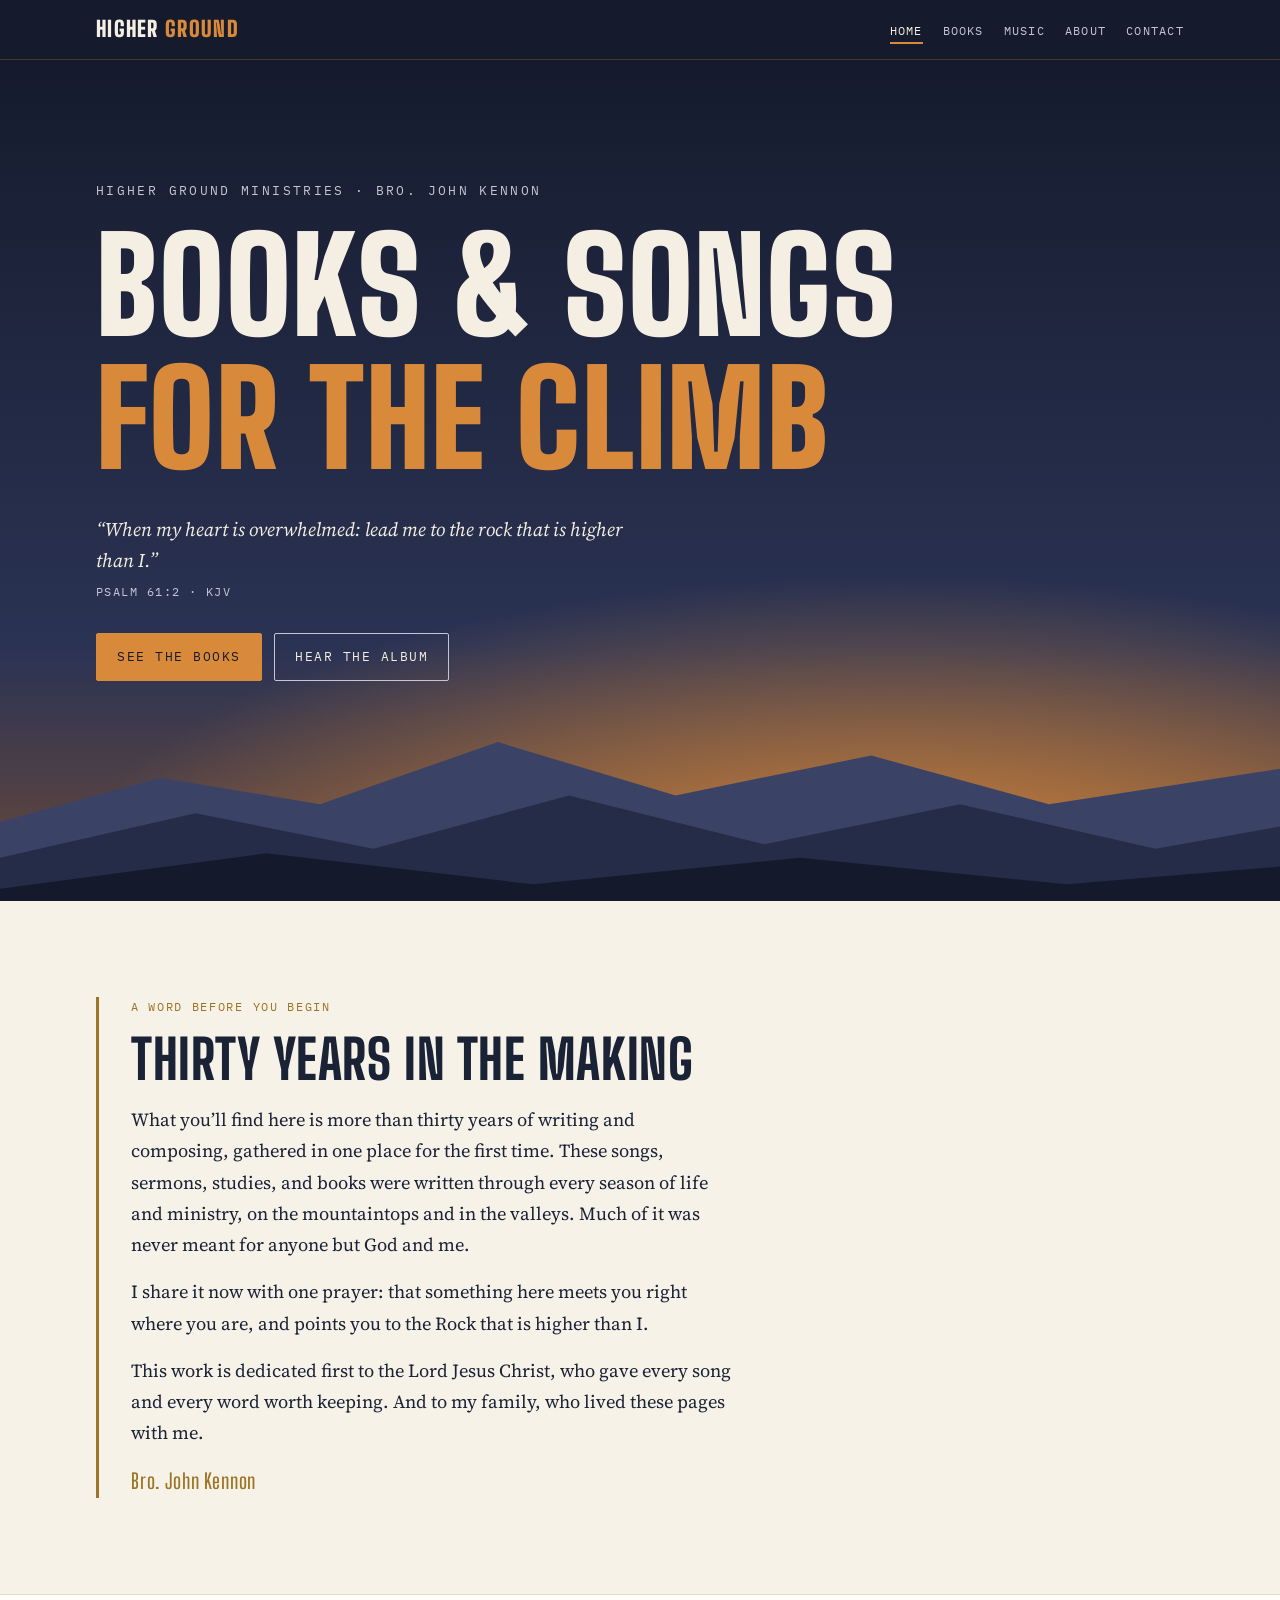
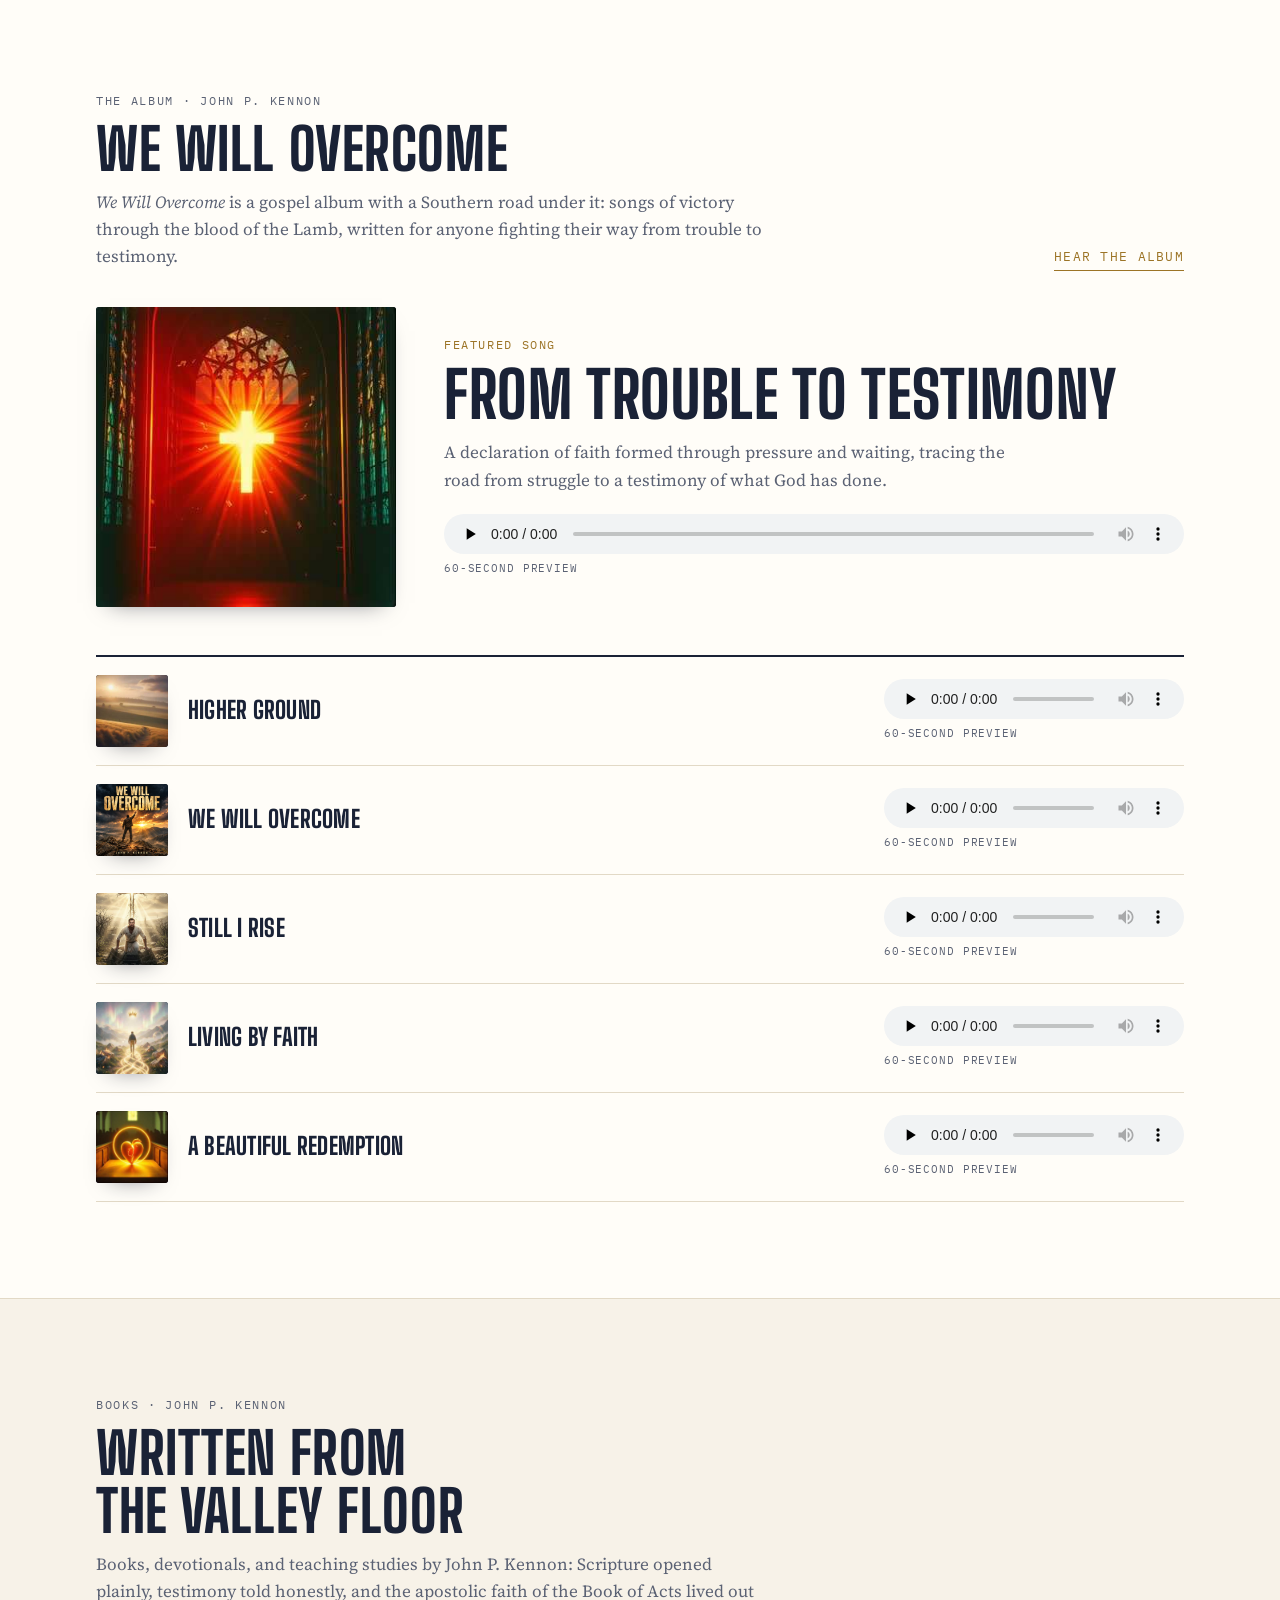
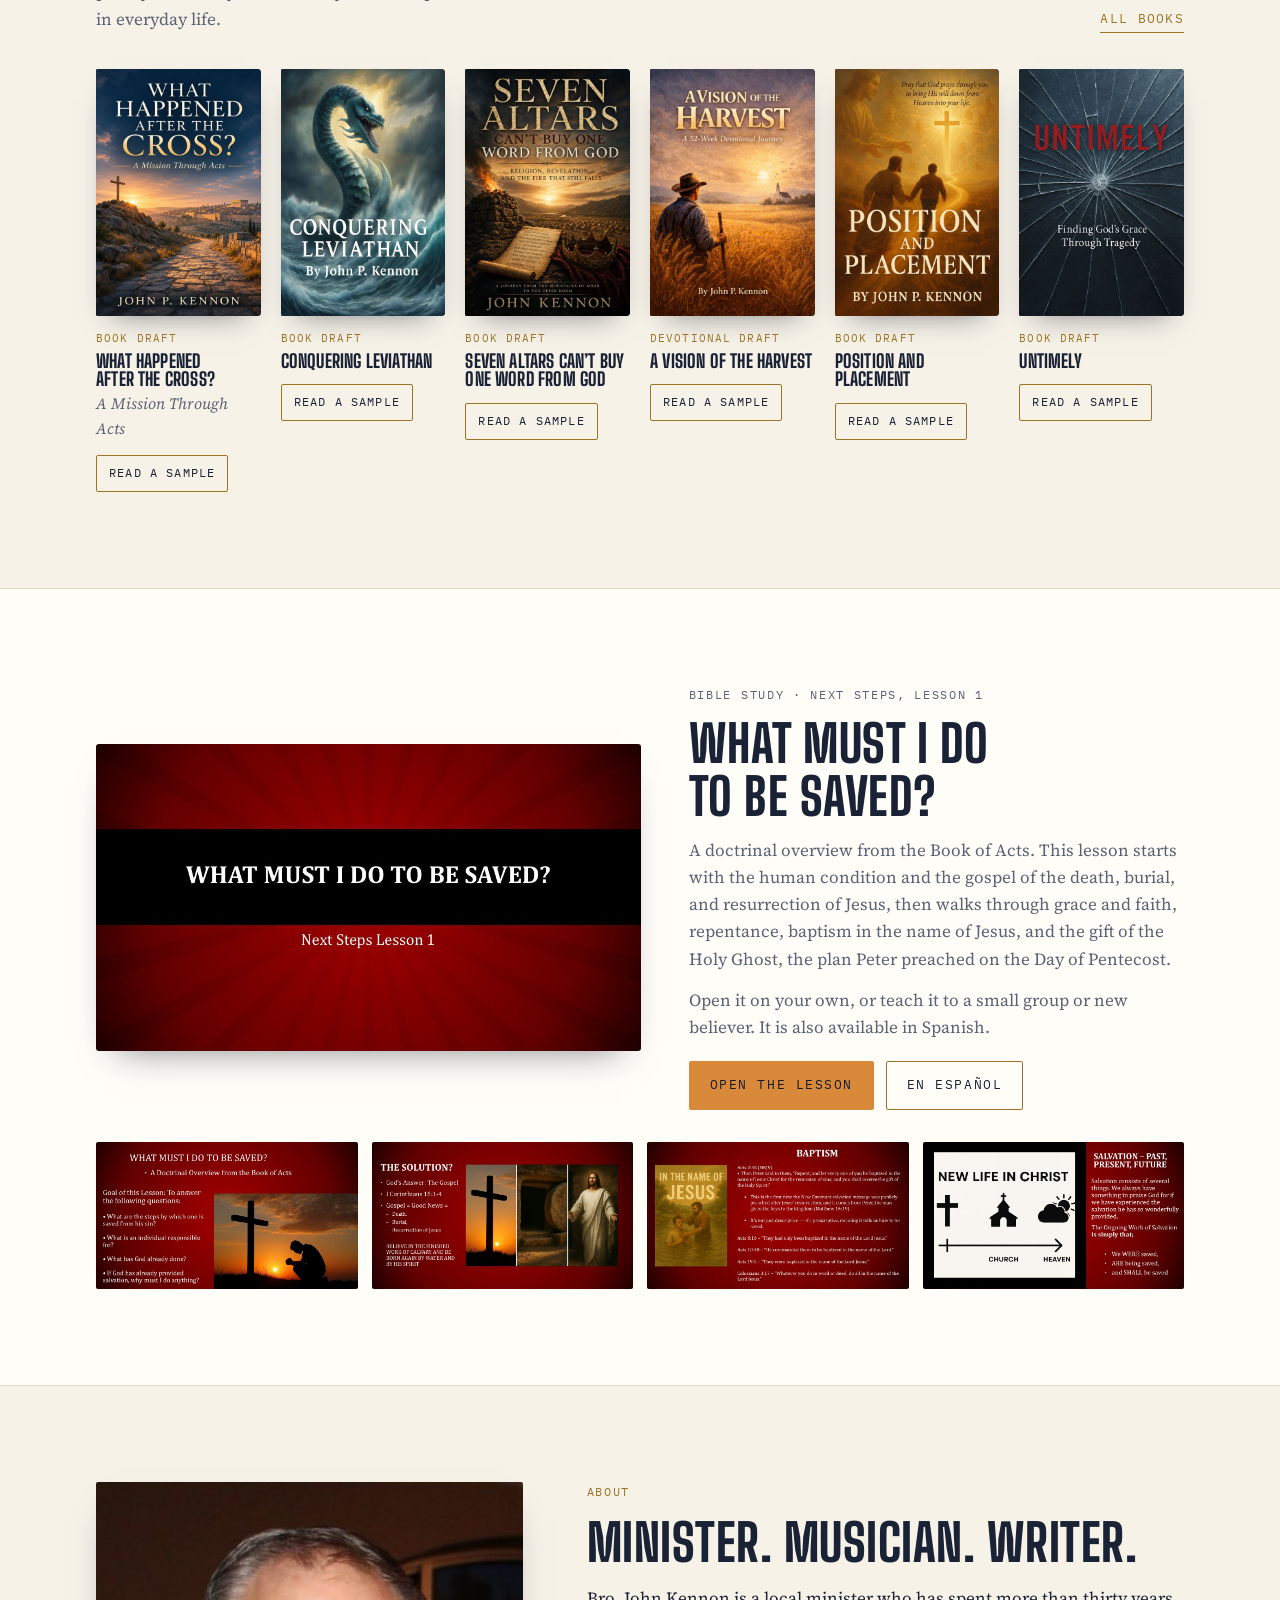
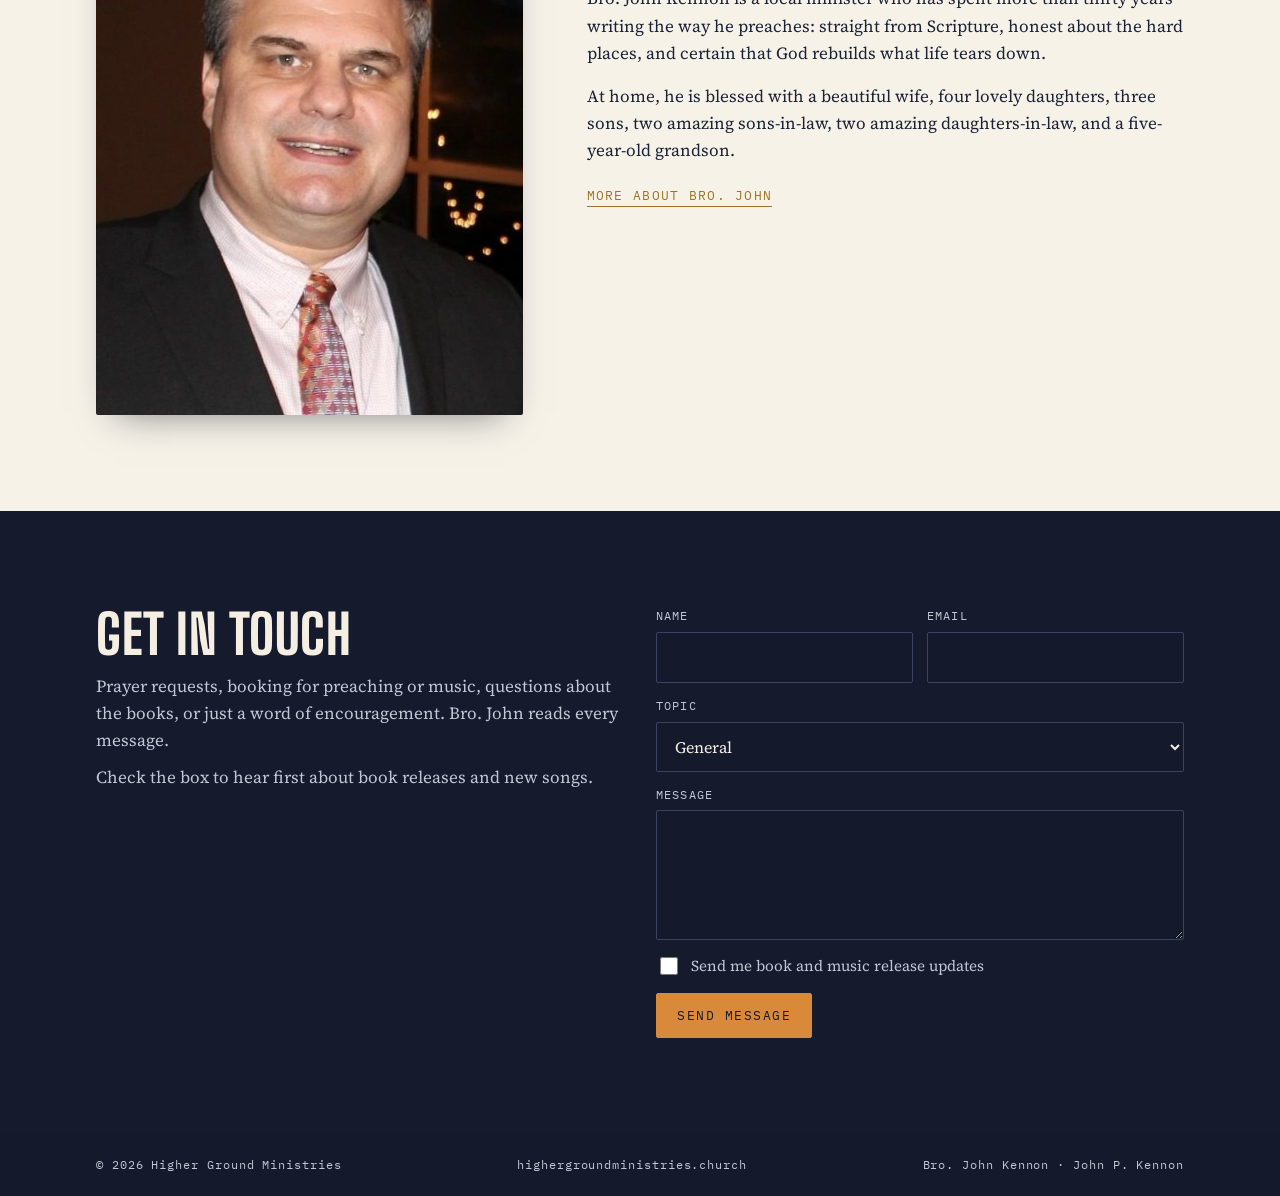
==== index.html @ 8af1c330 "Home page: Next Steps Bible study (English and Spanish) Co-Authored-By: Claude Opus 5.5 <noreply@ant" ====
<!doctype html>
<html lang="en">
<head>
<meta charset="utf-8">
<meta name="viewport" content="width=device-width, initial-scale=1">
<title>Higher Ground Ministries</title>
<meta name="description" content="Books and original gospel music from Bro. John Kennon and Higher Ground Ministries.">
<meta property="og:title" content="Higher Ground Ministries">
<meta property="og:description" content="Books and original gospel music from Bro. John Kennon and Higher Ground Ministries.">
<meta property="og:url" content="https://highergroundministries.church/">
<link rel="canonical" href="https://highergroundministries.church/">
<link rel="preconnect" href="https://fonts.googleapis.com">
<link rel="preconnect" href="https://fonts.gstatic.com" crossorigin>
<link rel="stylesheet" href="https://fonts.googleapis.com/css2?family=Big+Shoulders+Display:wght@600;800;900&family=Source+Serif+4:ital,opsz,wght@0,8..60,400;0,8..60,600;1,8..60,400&family=IBM+Plex+Mono:wght@400;500&display=swap">
<link rel="stylesheet" href="assets/site.css">
</head>
<body>
<a class="skip" href="#main">Skip to content</a>
<nav class="nav" aria-label="Main">
  <div class="wrap">
    <a class="mark" href="index.html">Higher <span>Ground</span></a>
    <ul>
      <li><a href="index.html" aria-current="page">Home</a></li>
      <li><a href="books.html">Books</a></li>
      <li><a href="music.html">Music</a></li>
      <li><a href="about.html">About</a></li>
      <li><a href="index.html#contact">Contact</a></li>
    </ul>
  </div>
</nav>

<header class="hero" id="top">
  <div class="wrap">
    <p class="sub">Higher Ground Ministries &middot; Bro. John Kennon</p>
    <h1>Books &amp; songs <em>for the climb</em></h1>
    <p class="verse">&ldquo;When my heart is overwhelmed: lead me to the rock that is higher than I.&rdquo;<cite>PSALM 61:2 &middot; KJV</cite></p>
    <div class="cta">
      <a class="btn" href="books.html">See the books</a>
      <a class="btn ghost" href="music.html">Hear the album</a>
    </div>
  </div>
  <svg class="ridges" viewBox="0 0 1440 260" preserveAspectRatio="none" aria-hidden="true">
    <circle cx="1040" cy="190" r="70"/>
    <path d="M0 170 L180 120 L360 150 L560 80 L760 140 L980 95 L1180 150 L1440 110 L1440 260 L0 260Z"/>
    <path d="M0 210 L220 160 L420 200 L640 140 L860 195 L1080 150 L1300 200 L1440 175 L1440 260 L0 260Z"/>
    <path d="M0 245 L300 205 L600 240 L900 210 L1200 240 L1440 220 L1440 260 L0 260Z"/>
  </svg>
</header>
<main id="main">
<section class="band dedication" aria-labelledby="dedication-h">
  <div class="wrap">
    <div class="dedication-body">
      <p class="eyebrow">A word before you begin</p>
      <h2 id="dedication-h">Thirty years in the making</h2>
      <p>What you&rsquo;ll find here is more than thirty years of writing and composing, gathered in one place for the first time. These songs, sermons, studies, and books were written through every season of life and ministry, on the mountaintops and in the valleys. Much of it was never meant for anyone but God and me.</p>
      <p>I share it now with one prayer: that something here meets you right where you are, and points you to the Rock that is higher than I.</p>
      <p>This work is dedicated first to the Lord Jesus Christ, who gave every song and every word worth keeping. And to my family, who lived these pages with me.</p>
      <p class="sig">Bro. John Kennon</p>
    </div>
  </div>
</section>
<section class="band alt" aria-labelledby="music-h">
  <div class="wrap">
    <div class="head-row">
      <div class="head">
        <p class="eyebrow">The album &middot; John P. Kennon</p>
        <h2 id="music-h">We Will Overcome</h2>
        <p><em>We Will Overcome</em> is a gospel album with a Southern road under it: songs of victory through the blood of the Lamb, written for anyone fighting their way from trouble to testimony.</p>
      </div>
      <a class="more" href="music.html">Hear the album</a>
    </div>
    <div data-songs="featured"></div>
    <ul class="songs compact" data-songs="teaser"></ul>
  </div>
</section>
<section class="band" aria-labelledby="books-h">
  <div class="wrap">
    <div class="head-row">
      <div class="head">
        <p class="eyebrow">Books &middot; John P. Kennon</p>
        <h2 id="books-h">Written from the valley floor</h2>
        <p>Books, devotionals, and teaching studies by John P. Kennon: Scripture opened plainly, testimony told honestly, and the apostolic faith of the Book of Acts lived out in everyday life.</p>
      </div>
      <a class="more" href="books.html">All books</a>
    </div>
    <div class="books compact" data-books="teaser"></div>
  </div>
</section>
<section class="band alt study" aria-labelledby="study-h">
  <div class="wrap">
    <div class="study-grid">
      <a class="study-cover" href="studies/next-steps-1-what-must-i-do-to-be-saved.pdf" target="_blank" rel="noopener"><img src="img/studies/ns1-1-01.jpg" alt="Title slide: What Must I Do to Be Saved? Next Steps Lesson 1" width="960" height="540" loading="lazy"></a>
      <div class="study-text">
        <p class="eyebrow">Bible study &middot; Next Steps, Lesson 1</p>
        <h2 id="study-h">What Must I Do to Be Saved?</h2>
        <p>A doctrinal overview from the Book of Acts. This lesson starts with the human condition and the gospel of the death, burial, and resurrection of Jesus, then walks through grace and faith, repentance, baptism in the name of Jesus, and the gift of the Holy Ghost, the plan Peter preached on the Day of Pentecost.</p>
        <p>Open it on your own, or teach it to a small group or new believer. It is also available in Spanish.</p>
        <div class="study-actions">
          <a class="btn" href="studies/next-steps-1-what-must-i-do-to-be-saved.pdf" target="_blank" rel="noopener">Open the lesson</a>
          <a class="btn line" href="studies/next-steps-1-que-debo-hacer-para-ser-salvo.pdf" target="_blank" rel="noopener" lang="es">En espa&ntilde;ol</a>
        </div>
      </div>
    </div>
    <ul class="study-slides" aria-label="Slides from the lesson">
      <li><img src="img/studies/ns1-2-02.jpg" alt="Slide: goal of the lesson" width="960" height="540" loading="lazy"></li>
      <li><img src="img/studies/ns1-4-04.jpg" alt="Slide: the solution, the gospel" width="960" height="540" loading="lazy"></li>
      <li><img src="img/studies/ns1-12-12.jpg" alt="Slide: baptism" width="960" height="540" loading="lazy"></li>
      <li><img src="img/studies/ns1-15-15.jpg" alt="Slide: salvation past, present, future" width="960" height="540" loading="lazy"></li>
    </ul>
  </div>
</section>
<section class="band" aria-labelledby="about-h">
  <div class="wrap about">
    <img class="portrait-img" src="img/john-kennon.jpg" alt="Bro. John Kennon" width="640" height="800">
    <div class="about-body">
      <p class="eyebrow">About</p>
      <h2 id="about-h">Minister. Musician. Writer.</h2>
      <p>Bro. John Kennon is a local minister who has spent more than thirty years writing the way he preaches: straight from Scripture, honest about the hard places, and certain that God rebuilds what life tears down.</p>
      <p>At home, he is blessed with a beautiful wife, four lovely daughters, three sons, two amazing sons-in-law, two amazing daughters-in-law, and a five-year-old grandson.</p>
      <p><a class="more" href="about.html">More about Bro. John</a></p>
    </div>
  </div>
</section>
<section class="band contact" id="contact" aria-labelledby="contact-h">
  <div class="wrap">
    <div>
      <h2 id="contact-h">Get in touch</h2>
      <p>Prayer requests, booking for preaching or music, questions about the books, or just a word of encouragement. Bro. John reads every message.</p>
      <p>Check the box to hear first about book releases and new songs.</p>
    </div>
    <div>
      <p class="thanks" id="thanks" hidden>Thank you. Your message is on its way, and Bro. John will get back to you.</p>
      <form id="contact-form" action="https://formsubmit.co/stackskennon@gmail.com" method="POST">
        <input type="hidden" name="_subject" value="New message from highergroundministries.church">
        <input type="hidden" name="_next" value="https://highergroundministries.church/?sent=1#contact">
        <input type="hidden" name="_template" value="table">
        <input type="text" name="_honey" class="hp" tabindex="-1" autocomplete="off" aria-hidden="true">
        <div class="row2">
          <div class="fld"><label for="cf-name">Name</label><input id="cf-name" name="name" type="text" autocomplete="name" required></div>
          <div class="fld"><label for="cf-email">Email</label><input id="cf-email" name="email" type="email" autocomplete="email" required></div>
        </div>
        <div class="fld"><label for="cf-topic">Topic</label>
          <select id="cf-topic" name="topic">
            <option>General</option><option>Prayer request</option><option>Booking: preaching or music</option><option>Books</option><option>Music</option>
          </select></div>
        <div class="fld"><label for="cf-msg">Message</label><textarea id="cf-msg" name="message" required></textarea></div>
        <label class="chk"><input id="cf-updates" type="checkbox" name="updates" value="Yes, send release updates"> Send me book and music release updates</label>
        <button class="btn" type="submit">Send message</button>
      </form>
    </div>
  </div>
</section>
</main>
<footer>
  <div class="wrap">
    <span>&copy; 2026 Higher Ground Ministries</span>
    <span>highergroundministries.church</span>
    <span>Bro. John Kennon &middot; John P. Kennon</span>
  </div>
</footer>
<script src="assets/site.js"></script>
</body>
</html>
---- assets/site.css ----
/* Higher Ground Ministries
   Layout: dusk ridgeline hero, then warm ivory reading bands; navy for nav, contact and footer.
   Covers carry the color; the page stays quiet around them. */
:root{
  --bg:#f7f2e8;           /* warm ivory */
  --surface:#fffdf8;
  --ink:#1a2236;          /* deep navy ink */
  --muted:#5b6274;
  --line:#e2d9c6;
  --gold:#9c7426;         /* muted gold, readable on ivory */
  --gold-soft:#efe3c6;
  --navy:#151b2d; --navy-2:#2b3354; --glow:#d9893a;
  --ridge1:#3a4366; --ridge2:#252c47; --ridge3:#141a2b;
  --on-navy:#f5efe3; --on-navy-muted:#c3c6d4;
  --f-display:"Big Shoulders Display","Oswald","Arial Narrow",Impact,sans-serif;
  --f-body:"Source Serif 4",Georgia,"Times New Roman",serif;
  --f-mono:"IBM Plex Mono",ui-monospace,Menlo,Consolas,monospace;
}
@media (prefers-color-scheme:dark){:root:not([data-theme="light"]){
  --bg:#12161f;--surface:#1a1f2c;--ink:#ece6da;--muted:#a3a9b8;--line:#2d3343;--gold:#d9ad5c;--gold-soft:#3a3020;color-scheme:dark}}
:root[data-theme="dark"]{--bg:#12161f;--surface:#1a1f2c;--ink:#ece6da;--muted:#a3a9b8;--line:#2d3343;--gold:#d9ad5c;--gold-soft:#3a3020;color-scheme:dark}

*{box-sizing:border-box}
html{scroll-padding-top:72px}
body{margin:0;background:var(--bg);color:var(--ink);font-family:var(--f-body);font-size:1.0625rem;line-height:1.6;-webkit-font-smoothing:antialiased}
img{max-width:100%;display:block}
[hidden]{display:none!important}
.wrap{max-width:1120px;margin:0 auto;padding-left:max(16px,env(safe-area-inset-left,0px));padding-right:max(16px,env(safe-area-inset-right,0px))}
h1,h2,h3{font-family:var(--f-display);font-weight:800;line-height:1.02;letter-spacing:.01em;text-wrap:balance;margin:0}
p{margin:0}
a{color:inherit}
:focus-visible{outline:3px solid var(--glow);outline-offset:3px;border-radius:2px}
.eyebrow{font-family:var(--f-mono);font-size:.75rem;letter-spacing:.14em;text-transform:uppercase;color:var(--gold)}
.skip{position:absolute;left:-9999px;top:8px;z-index:20;background:var(--surface);color:var(--ink);padding:8px 12px}
.skip:focus{left:16px}

/* nav */
.nav{position:sticky;top:0;z-index:9;background:var(--navy);border-bottom:1px solid rgba(217,137,58,.25)}
.nav .wrap{display:flex;align-items:center;justify-content:space-between;gap:12px 20px;padding-block:12px;flex-wrap:wrap}
.mark{font-family:var(--f-display);font-weight:900;font-size:1.35rem;letter-spacing:.06em;text-transform:uppercase;color:var(--on-navy);text-decoration:none}
.mark span{color:var(--glow)}
.nav ul{display:flex;gap:6px 20px;list-style:none;margin:0;padding:0;flex-wrap:wrap}
.nav ul a{color:var(--on-navy-muted);text-decoration:none;font-family:var(--f-mono);font-size:.78rem;letter-spacing:.1em;text-transform:uppercase;padding:4px 0}
.nav ul a:hover,.nav ul a[aria-current="page"]{color:var(--on-navy)}
.nav ul a[aria-current="page"]{box-shadow:0 2px 0 var(--glow)}

/* hero */
.hero{position:relative;overflow:hidden;color:var(--on-navy);
  background:radial-gradient(120% 70% at 70% 100%,var(--glow) 0%,transparent 55%),linear-gradient(180deg,var(--navy) 0%,var(--navy-2) 70%,#6b4a3a 100%)}
.hero .wrap{position:relative;z-index:2;padding-block:clamp(56px,10vw,120px) clamp(140px,19vw,220px)}
.hero h1{font-size:clamp(3.2rem,10.5vw,8.2rem);font-weight:900;text-transform:uppercase}
.hero h1 em{font-style:normal;color:var(--glow);display:block}
.hero .sub{font-family:var(--f-mono);font-size:.82rem;letter-spacing:.18em;text-transform:uppercase;color:var(--on-navy-muted);margin-bottom:18px}
.hero .verse{max-width:34rem;margin-top:28px;font-size:1.2rem;font-style:italic}
.hero .verse cite{display:block;font-style:normal;font-family:var(--f-mono);font-size:.75rem;letter-spacing:.12em;color:var(--on-navy-muted);margin-top:6px}
.page-hero .wrap{padding-block:clamp(44px,7vw,80px) clamp(110px,14vw,170px)}
.page-hero h1{font-size:clamp(2.8rem,8vw,5.6rem)}
.page-hero p.lead{max-width:38rem;margin-top:16px;font-size:1.15rem;color:var(--on-navy-muted)}
.ridges{position:absolute;inset:auto 0 -1px 0;width:100%;height:auto;z-index:1;display:block}
.ridges path:nth-of-type(1){fill:var(--ridge1)} .ridges path:nth-of-type(2){fill:var(--ridge2)} .ridges path:nth-of-type(3){fill:var(--ridge3)}
.ridges circle{fill:var(--glow);opacity:.9}

.cta{display:flex;gap:12px;flex-wrap:wrap;margin-top:32px}
.btn{display:inline-block;font-family:var(--f-mono);font-size:.8rem;letter-spacing:.12em;text-transform:uppercase;text-decoration:none;padding:13px 20px;border-radius:2px;border:1.5px solid var(--glow);color:var(--navy);background:var(--glow);cursor:pointer}
.btn.ghost{background:transparent;color:var(--on-navy);border-color:var(--on-navy-muted)}
.btn.line{background:transparent;color:var(--ink);border-color:var(--gold)}
.btn:hover{filter:brightness(1.08)}

/* bands */
.band{padding-block:clamp(56px,8vw,96px)}
.band.alt{background:var(--surface);border-block:1px solid var(--line)}
.head{display:grid;gap:10px;margin-bottom:36px;max-width:42rem}
.head h2{font-size:clamp(2.3rem,5.5vw,3.6rem);text-transform:uppercase}
.head p{color:var(--muted)}
.head-row{display:flex;justify-content:space-between;align-items:end;gap:16px 32px;flex-wrap:wrap;margin-bottom:36px}
.head-row .head{margin-bottom:0}
.more{font-family:var(--f-mono);font-size:.8rem;letter-spacing:.1em;text-transform:uppercase;color:var(--gold);text-decoration:none;border-bottom:1px solid currentColor;padding-bottom:2px;white-space:nowrap}
.group-title{font-family:var(--f-mono);font-size:.78rem;letter-spacing:.14em;text-transform:uppercase;color:var(--muted);margin:48px 0 20px;padding-top:16px;border-top:1px solid var(--line)}
.group-title:first-child{margin-top:0}

/* covers */
.cover{aspect-ratio:2/3;width:100%;max-width:100%;border-radius:2px 4px 4px 2px;overflow:hidden;background:var(--navy);
  box-shadow:inset 5px 0 0 rgba(0,0,0,.16),0 14px 28px -16px rgba(20,26,43,.55)}
.cover img{width:100%;height:100%;object-fit:cover}
.cover.square{aspect-ratio:1/1;border-radius:3px;box-shadow:0 10px 22px -14px rgba(20,26,43,.55)}
.titlecard{width:100%;height:100%;display:flex;flex-direction:column;justify-content:space-between;padding:14% 12%;color:var(--on-navy);
  background:radial-gradient(100% 60% at 70% 100%,rgba(217,137,58,.45),transparent 60%),linear-gradient(170deg,var(--navy-2),var(--navy))}
.titlecard b{font-family:var(--f-display);font-weight:800;text-transform:uppercase;font-size:clamp(1rem,2.4vw,1.4rem);line-height:1;text-wrap:balance}
.titlecard small{font-family:var(--f-mono);font-size:.6rem;letter-spacing:.14em;text-transform:uppercase;color:var(--on-navy-muted)}
.square .titlecard{padding:12%}
.square .titlecard b{font-size:1rem}
.titlecard.mono{justify-content:center;align-items:center;padding:0}
.titlecard.mono b{font-size:2rem;color:var(--glow)}

/* book grid */
.books{display:grid;grid-template-columns:repeat(auto-fill,minmax(min(100%,210px),1fr));gap:40px 28px}
.book{display:grid;gap:14px;align-content:start;min-width:0}
.book .kind{font-family:var(--f-mono);font-size:.7rem;letter-spacing:.1em;text-transform:uppercase;color:var(--gold)}
.book h3{font-size:1.45rem;text-transform:uppercase;margin-top:4px}
.book .subtitle{font-style:italic;color:var(--muted);font-size:.98rem;margin-top:2px}
.book .byline{font-family:var(--f-mono);font-size:.74rem;letter-spacing:.1em;text-transform:uppercase;color:var(--gold);margin-top:6px}
.family{display:grid;grid-template-columns:minmax(0,260px) minmax(0,1fr);gap:clamp(24px,4vw,48px);align-items:start}
.family-intro{display:grid;gap:12px;max-width:42rem;color:var(--muted);margin-bottom:32px}
.family-intro h2{font-size:clamp(2rem,4.5vw,3rem);text-transform:uppercase;color:var(--ink)}
@media (max-width:760px){.family{grid-template-columns:1fr}}
.book .desc{display:grid;gap:10px;font-size:.98rem;color:var(--muted);line-height:1.65}
.book .desc p:first-child{color:var(--ink);font-style:italic}
/* Books page: cover beside text so longer copy reads well */
.books.shelf{grid-template-columns:repeat(auto-fill,minmax(min(100%,520px),1fr));gap:48px 40px}
.books.shelf .book{grid-template-columns:minmax(0,150px) minmax(0,1fr);gap:8px 24px;align-items:start}
.books.shelf .book>.cover{grid-row:span 3}
@media (max-width:560px){.books.shelf .book{grid-template-columns:minmax(0,110px) minmax(0,1fr)}.books.shelf .book .desc,.books.shelf .book .actions{grid-column:1/-1}}
.book .actions{display:flex;gap:10px;flex-wrap:wrap}
.book .actions a{font-family:var(--f-mono);font-size:.74rem;letter-spacing:.1em;text-transform:uppercase;color:var(--ink);text-decoration:none;border:1.5px solid var(--gold);padding:8px 12px;border-radius:2px}
.book .actions a:hover{background:var(--gold-soft)}
.books.compact{grid-template-columns:repeat(auto-fill,minmax(min(100%,150px),1fr));gap:28px 20px}
.books.compact .desc{display:none}
.books.compact h3{font-size:1.15rem}

/* songs */
.featured{display:grid;grid-template-columns:minmax(0,300px) minmax(0,1fr);gap:clamp(24px,4vw,48px);align-items:center;margin-bottom:48px}
.featured .label{font-family:var(--f-mono);font-size:.72rem;letter-spacing:.14em;text-transform:uppercase;color:var(--gold)}
.featured h3{font-size:clamp(2.4rem,6vw,4rem);text-transform:uppercase;margin:8px 0 12px}
.featured p.desc{color:var(--muted);max-width:36rem}
.featured audio{margin-top:20px}
.songs{list-style:none;margin:0;padding:0;border-top:2px solid var(--ink)}
.song{display:grid;grid-template-columns:72px minmax(0,1fr) minmax(0,300px);gap:8px 20px;align-items:center;padding:18px 0;border-bottom:1px solid var(--line)}
.song .cover{width:72px}
.song h3{font-size:1.5rem;text-transform:uppercase}
.song .credit{font-family:var(--f-mono);font-size:.7rem;letter-spacing:.08em;text-transform:uppercase;color:var(--gold);margin-top:2px}
.song p.desc{color:var(--muted);font-size:.95rem;margin-top:4px}
audio{width:100%;max-width:100%;height:40px;display:block}
.preview-note{font-family:var(--f-mono);font-size:.68rem;letter-spacing:.08em;text-transform:uppercase;color:var(--muted);margin-top:6px}
.songs.compact .desc{display:none}

/* album / books intro */
.intro-block{display:grid;grid-template-columns:minmax(0,180px) minmax(0,1fr);gap:12px 32px;margin-bottom:56px;padding-bottom:40px;border-bottom:1px solid var(--line)}
.intro-text{display:grid;gap:14px;max-width:42rem;font-size:1.08rem;line-height:1.7}
.intro-text .note{font-family:var(--f-mono);font-size:.74rem;letter-spacing:.08em;text-transform:uppercase;color:var(--muted)}
@media (max-width:760px){.intro-block{grid-template-columns:1fr}}

.intro-block.album{grid-template-columns:minmax(0,380px) minmax(0,1fr);gap:24px 48px;align-items:start}
.album-art img{width:100%;height:auto;aspect-ratio:1/1;border-radius:3px;box-shadow:0 22px 44px -22px rgba(20,26,43,.65)}
@media (max-width:760px){.intro-block.album{grid-template-columns:1fr}.album-art{max-width:340px}}

/* the shattered vase (Books page) */
.vase{display:grid;gap:32px;margin-bottom:64px;padding-bottom:56px;border-bottom:1px solid var(--line)}
.vase-text{display:grid;gap:14px;max-width:42rem}
.vase-text h2{font-size:clamp(2.2rem,5vw,3.4rem);text-transform:uppercase}
.vase blockquote{margin:0;padding-left:clamp(16px,3vw,28px);border-left:3px solid var(--gold);display:grid;gap:12px;font-size:1.12rem;line-height:1.7}
.vase blockquote p:last-child{font-style:italic}
.vase-panels{list-style:none;margin:0;padding:0;display:grid;grid-template-columns:repeat(4,minmax(0,1fr));gap:18px}
.vase-panels li{display:grid;gap:10px;align-content:start}
.vase-panels img{width:100%;height:auto;aspect-ratio:4/5;object-fit:cover;border-radius:2px;box-shadow:0 14px 28px -18px rgba(20,26,43,.6)}
.vase-panels span{font-size:.95rem;font-style:italic;color:var(--muted)}
@media (max-width:760px){.vase-panels{grid-template-columns:repeat(2,minmax(0,1fr))}}

/* dedication */
.dedication-body{display:grid;gap:16px;max-width:40rem;padding-left:clamp(16px,3vw,32px);border-left:3px solid var(--gold)}
.dedication-body h2{font-size:clamp(2.2rem,5vw,3.4rem);text-transform:uppercase}
.dedication-body p:not(.eyebrow):not(.sig){font-size:1.15rem;line-height:1.7}

/* about */
.portrait-img{width:100%;height:auto;max-width:100%;aspect-ratio:4/5;object-fit:cover;border-radius:2px;box-shadow:0 18px 36px -20px rgba(20,26,43,.55)}
@media (max-width:760px){.portrait-img{max-width:320px}}
.about{display:grid;grid-template-columns:minmax(0,1fr) minmax(0,1.4fr);gap:clamp(28px,5vw,64px);align-items:start}
.portrait{aspect-ratio:4/5;max-width:100%;border:1.5px dashed var(--line);border-radius:2px;display:grid;place-items:center;text-align:center;padding:20px;color:var(--muted);font-family:var(--f-mono);font-size:.75rem;letter-spacing:.08em;text-transform:uppercase;background:var(--surface)}
.about-body{display:grid;gap:16px;max-width:38rem}
.about-body h2{font-size:clamp(2.2rem,5vw,3.2rem);text-transform:uppercase}
.sig{font-family:var(--f-display);font-weight:600;font-size:1.3rem;letter-spacing:.04em;color:var(--gold)}

/* about gallery */
.gallery{display:grid;grid-template-columns:repeat(2,minmax(0,1fr));gap:24px;margin-top:56px;max-width:760px}
.gallery .wide{grid-column:1/-1}
.gallery .wide img{aspect-ratio:3/2}

.gallery figure{margin:0;display:grid;gap:10px}
.gallery img{width:100%;height:auto;aspect-ratio:4/5;object-fit:cover;border-radius:2px;box-shadow:0 14px 28px -18px rgba(20,26,43,.55)}
.gallery figcaption{font-family:var(--f-mono);font-size:.72rem;letter-spacing:.1em;text-transform:uppercase;color:var(--muted)}

/* about scrapbook */
.scrapbook{margin-top:72px;display:grid;gap:12px}
.scrapbook .group-title{margin:0}
.scrap-lead{max-width:38rem;color:var(--muted)}
.scrap-pages{display:grid;grid-template-columns:repeat(3,minmax(0,1fr));gap:24px;align-items:start;margin-top:12px}
.scrap-pages figure{margin:0;display:grid;gap:10px}
.scrap-pages a{display:block;background:#fff;padding:8px;border-radius:2px;box-shadow:0 14px 28px -18px rgba(20,26,43,.55);transition:transform .2s}
.scrap-pages a:hover{transform:translateY(-3px) rotate(-.4deg)}
.scrap-pages img{display:block;width:100%;height:auto}
.scrap-pages figcaption{font-family:var(--f-mono);font-size:.72rem;letter-spacing:.1em;text-transform:uppercase;color:var(--muted)}
@media (max-width:760px){.scrap-pages{grid-template-columns:minmax(0,1fr)}}

/* bible study */
.study-grid{display:grid;grid-template-columns:minmax(0,1.1fr) minmax(0,1fr);gap:32px 48px;align-items:center}
.study-cover{display:block;border-radius:3px;overflow:hidden;box-shadow:0 18px 36px -22px rgba(20,26,43,.6)}
.study-cover img,.study-slides img{display:block;width:100%;height:auto}
.study-text{display:grid;gap:14px;min-width:0}
.study-text h2{font-size:clamp(2.1rem,4.6vw,3.2rem);text-transform:uppercase}
.study-text p{color:var(--muted);max-width:36rem}
.study-actions{display:flex;flex-wrap:wrap;gap:12px;margin-top:6px}
.study-slides{list-style:none;margin:32px 0 0;padding:0;display:grid;grid-template-columns:repeat(4,minmax(0,1fr));gap:14px}
.study-slides img{border-radius:2px}
@media (max-width:860px){.study-grid{grid-template-columns:minmax(0,1fr)}.study-slides{grid-template-columns:repeat(2,minmax(0,1fr))}}

/* contact */
.contact{background:var(--navy);color:var(--on-navy)}
.contact .wrap{display:grid;grid-template-columns:minmax(0,1fr) minmax(0,1fr);gap:32px}
.contact h2{font-size:clamp(2.2rem,5vw,3.4rem);text-transform:uppercase}
.contact p{color:var(--on-navy-muted);margin-top:10px}
form{display:grid;gap:14px;min-width:0}
.row2{display:grid;grid-template-columns:1fr 1fr;gap:14px}
.fld{display:grid;gap:6px;min-width:0}
.fld label{font-family:var(--f-mono);font-size:.72rem;letter-spacing:.1em;text-transform:uppercase;color:var(--on-navy-muted)}
.fld input,.fld select,.fld textarea{width:100%;min-width:0;font:inherit;font-size:1rem;padding:12px 14px;border-radius:2px;border:1.5px solid var(--ridge1);background:var(--ridge3);color:var(--on-navy);color-scheme:dark}
.fld textarea{min-height:130px;resize:vertical}
.chk{display:flex;gap:10px;align-items:center;color:var(--on-navy-muted);font-size:.95rem}
.chk input{width:18px;height:18px;accent-color:var(--glow)}
.hp{position:absolute;left:-9999px}
.thanks{padding:14px 16px;border-left:3px solid var(--glow);background:var(--ridge3);color:var(--on-navy)}
form .btn{justify-self:start}

footer{background:var(--ridge3);color:var(--on-navy-muted);font-family:var(--f-mono);font-size:.72rem;letter-spacing:.08em}
footer .wrap{display:flex;justify-content:space-between;gap:12px;flex-wrap:wrap;padding-block:22px}

@media (max-width:760px){
  .about,.contact .wrap,.featured{grid-template-columns:1fr}
  .featured .cover{max-width:260px}
  .portrait{max-width:280px}
  .song{grid-template-columns:56px minmax(0,1fr)}
  .song .cover{width:56px}
  .song .player{grid-column:1/-1}
}
@media (max-width:520px){.row2{grid-template-columns:1fr}}
@media (prefers-reduced-motion:no-preference){
  .ridges circle{animation:rise 2.4s ease-out both}
  @keyframes rise{from{transform:translateY(40px)}to{transform:none}}
}
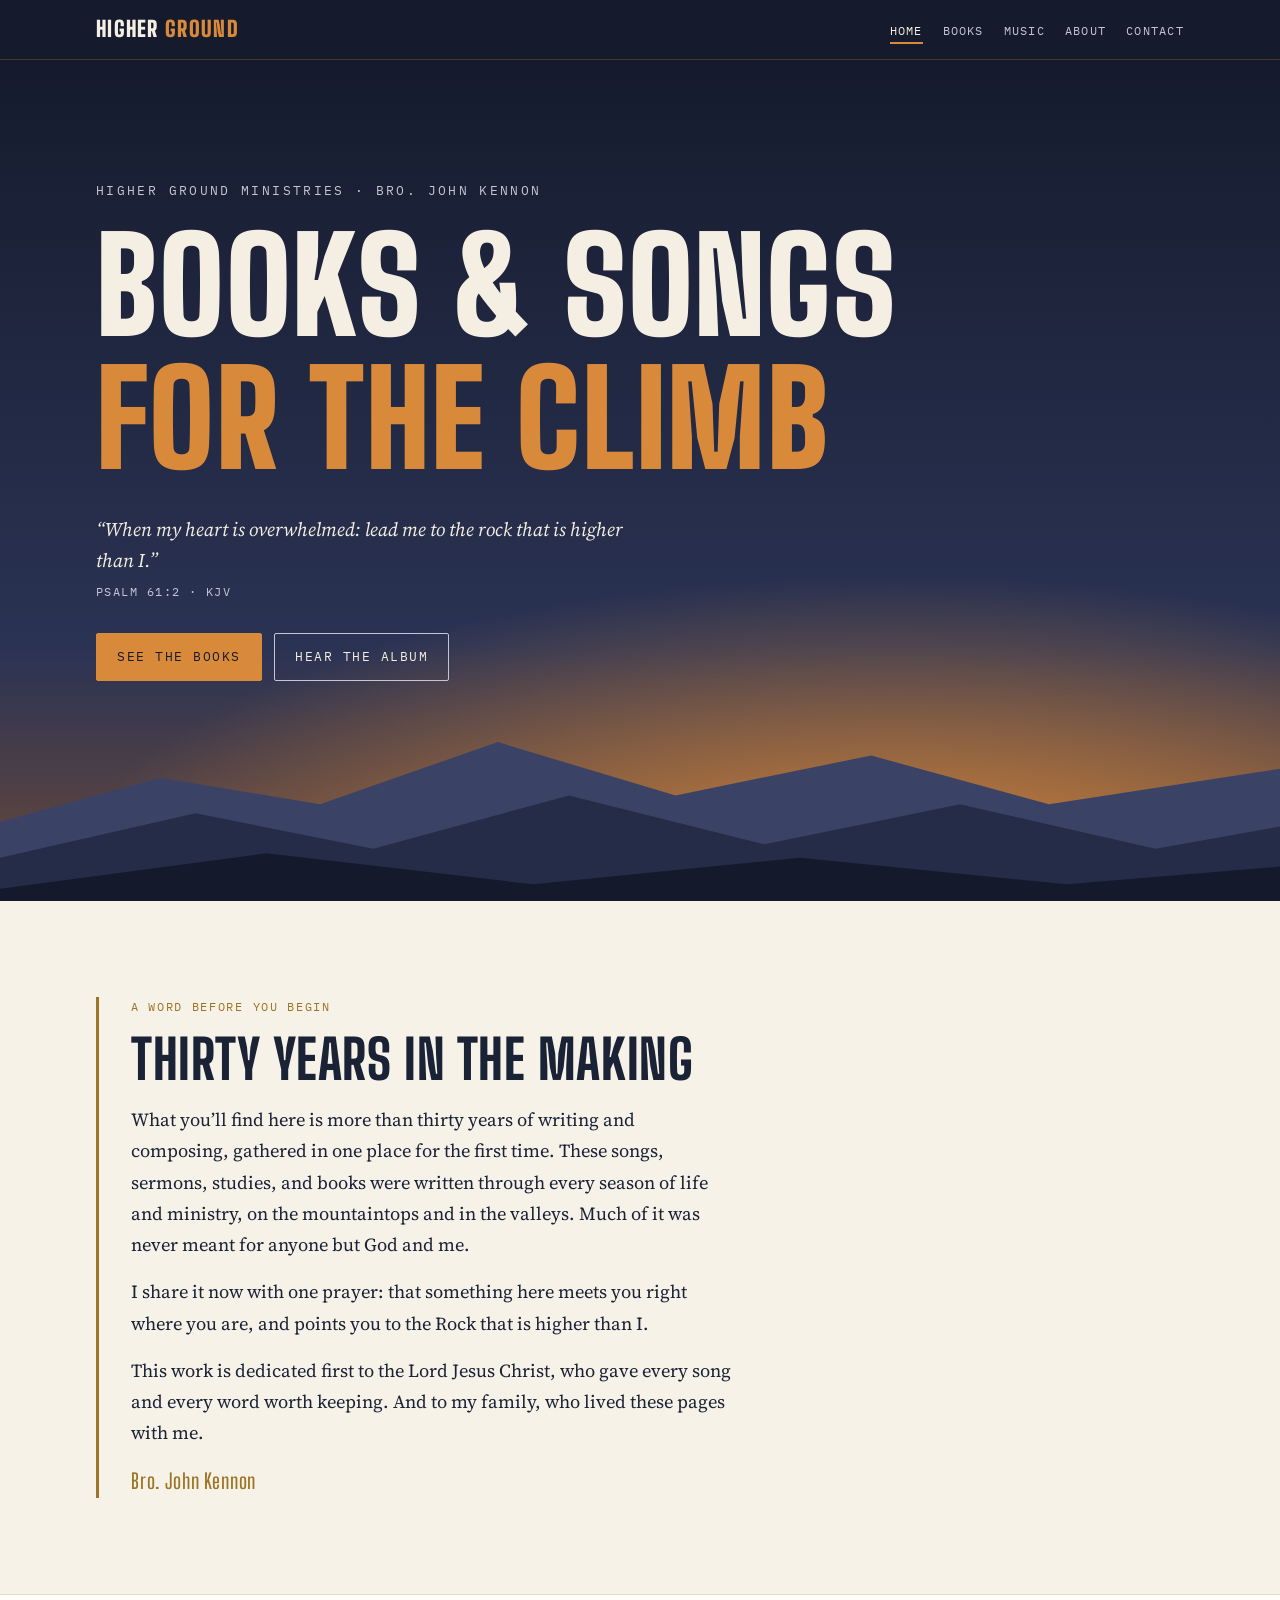
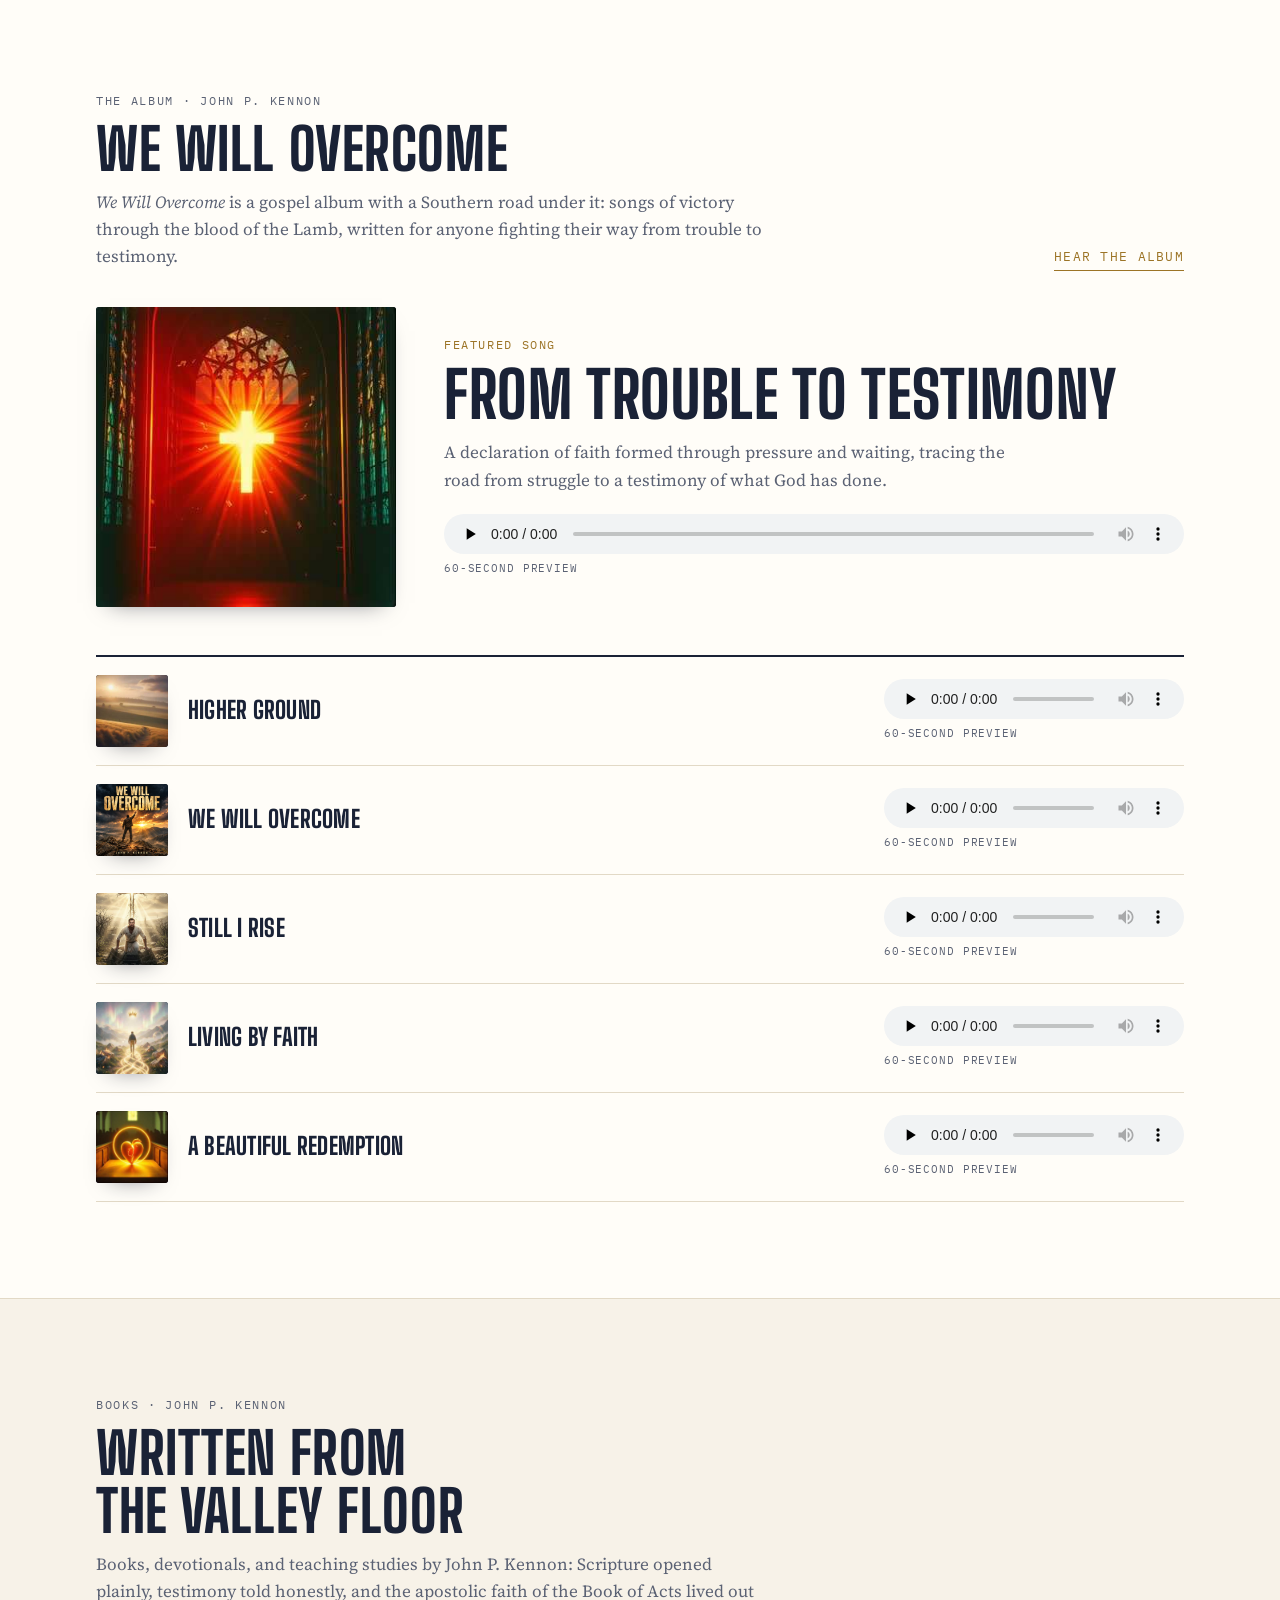
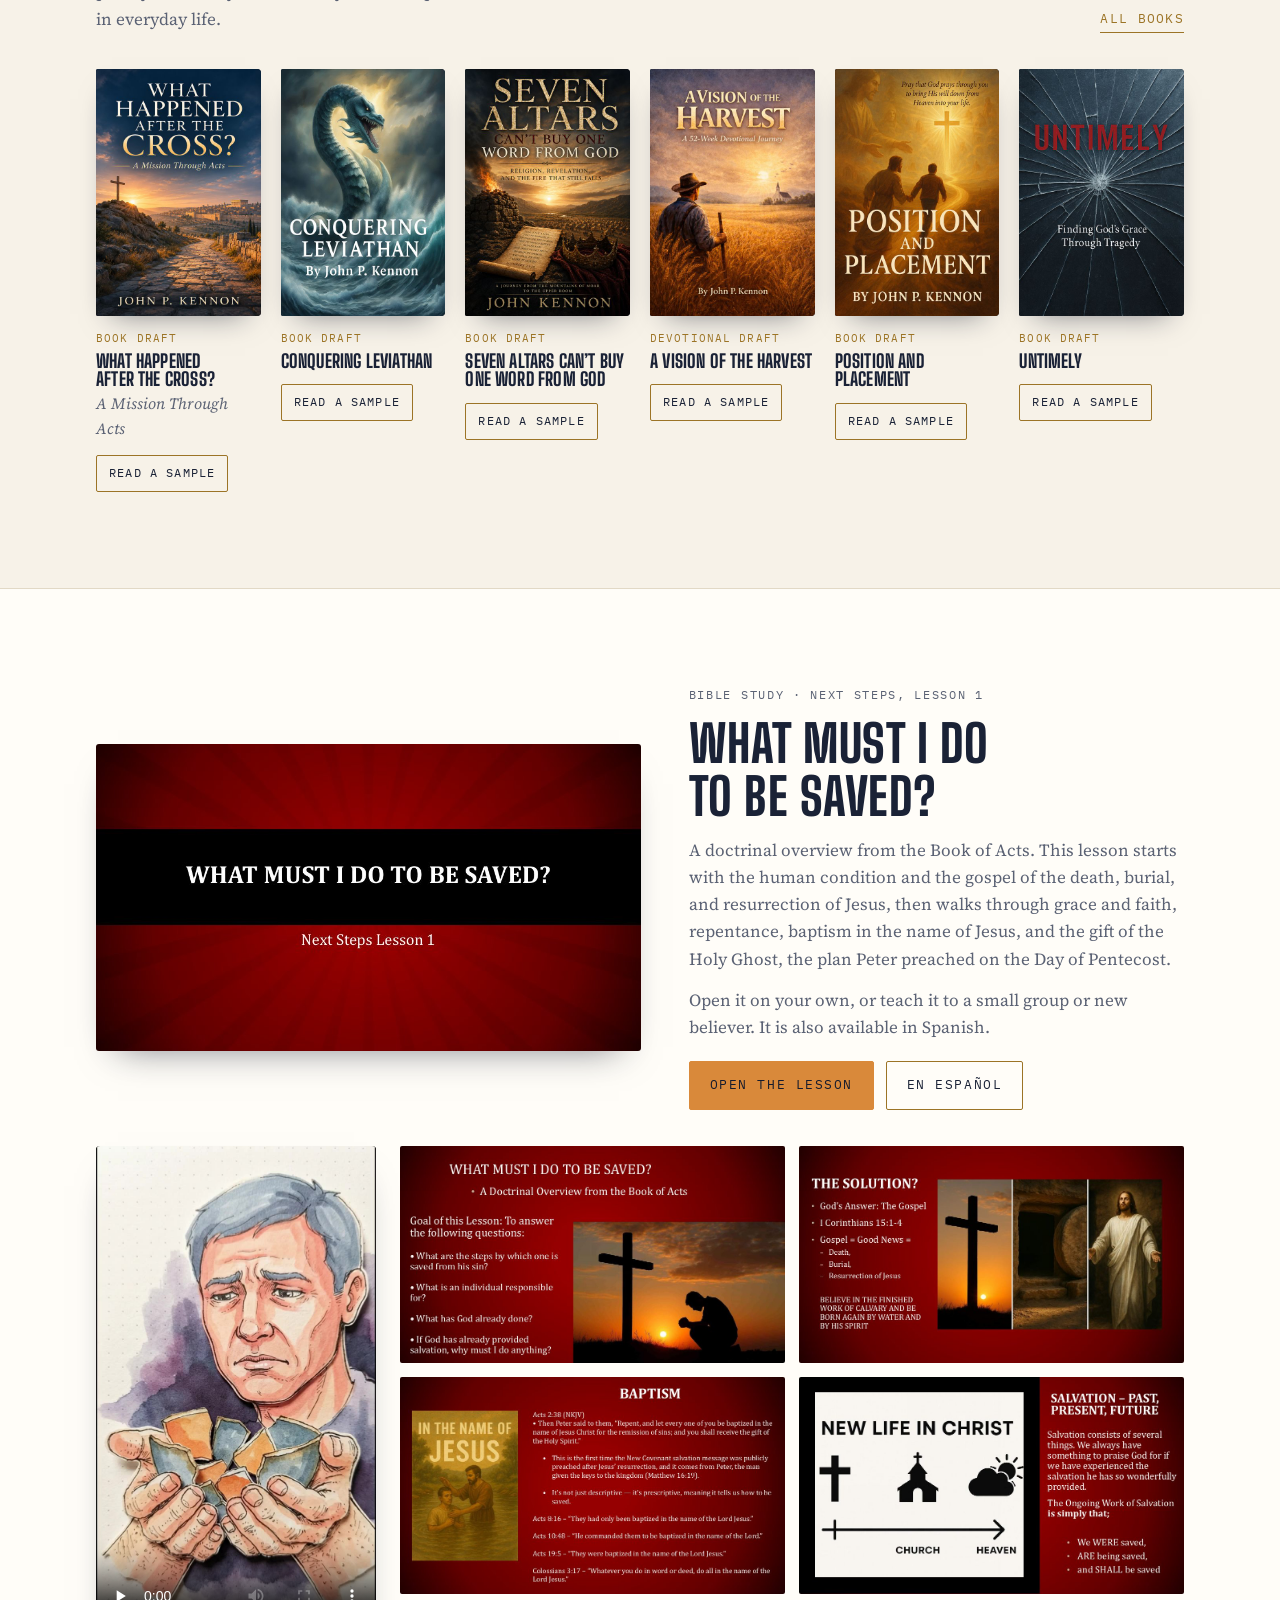
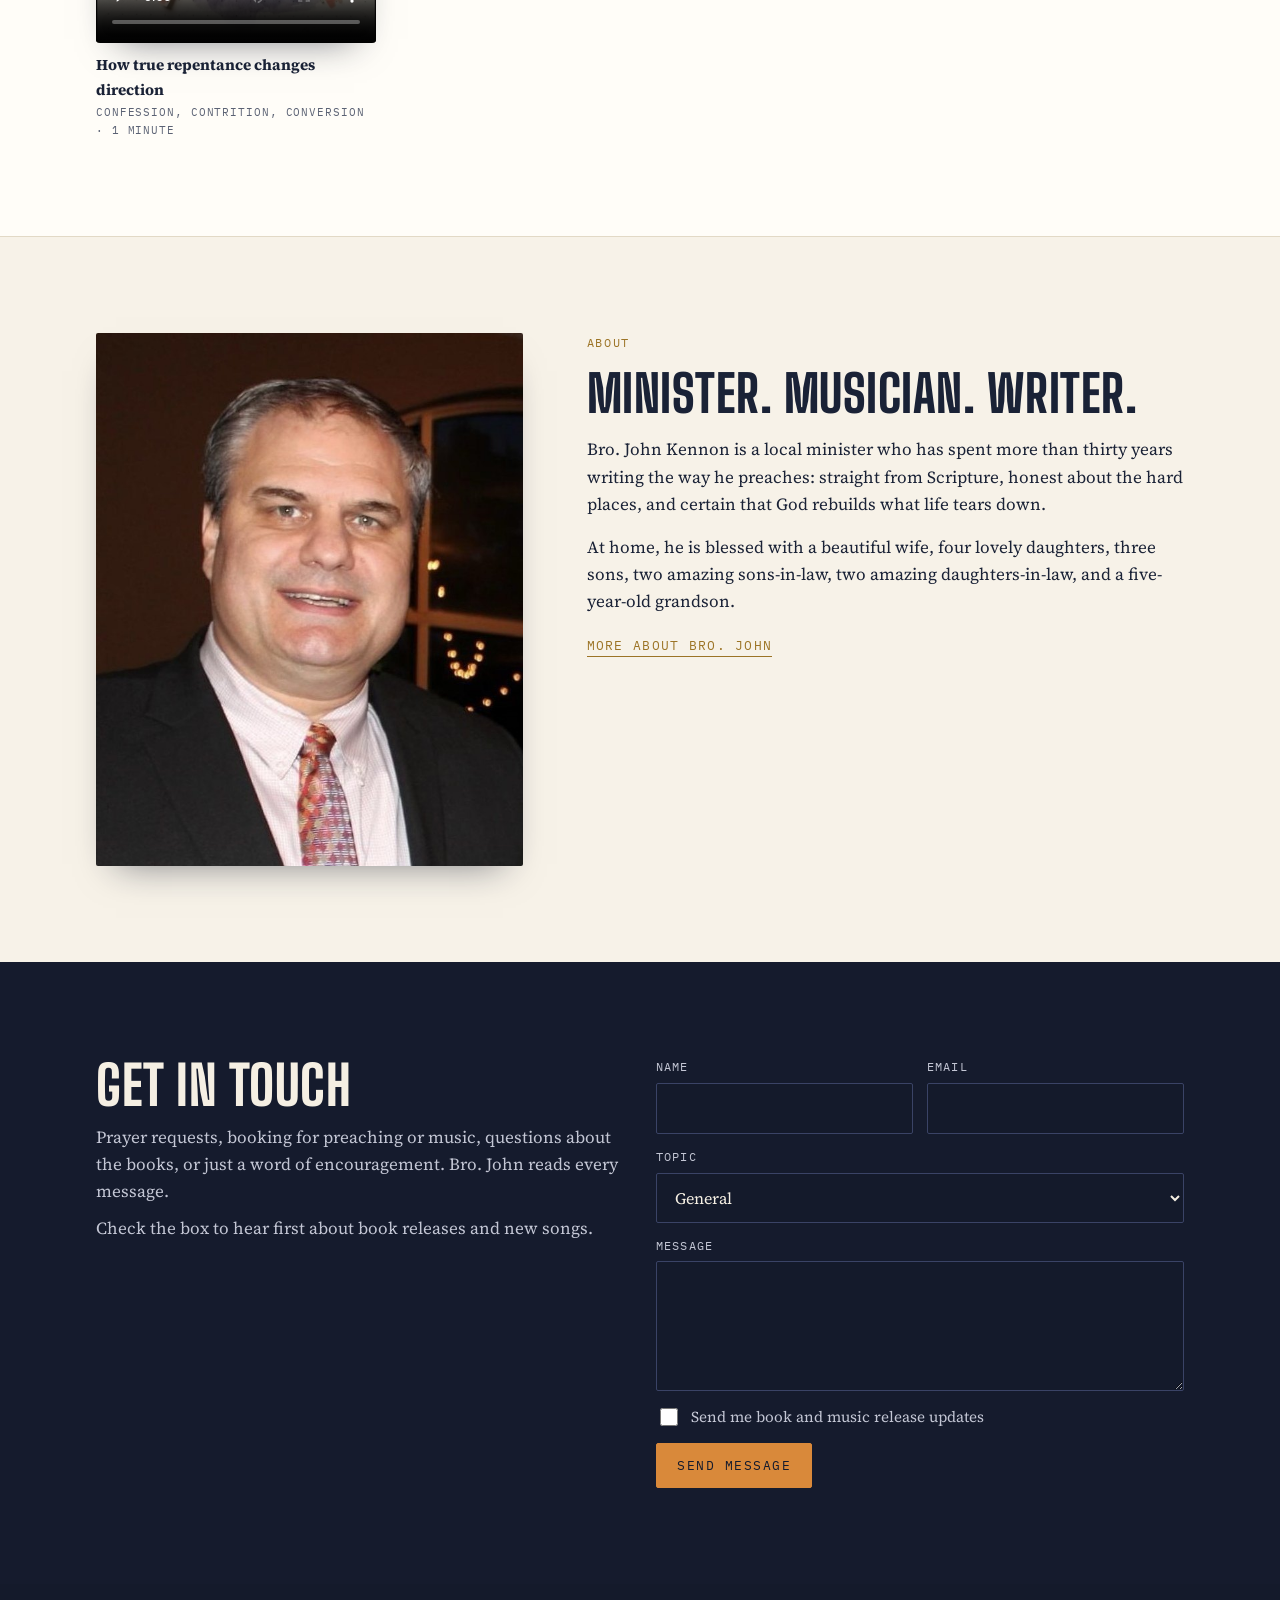
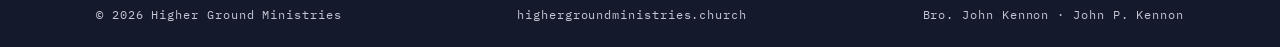
==== commit 781f446f: "Bible study: add the true repentance video Co-Authored-By: Claude Opus 5.5 <noreply@anthropic.com> C" ====
--- a/index.html
+++ b/index.html
@@ -101,12 +101,20 @@
         </div>
       </div>
     </div>
-    <ul class="study-slides" aria-label="Slides from the lesson">
+    <div class="study-more">
+      <figure class="study-video">
+        <video controls playsinline preload="none" poster="img/studies/true-repentance-poster.jpg" width="720" height="1280">
+          <source src="video/true-repentance.mp4" type="video/mp4">
+        </video>
+        <figcaption><b>How true repentance changes direction</b><span>Confession, contrition, conversion &middot; 1 minute</span></figcaption>
+      </figure>
+      <ul class="study-slides" aria-label="Slides from the lesson">
       <li><img src="img/studies/ns1-2-02.jpg" alt="Slide: goal of the lesson" width="960" height="540" loading="lazy"></li>
       <li><img src="img/studies/ns1-4-04.jpg" alt="Slide: the solution, the gospel" width="960" height="540" loading="lazy"></li>
       <li><img src="img/studies/ns1-12-12.jpg" alt="Slide: baptism" width="960" height="540" loading="lazy"></li>
       <li><img src="img/studies/ns1-15-15.jpg" alt="Slide: salvation past, present, future" width="960" height="540" loading="lazy"></li>
-    </ul>
+      </ul>
+    </div>
   </div>
 </section>
 <section class="band" aria-labelledby="about-h">
--- a/assets/site.css
+++ b/assets/site.css
@@ -198,9 +198,14 @@
 .study-text h2{font-size:clamp(2.1rem,4.6vw,3.2rem);text-transform:uppercase}
 .study-text p{color:var(--muted);max-width:36rem}
 .study-actions{display:flex;flex-wrap:wrap;gap:12px;margin-top:6px}
-.study-slides{list-style:none;margin:32px 0 0;padding:0;display:grid;grid-template-columns:repeat(4,minmax(0,1fr));gap:14px}
+.study-more{display:grid;grid-template-columns:minmax(0,280px) minmax(0,1fr);gap:24px;align-items:start;margin-top:36px}
+.study-video{margin:0;display:grid;gap:10px}
+.study-video video{display:block;width:100%;height:auto;aspect-ratio:9/16;max-width:100%;background:#000;border-radius:4px;box-shadow:0 18px 36px -22px rgba(20,26,43,.6)}
+.study-video figcaption{display:grid;gap:2px;font-size:.95rem}
+.study-video figcaption span{font-family:var(--f-mono);font-size:.7rem;letter-spacing:.08em;text-transform:uppercase;color:var(--muted)}
+.study-slides{list-style:none;margin:0;padding:0;display:grid;grid-template-columns:repeat(2,minmax(0,1fr));gap:14px}
 .study-slides img{border-radius:2px}
-@media (max-width:860px){.study-grid{grid-template-columns:minmax(0,1fr)}.study-slides{grid-template-columns:repeat(2,minmax(0,1fr))}}
+@media (max-width:860px){.study-grid,.study-more{grid-template-columns:minmax(0,1fr)}.study-video{max-width:320px;justify-self:center}}
 
 /* contact */
 .contact{background:var(--navy);color:var(--on-navy)}
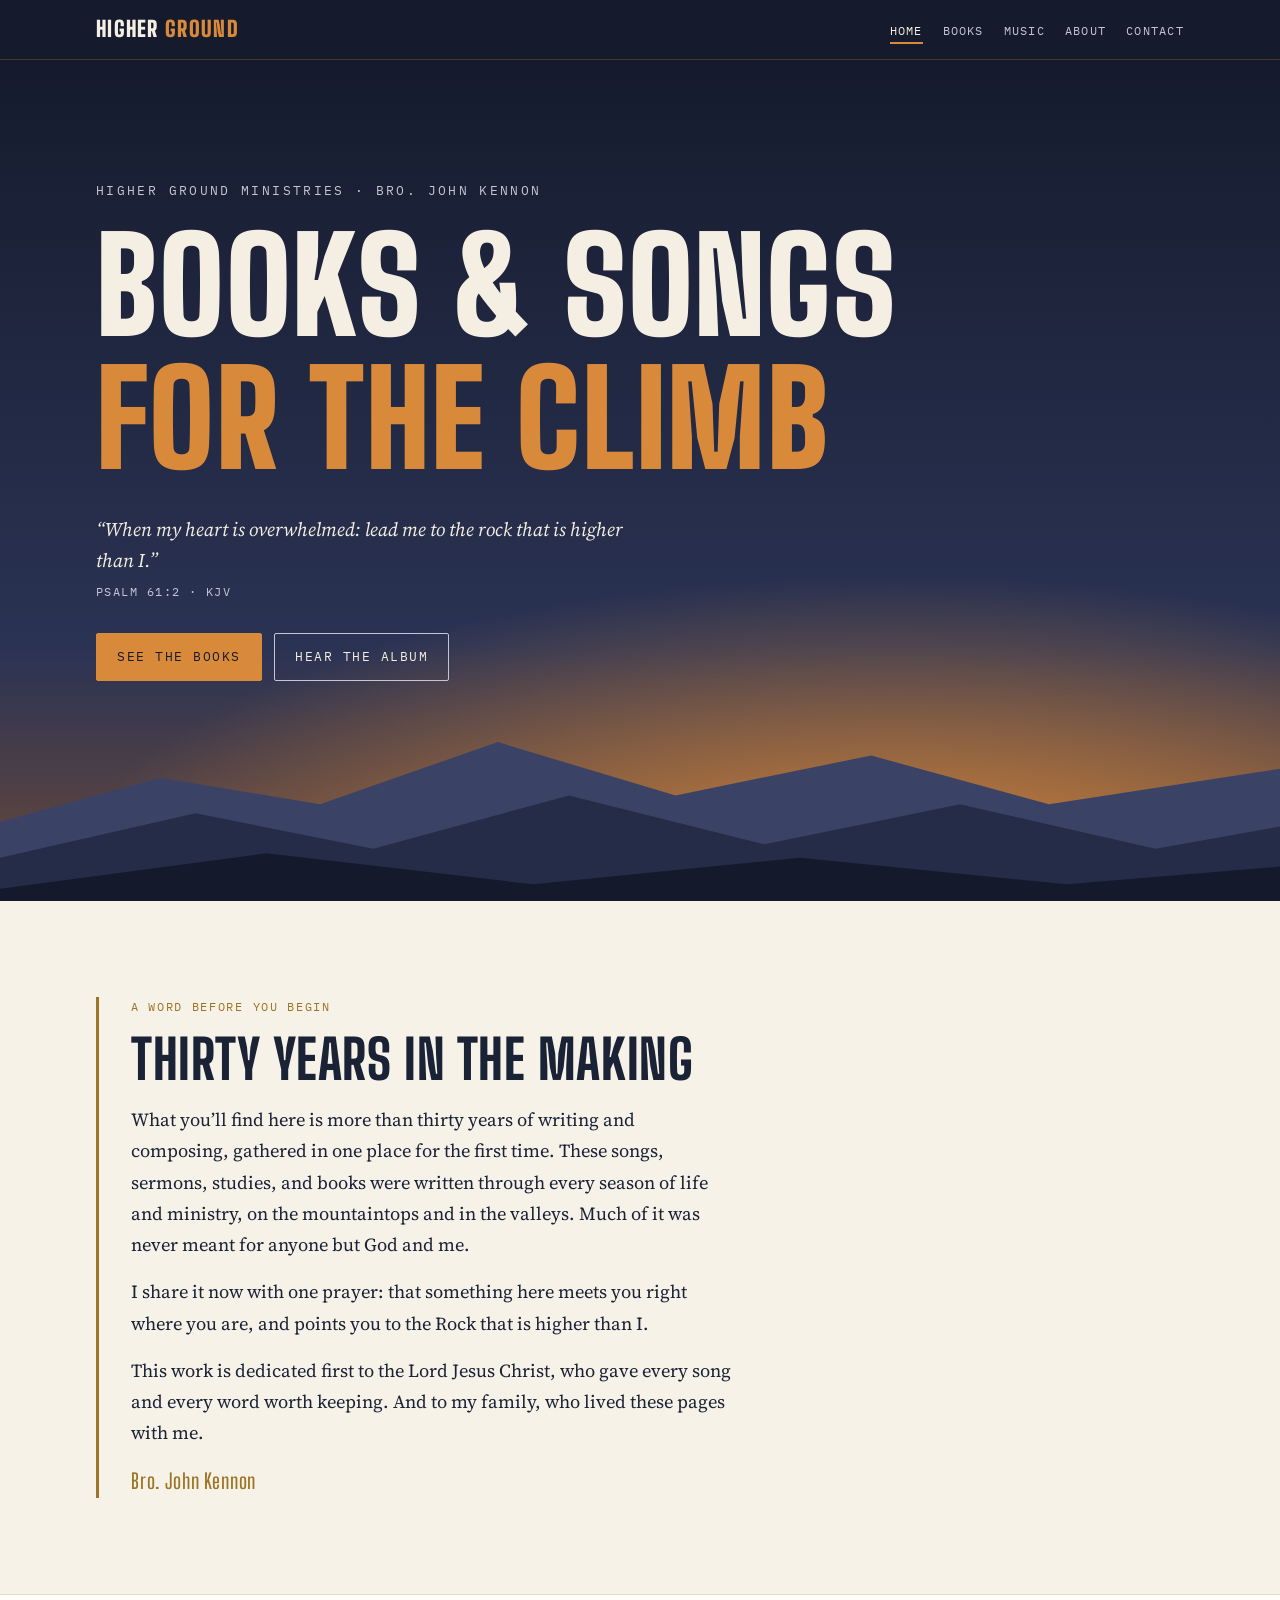
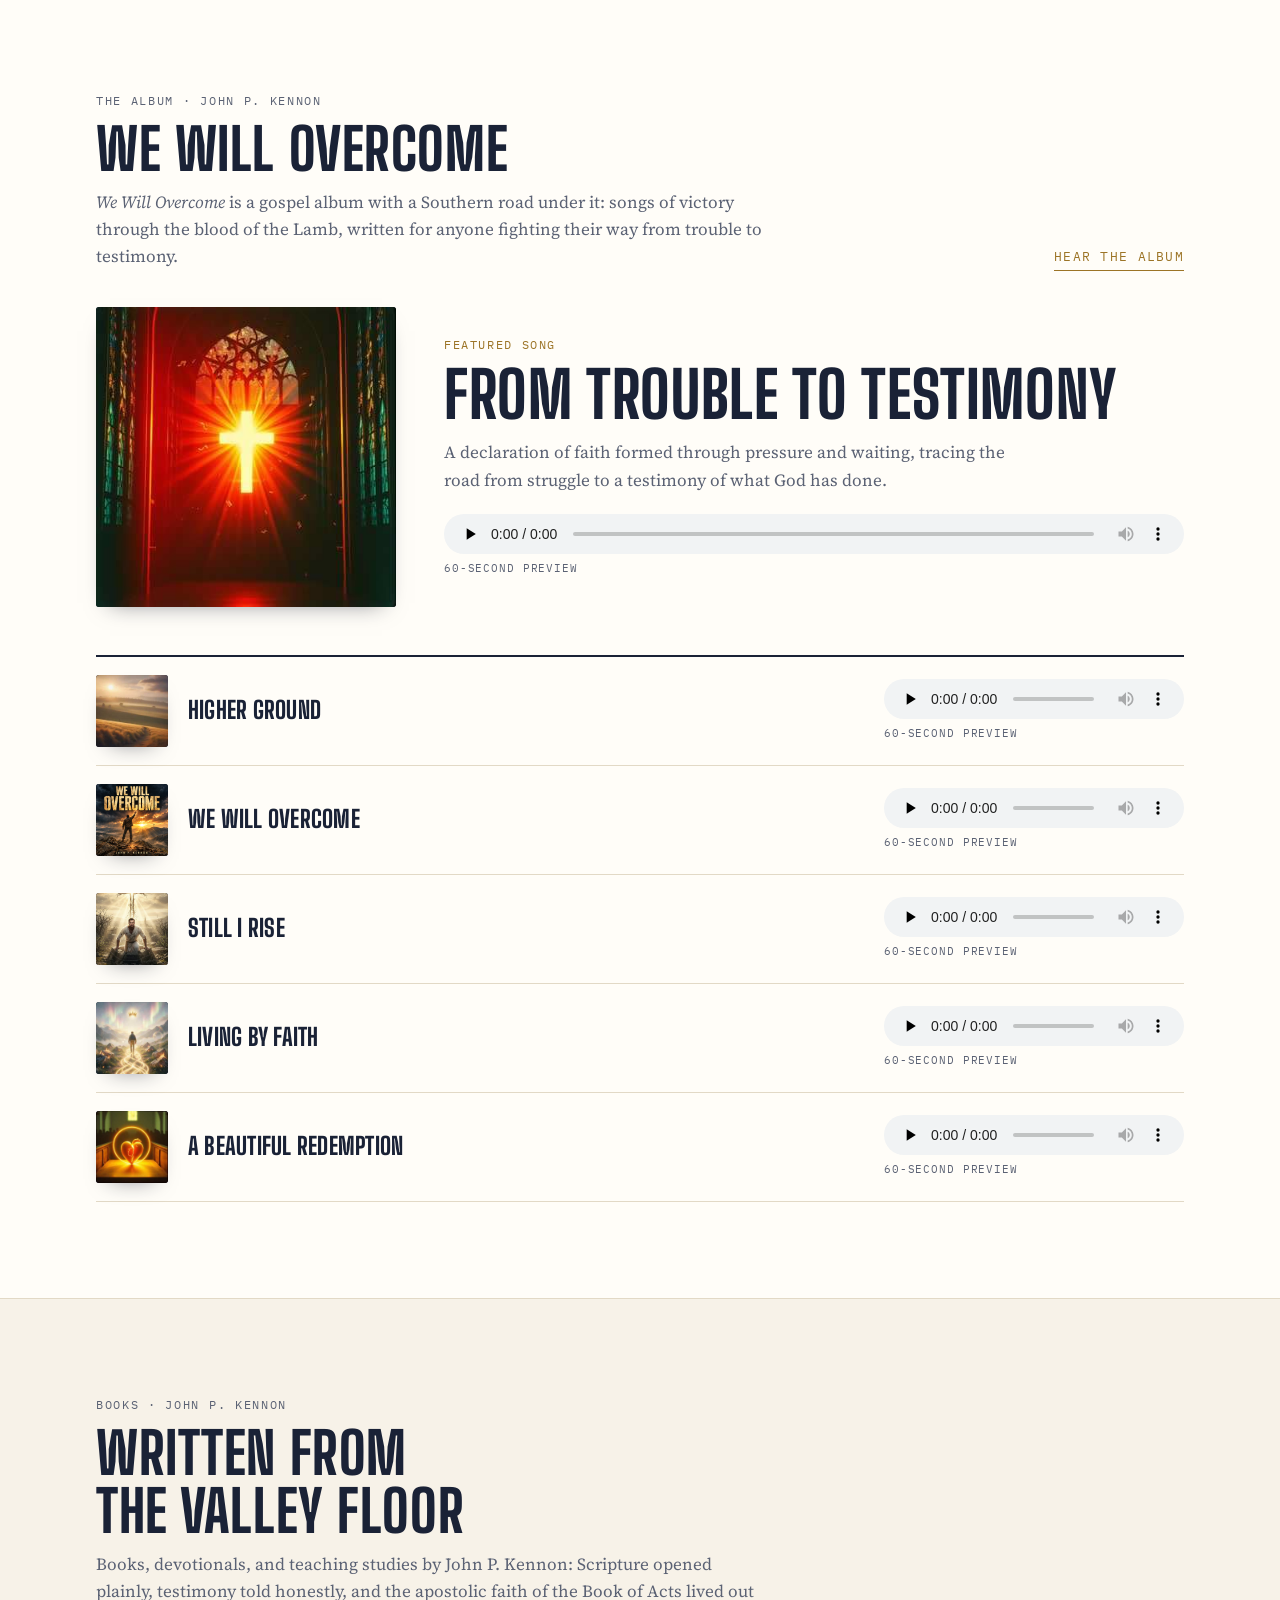
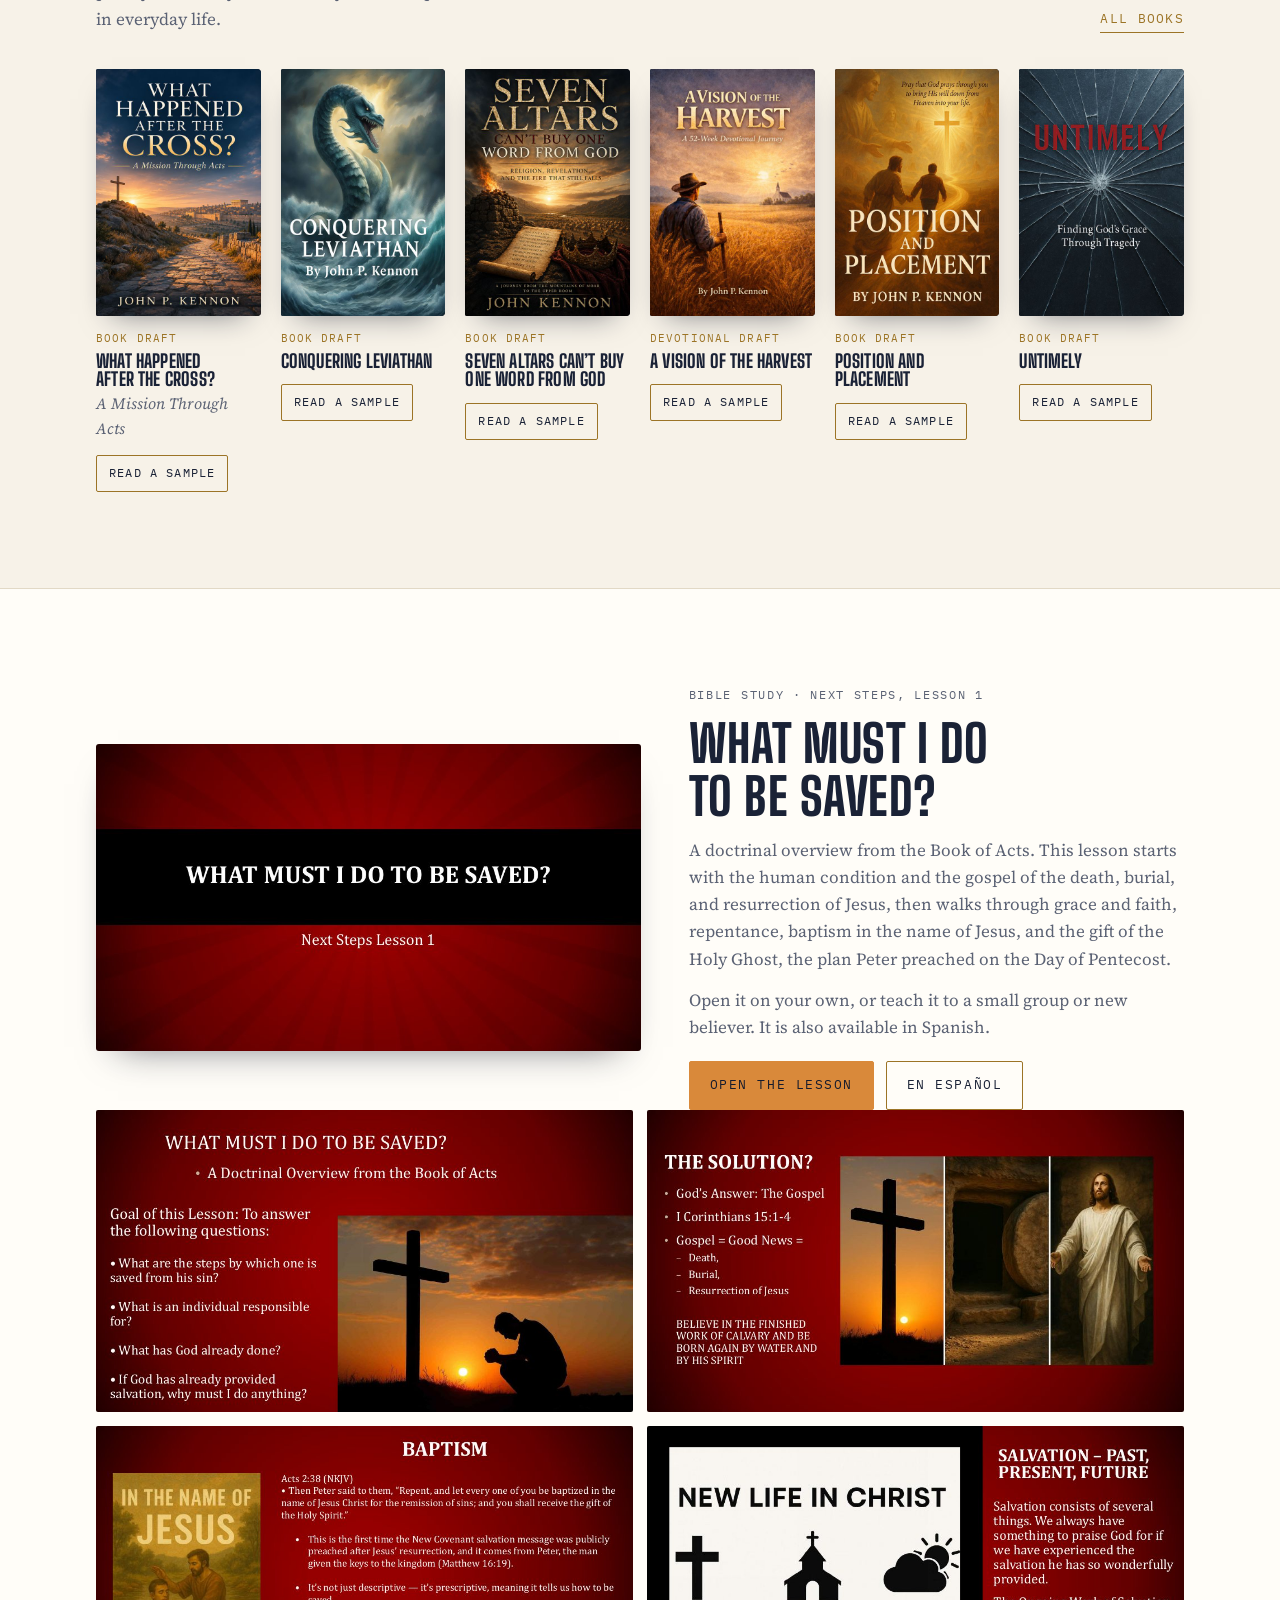
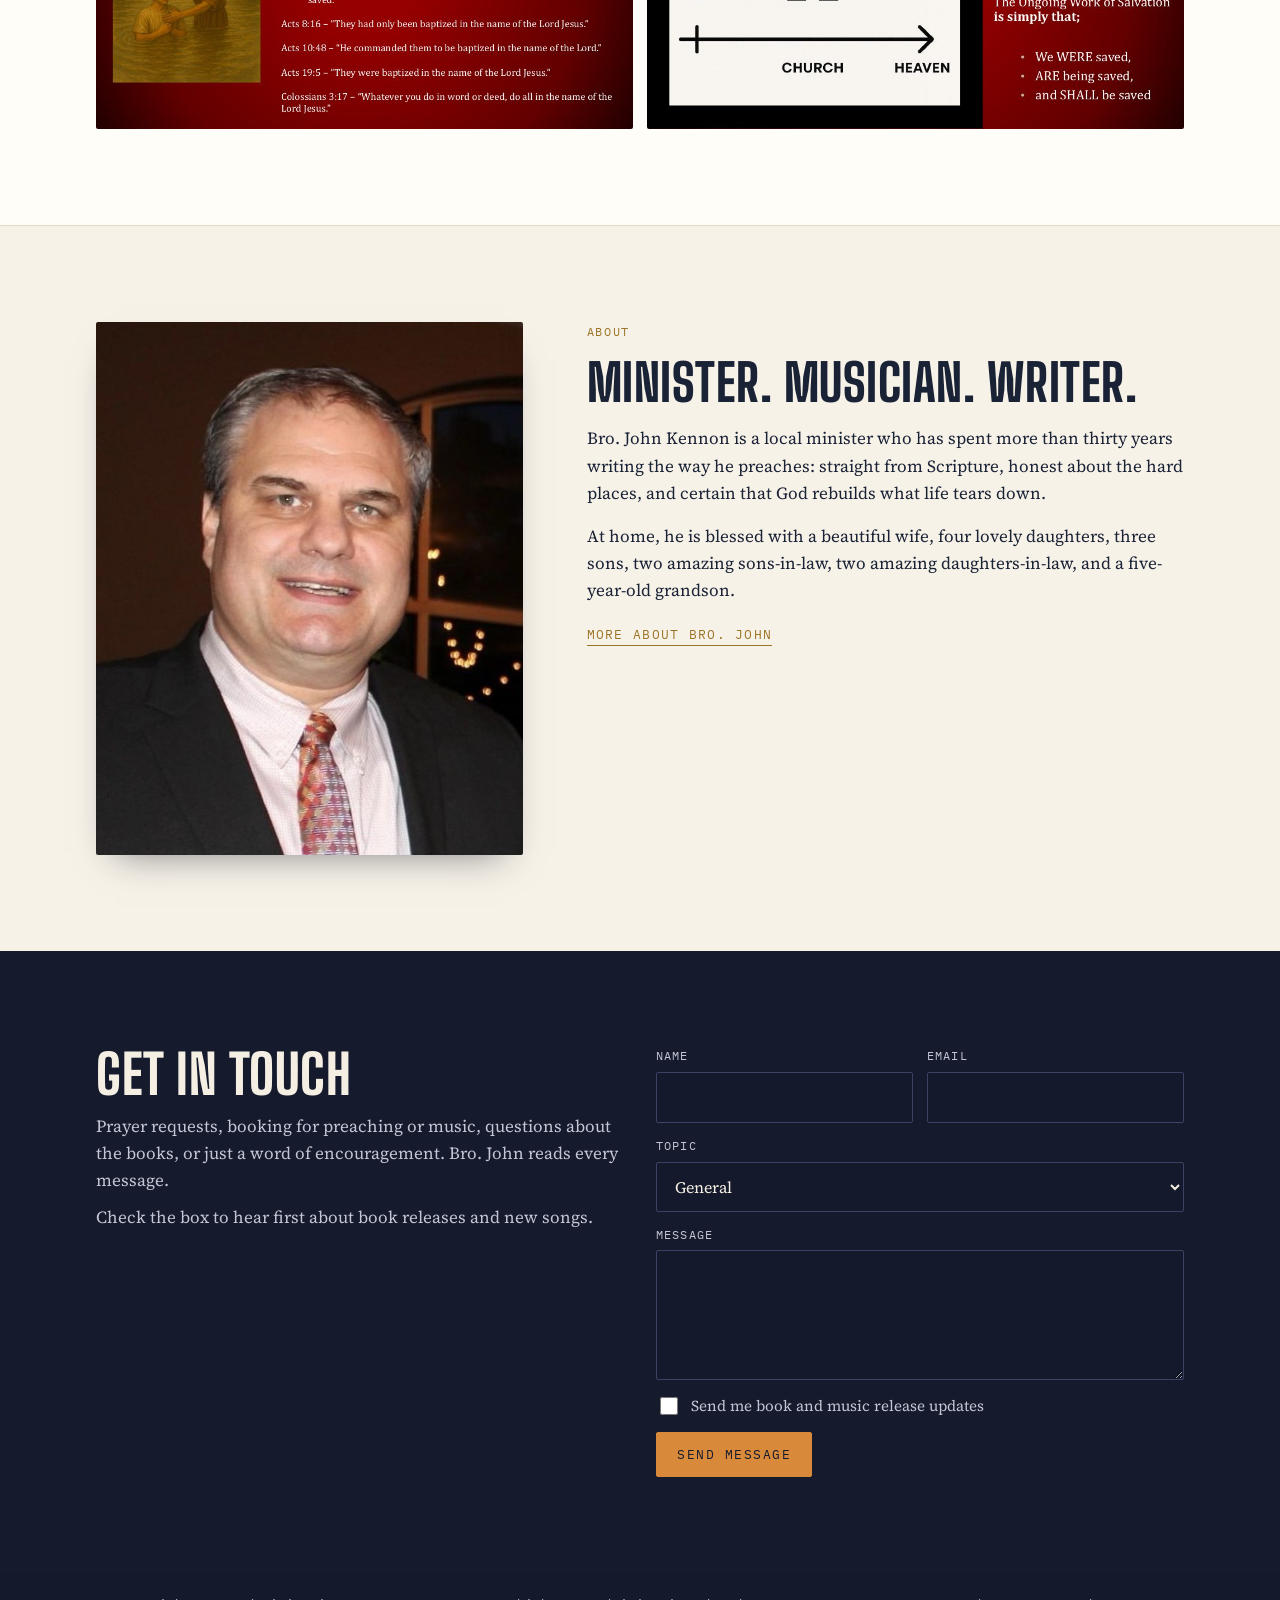
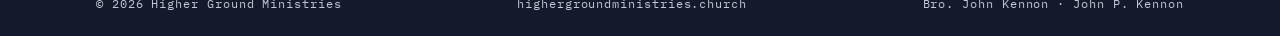
==== commit 389385d0: "Send myhgm.church visitors to highergroundministries.church Co-Authored-By: Claude Opus 5.5 <noreply" ====
--- a/index.html
+++ b/index.html
@@ -2,6 +2,8 @@
 <html lang="en">
 <head>
 <meta charset="utf-8">
+<script>/* myhgm.church is the short name: send visitors to the main address */
+if (/(^|\.)myhgm\.church$/i.test(location.hostname)) location.replace("https://highergroundministries.church" + location.pathname + location.search + location.hash);</script>
 <meta name="viewport" content="width=device-width, initial-scale=1">
 <title>Higher Ground Ministries</title>
 <meta name="description" content="Books and original gospel music from Bro. John Kennon and Higher Ground Ministries.">
@@ -101,20 +103,12 @@
         </div>
       </div>
     </div>
-    <div class="study-more">
-      <figure class="study-video">
-        <video controls playsinline preload="none" poster="img/studies/true-repentance-poster.jpg" width="720" height="1280">
-          <source src="video/true-repentance.mp4" type="video/mp4">
-        </video>
-        <figcaption><b>How true repentance changes direction</b><span>Confession, contrition, conversion &middot; 1 minute</span></figcaption>
-      </figure>
-      <ul class="study-slides" aria-label="Slides from the lesson">
+    <ul class="study-slides" aria-label="Slides from the lesson">
       <li><img src="img/studies/ns1-2-02.jpg" alt="Slide: goal of the lesson" width="960" height="540" loading="lazy"></li>
       <li><img src="img/studies/ns1-4-04.jpg" alt="Slide: the solution, the gospel" width="960" height="540" loading="lazy"></li>
       <li><img src="img/studies/ns1-12-12.jpg" alt="Slide: baptism" width="960" height="540" loading="lazy"></li>
       <li><img src="img/studies/ns1-15-15.jpg" alt="Slide: salvation past, present, future" width="960" height="540" loading="lazy"></li>
-      </ul>
-    </div>
+    </ul>
   </div>
 </section>
 <section class="band" aria-labelledby="about-h">
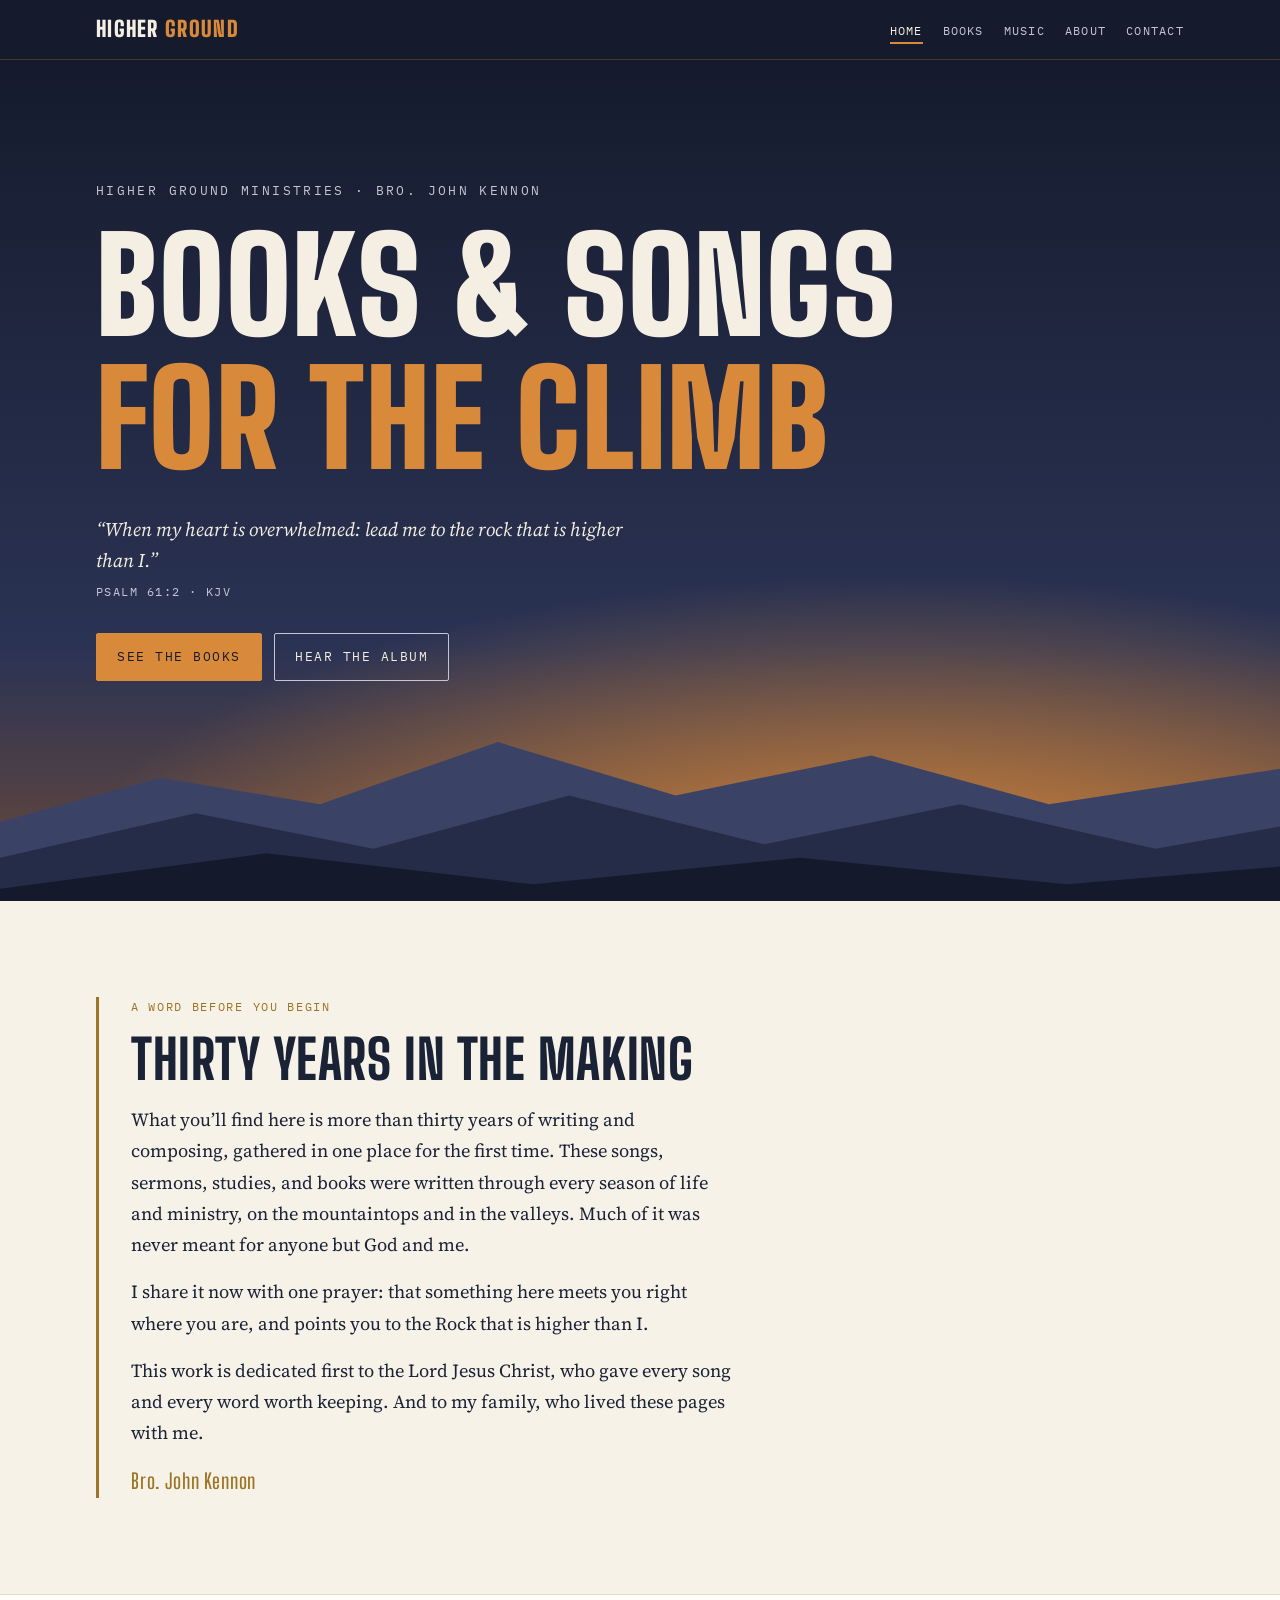
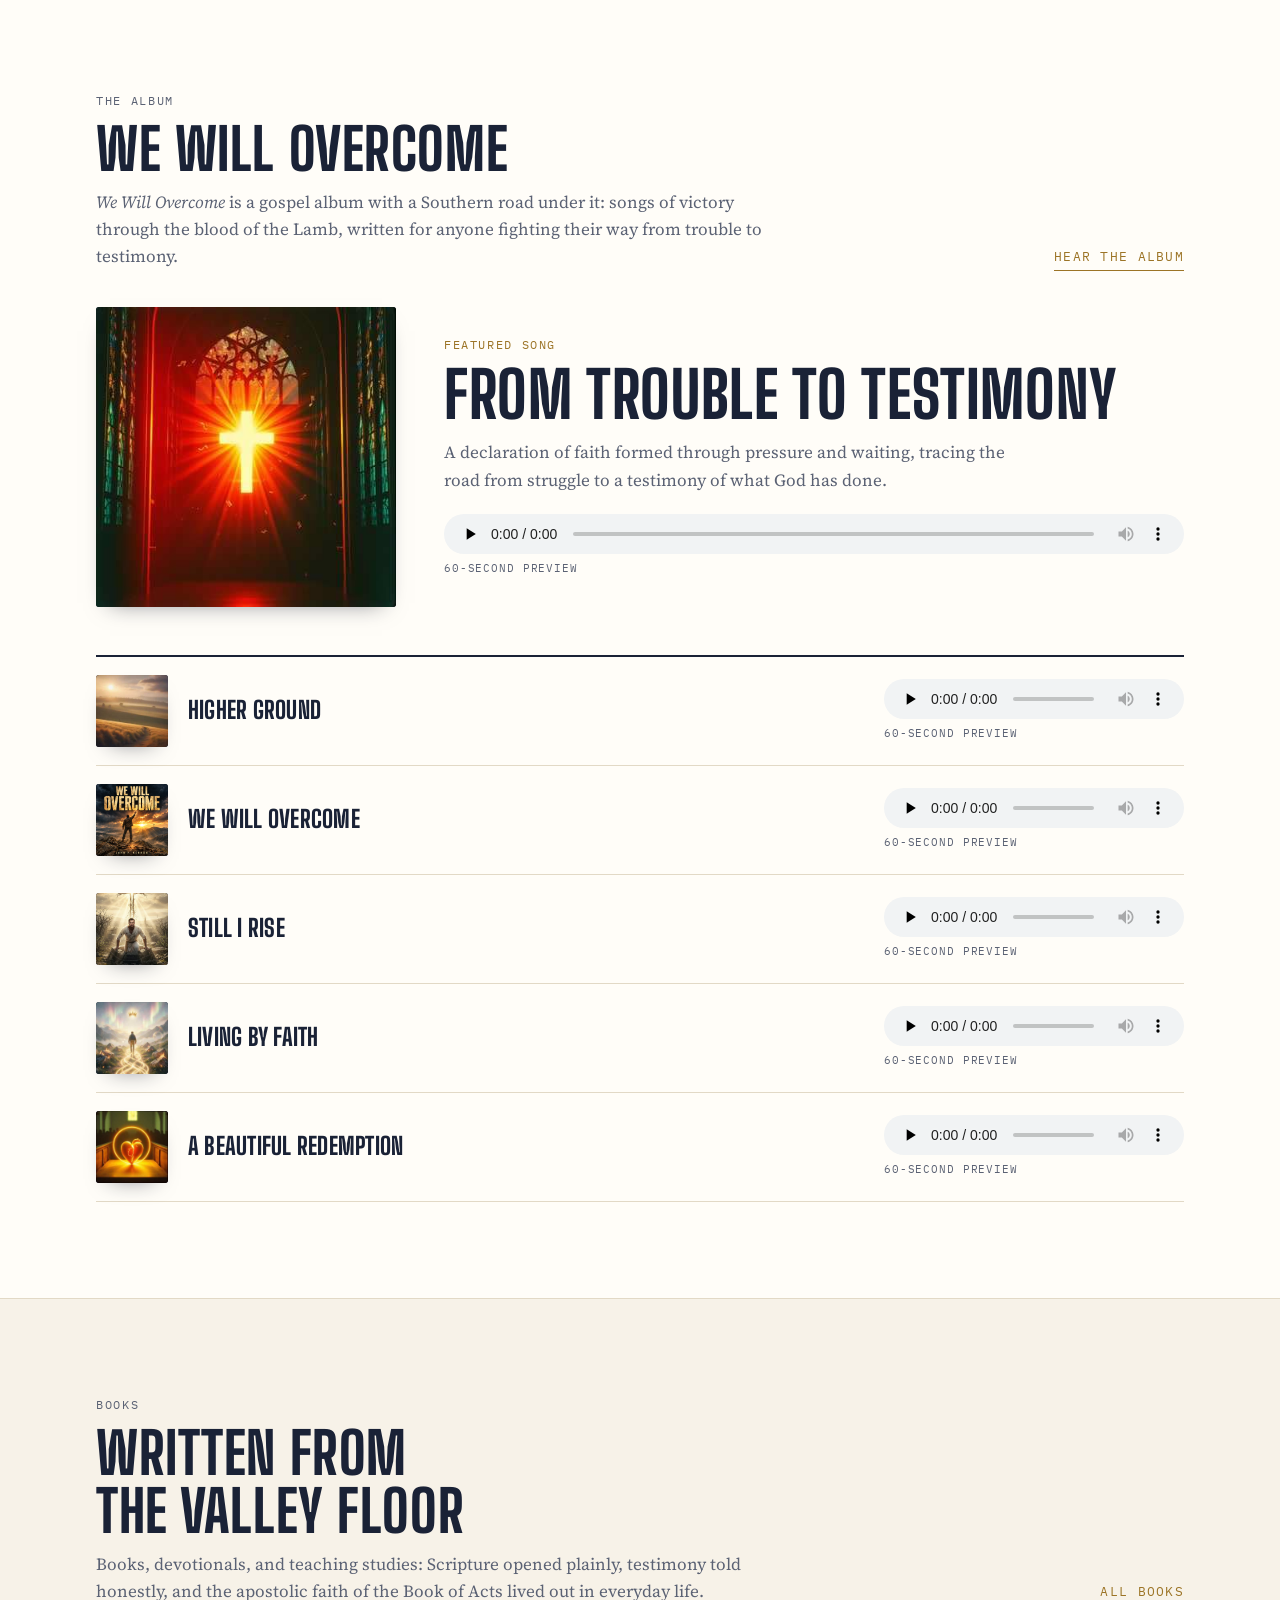
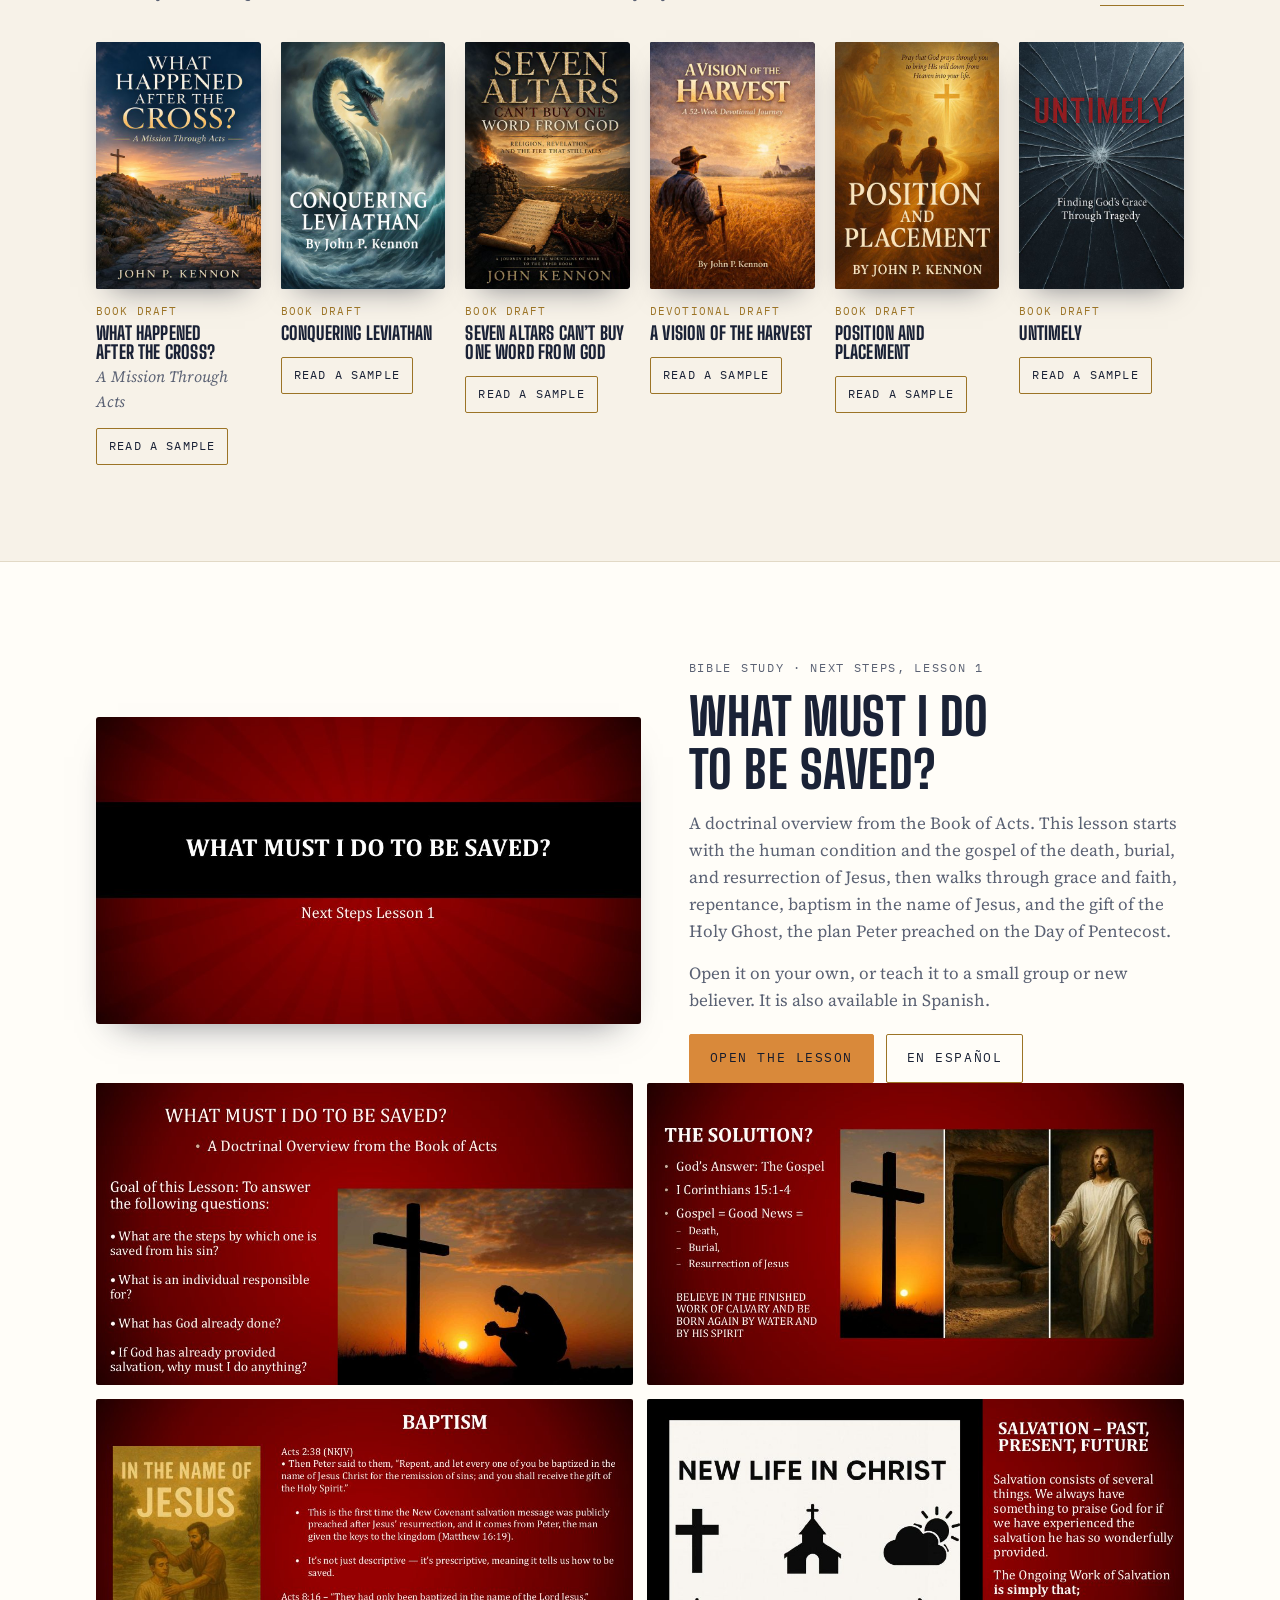
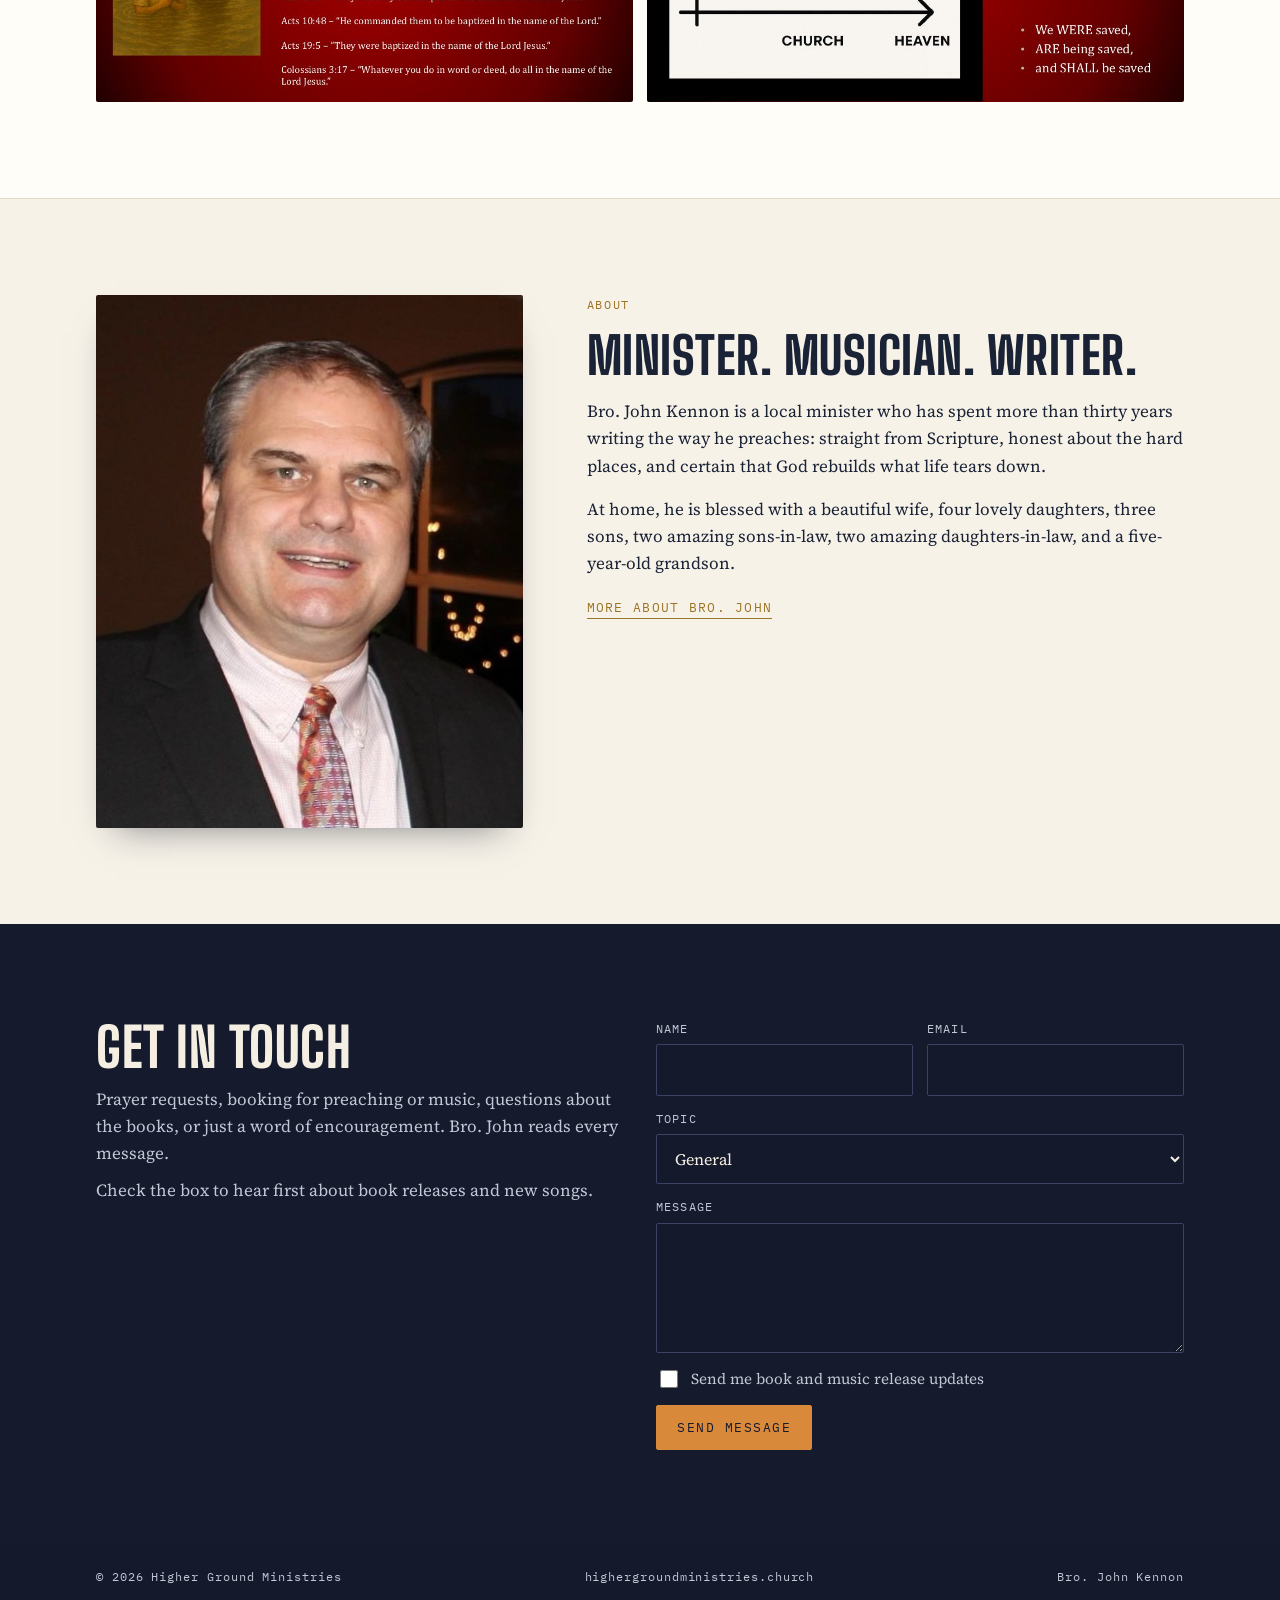
==== commit 2000cccd: "Trim repeated name credits; add blurbs for Lean on the Lord and Just Being Dad to You Co-Authored-By" ====
--- a/index.html
+++ b/index.html
@@ -65,7 +65,7 @@
   <div class="wrap">
     <div class="head-row">
       <div class="head">
-        <p class="eyebrow">The album &middot; John P. Kennon</p>
+        <p class="eyebrow">The album</p>
         <h2 id="music-h">We Will Overcome</h2>
         <p><em>We Will Overcome</em> is a gospel album with a Southern road under it: songs of victory through the blood of the Lamb, written for anyone fighting their way from trouble to testimony.</p>
       </div>
@@ -79,9 +79,9 @@
   <div class="wrap">
     <div class="head-row">
       <div class="head">
-        <p class="eyebrow">Books &middot; John P. Kennon</p>
+        <p class="eyebrow">Books</p>
         <h2 id="books-h">Written from the valley floor</h2>
-        <p>Books, devotionals, and teaching studies by John P. Kennon: Scripture opened plainly, testimony told honestly, and the apostolic faith of the Book of Acts lived out in everyday life.</p>
+        <p>Books, devotionals, and teaching studies: Scripture opened plainly, testimony told honestly, and the apostolic faith of the Book of Acts lived out in everyday life.</p>
       </div>
       <a class="more" href="books.html">All books</a>
     </div>
@@ -157,7 +157,7 @@
   <div class="wrap">
     <span>&copy; 2026 Higher Ground Ministries</span>
     <span>highergroundministries.church</span>
-    <span>Bro. John Kennon &middot; John P. Kennon</span>
+    <span>Bro. John Kennon</span>
   </div>
 </footer>
 <script src="assets/site.js"></script>
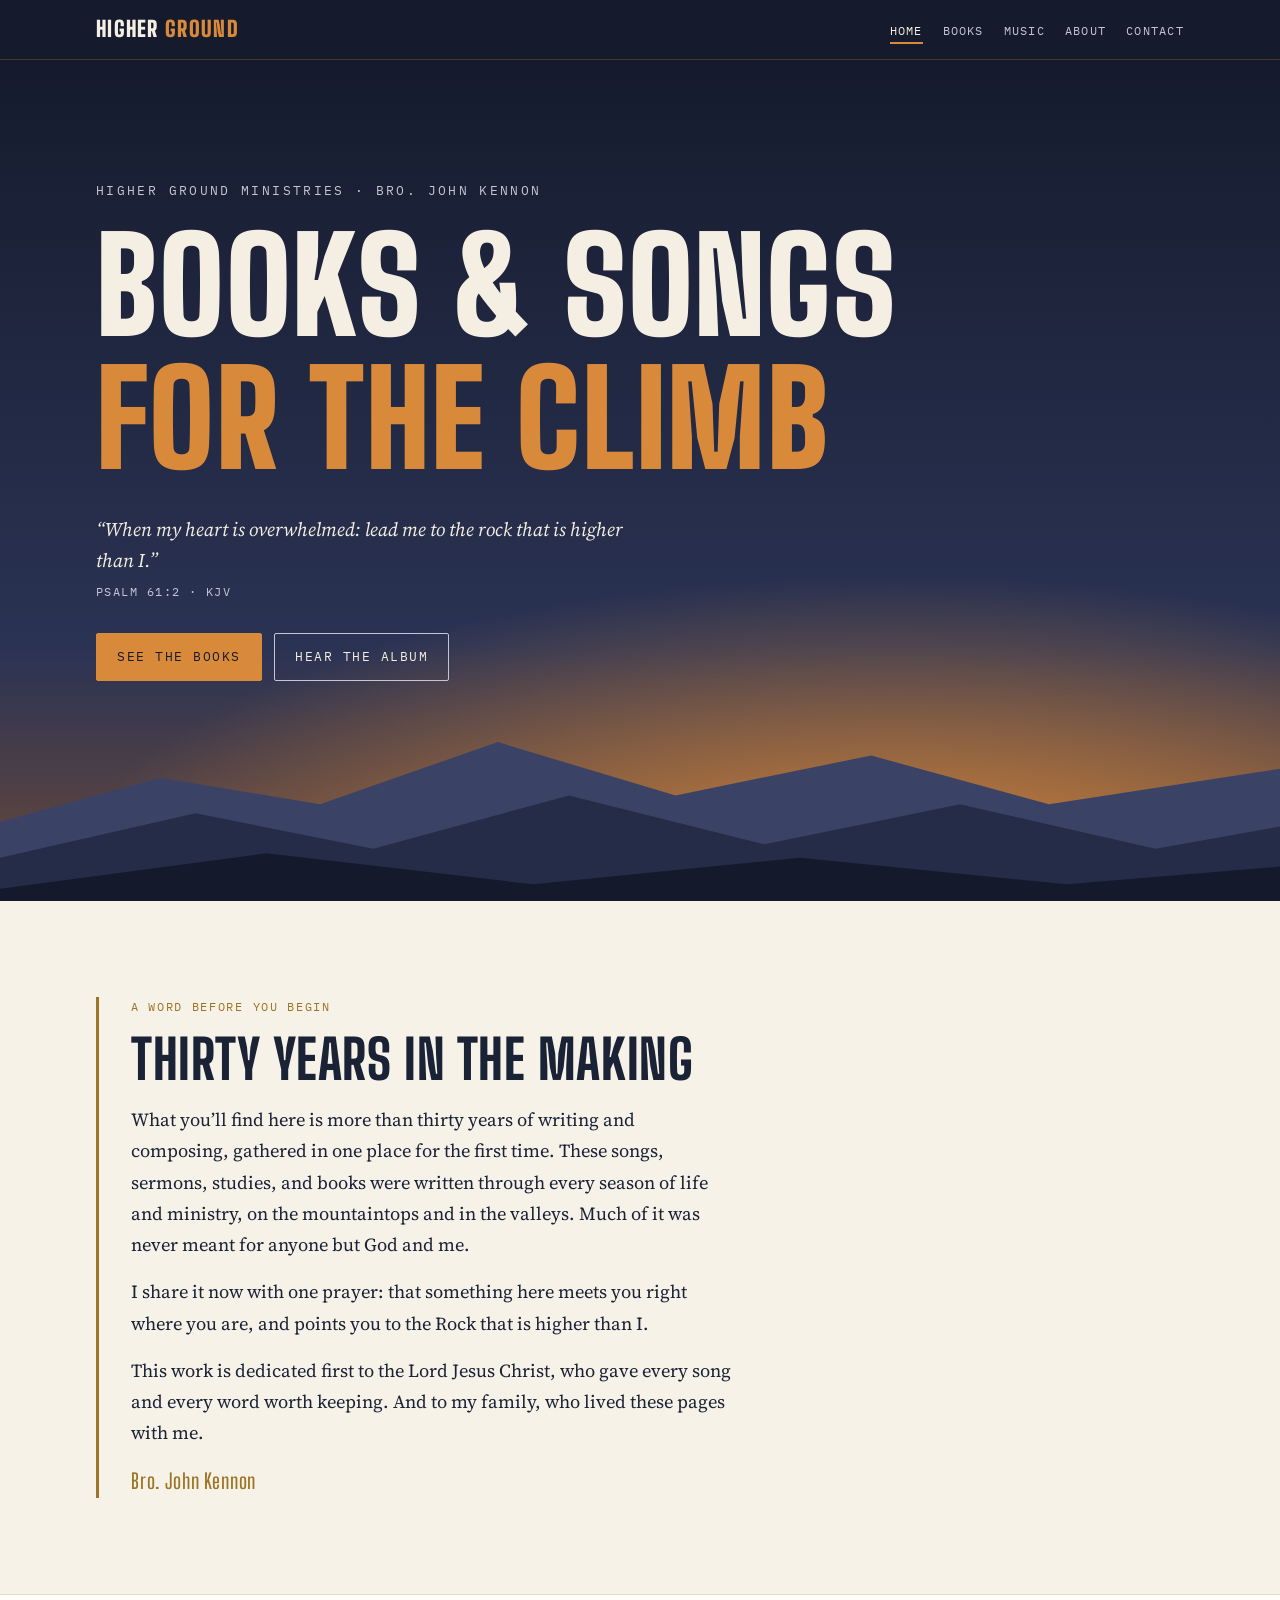
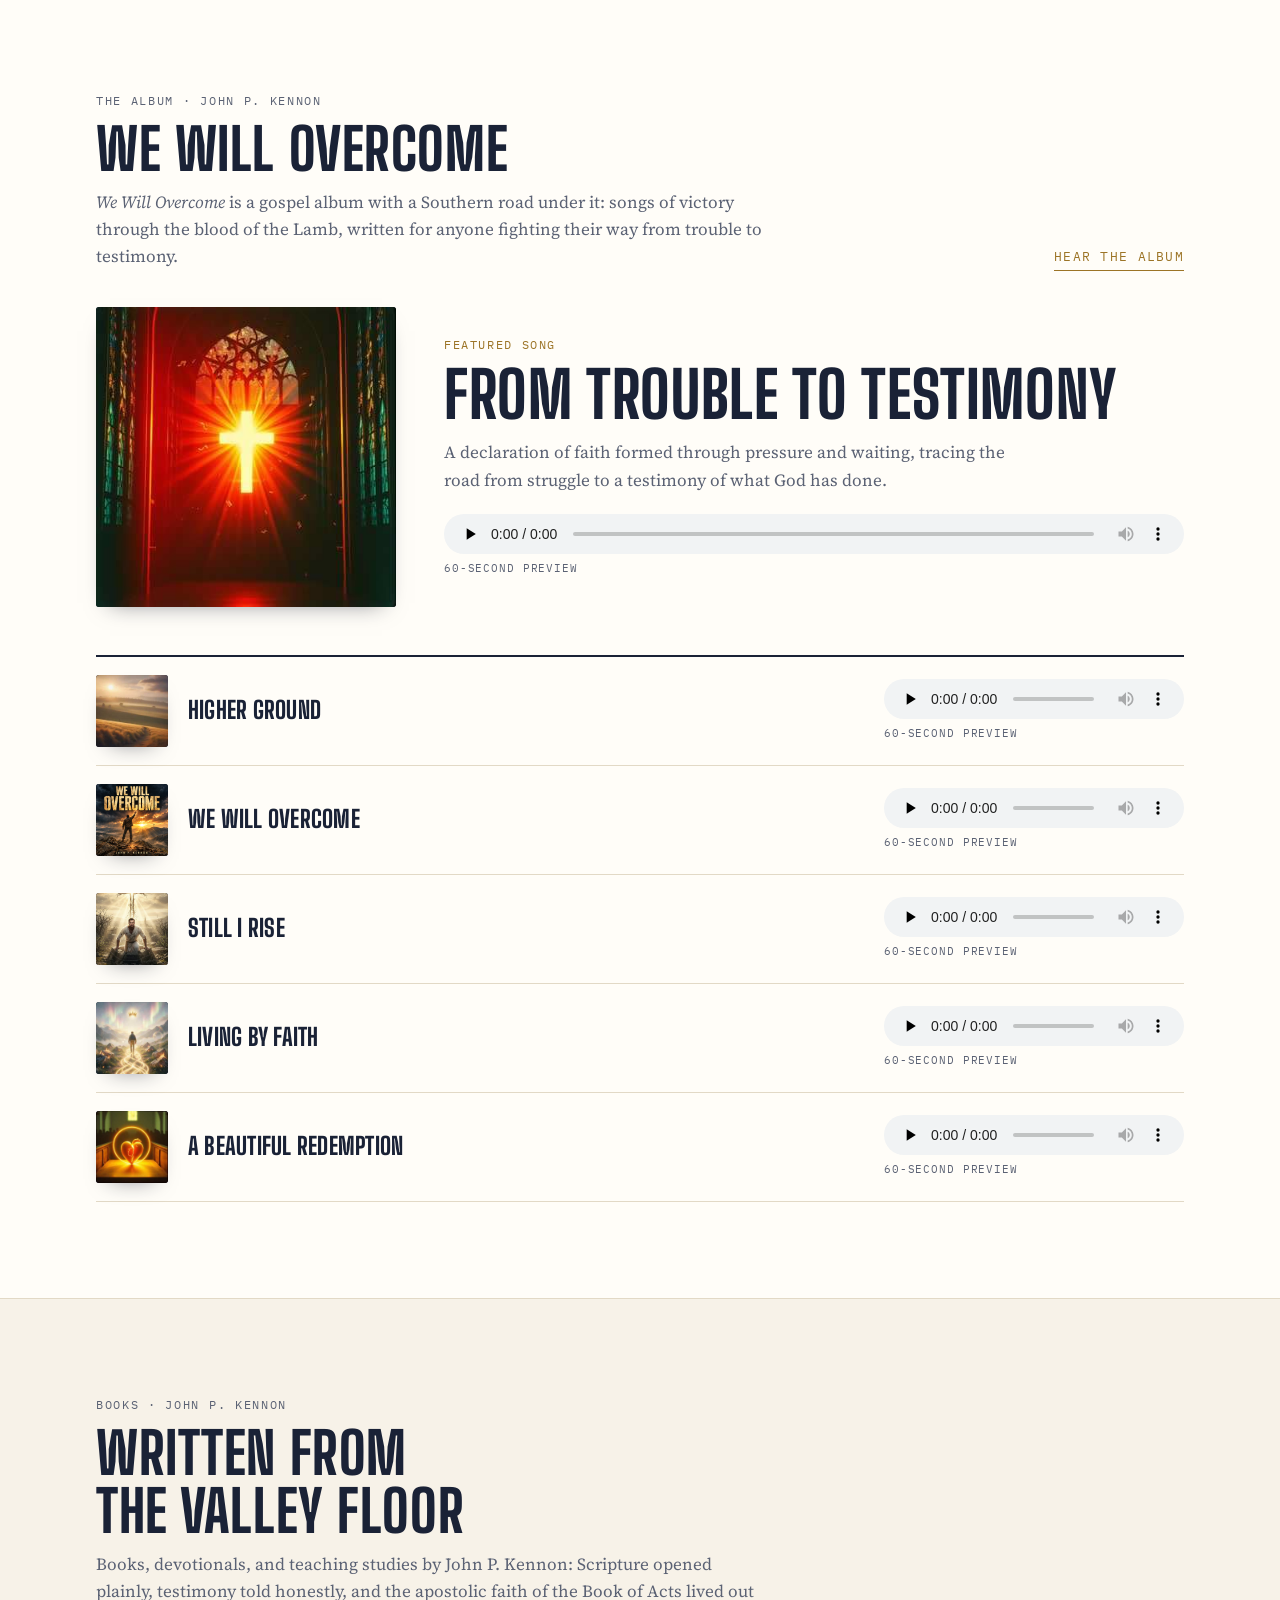
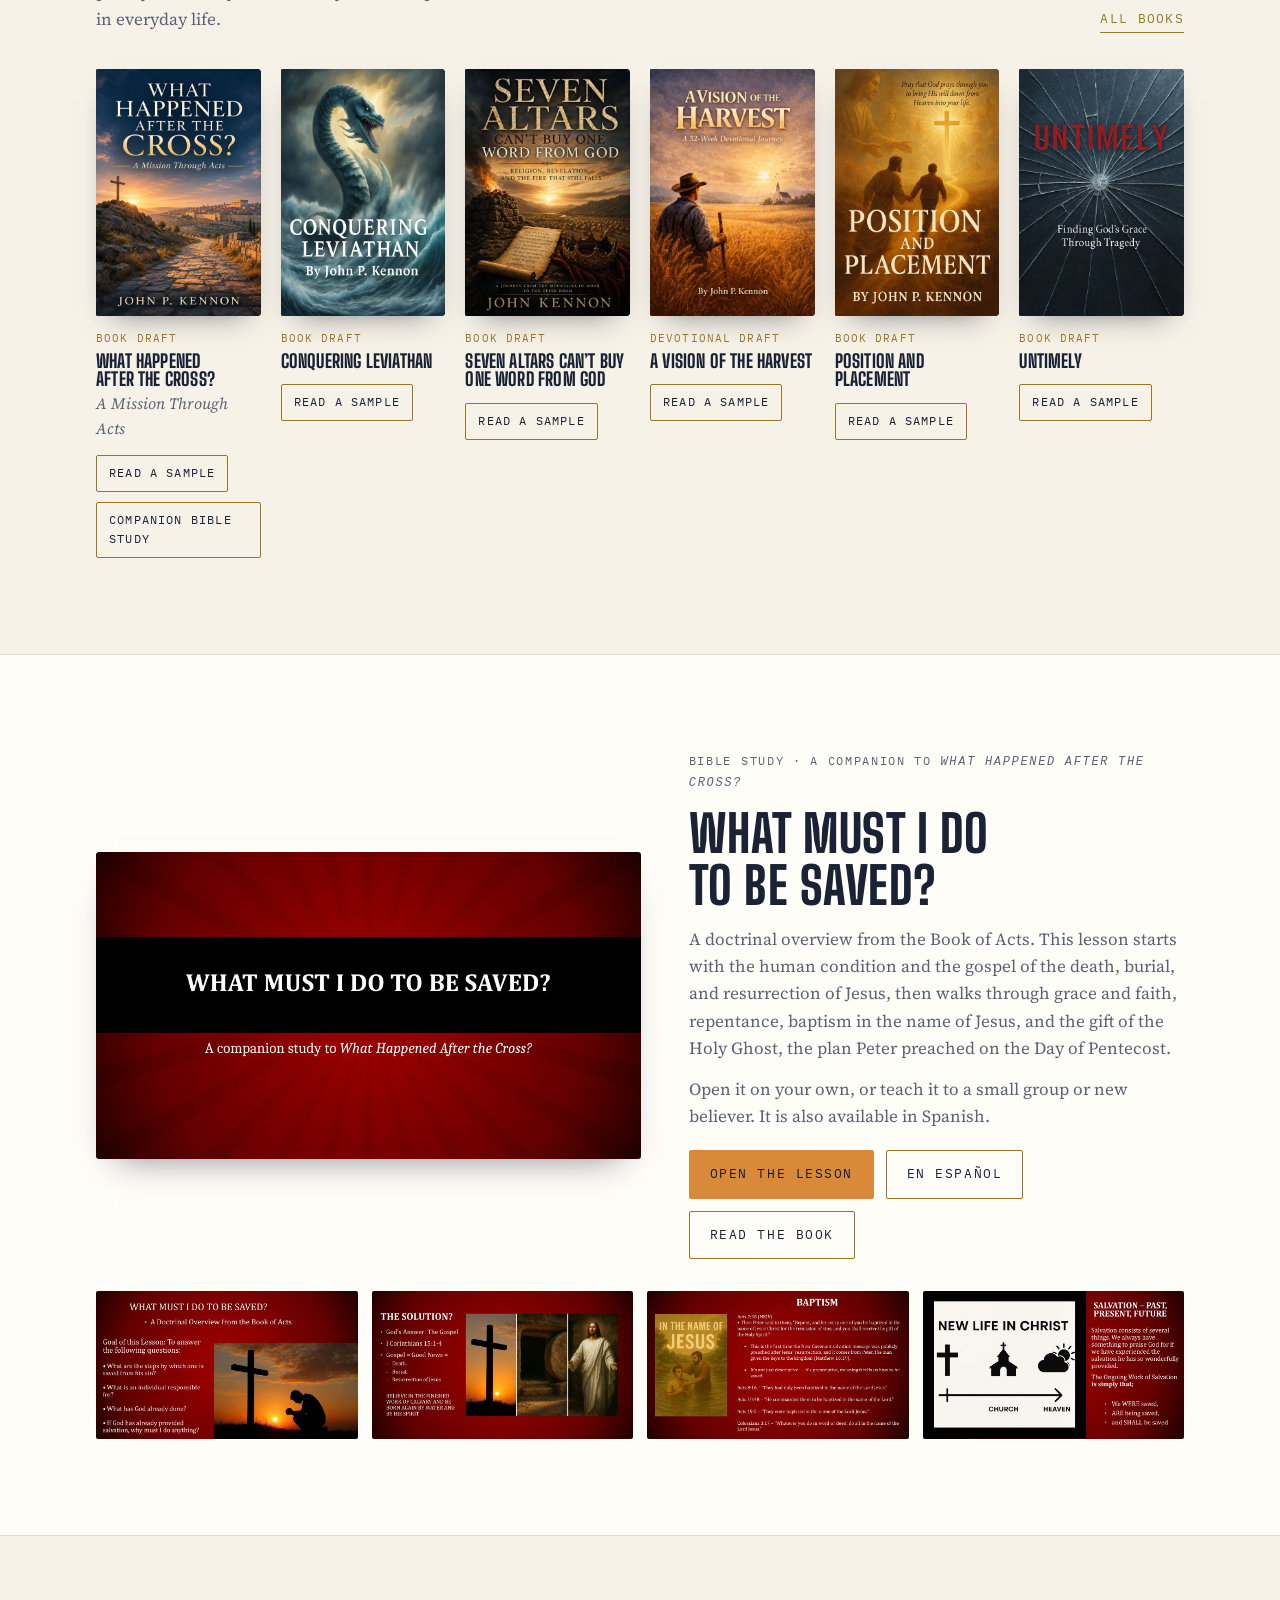
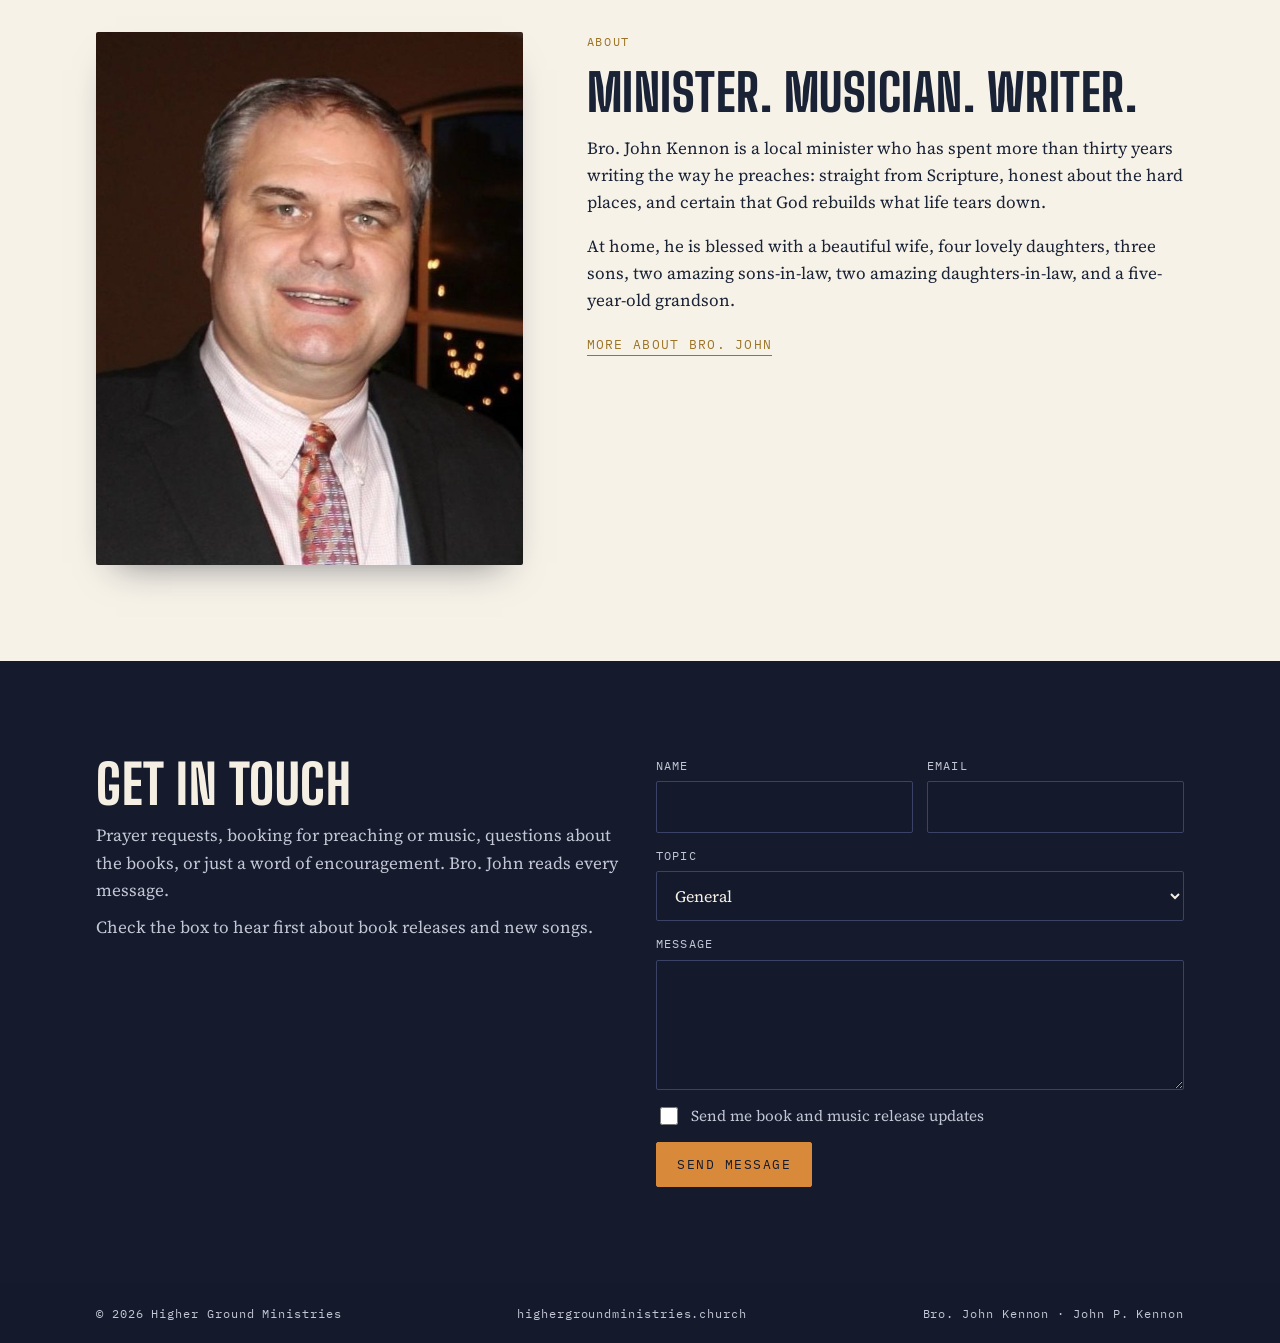
==== commit 7de4dc7e: "Bible study: companion to What Happened After the Cross? Co-Authored-By: Claude Opus 5.5 <noreply@an" ====
--- a/index.html
+++ b/index.html
@@ -65,7 +65,7 @@
   <div class="wrap">
     <div class="head-row">
       <div class="head">
-        <p class="eyebrow">The album</p>
+        <p class="eyebrow">The album &middot; John P. Kennon</p>
         <h2 id="music-h">We Will Overcome</h2>
         <p><em>We Will Overcome</em> is a gospel album with a Southern road under it: songs of victory through the blood of the Lamb, written for anyone fighting their way from trouble to testimony.</p>
       </div>
@@ -79,27 +79,28 @@
   <div class="wrap">
     <div class="head-row">
       <div class="head">
-        <p class="eyebrow">Books</p>
+        <p class="eyebrow">Books &middot; John P. Kennon</p>
         <h2 id="books-h">Written from the valley floor</h2>
-        <p>Books, devotionals, and teaching studies: Scripture opened plainly, testimony told honestly, and the apostolic faith of the Book of Acts lived out in everyday life.</p>
+        <p>Books, devotionals, and teaching studies by John P. Kennon: Scripture opened plainly, testimony told honestly, and the apostolic faith of the Book of Acts lived out in everyday life.</p>
       </div>
       <a class="more" href="books.html">All books</a>
     </div>
     <div class="books compact" data-books="teaser"></div>
   </div>
 </section>
-<section class="band alt study" aria-labelledby="study-h">
+<section class="band alt study" id="study" aria-labelledby="study-h">
   <div class="wrap">
     <div class="study-grid">
-      <a class="study-cover" href="studies/next-steps-1-what-must-i-do-to-be-saved.pdf" target="_blank" rel="noopener"><img src="img/studies/ns1-1-01.jpg" alt="Title slide: What Must I Do to Be Saved? Next Steps Lesson 1" width="960" height="540" loading="lazy"></a>
+      <a class="study-cover" href="studies/next-steps-1-what-must-i-do-to-be-saved.pdf" target="_blank" rel="noopener"><img src="img/studies/ns1-1-01.jpg" alt="Title slide: What Must I Do to Be Saved? A companion study to What Happened After the Cross?" width="960" height="540" loading="lazy"></a>
       <div class="study-text">
-        <p class="eyebrow">Bible study &middot; Next Steps, Lesson 1</p>
+        <p class="eyebrow">Bible study &middot; A companion to <i>What Happened After the Cross?</i></p>
         <h2 id="study-h">What Must I Do to Be Saved?</h2>
         <p>A doctrinal overview from the Book of Acts. This lesson starts with the human condition and the gospel of the death, burial, and resurrection of Jesus, then walks through grace and faith, repentance, baptism in the name of Jesus, and the gift of the Holy Ghost, the plan Peter preached on the Day of Pentecost.</p>
         <p>Open it on your own, or teach it to a small group or new believer. It is also available in Spanish.</p>
         <div class="study-actions">
           <a class="btn" href="studies/next-steps-1-what-must-i-do-to-be-saved.pdf" target="_blank" rel="noopener">Open the lesson</a>
           <a class="btn line" href="studies/next-steps-1-que-debo-hacer-para-ser-salvo.pdf" target="_blank" rel="noopener" lang="es">En espa&ntilde;ol</a>
+          <a class="btn line" href="books.html#book-after-the-cross">Read the book</a>
         </div>
       </div>
     </div>
@@ -157,7 +158,7 @@
   <div class="wrap">
     <span>&copy; 2026 Higher Ground Ministries</span>
     <span>highergroundministries.church</span>
-    <span>Bro. John Kennon</span>
+    <span>Bro. John Kennon &middot; John P. Kennon</span>
   </div>
 </footer>
 <script src="assets/site.js"></script>
--- a/assets/site.css
+++ b/assets/site.css
@@ -94,7 +94,8 @@
 
 /* book grid */
 .books{display:grid;grid-template-columns:repeat(auto-fill,minmax(min(100%,210px),1fr));gap:40px 28px}
-.book{display:grid;gap:14px;align-content:start;min-width:0}
+.book{display:grid;gap:14px;align-content:start;min-width:0;scroll-margin-top:84px}
+#study{scroll-margin-top:64px}
 .book .kind{font-family:var(--f-mono);font-size:.7rem;letter-spacing:.1em;text-transform:uppercase;color:var(--gold)}
 .book h3{font-size:1.45rem;text-transform:uppercase;margin-top:4px}
 .book .subtitle{font-style:italic;color:var(--muted);font-size:.98rem;margin-top:2px}
@@ -198,14 +199,9 @@
 .study-text h2{font-size:clamp(2.1rem,4.6vw,3.2rem);text-transform:uppercase}
 .study-text p{color:var(--muted);max-width:36rem}
 .study-actions{display:flex;flex-wrap:wrap;gap:12px;margin-top:6px}
-.study-more{display:grid;grid-template-columns:minmax(0,280px) minmax(0,1fr);gap:24px;align-items:start;margin-top:36px}
-.study-video{margin:0;display:grid;gap:10px}
-.study-video video{display:block;width:100%;height:auto;aspect-ratio:9/16;max-width:100%;background:#000;border-radius:4px;box-shadow:0 18px 36px -22px rgba(20,26,43,.6)}
-.study-video figcaption{display:grid;gap:2px;font-size:.95rem}
-.study-video figcaption span{font-family:var(--f-mono);font-size:.7rem;letter-spacing:.08em;text-transform:uppercase;color:var(--muted)}
-.study-slides{list-style:none;margin:0;padding:0;display:grid;grid-template-columns:repeat(2,minmax(0,1fr));gap:14px}
+.study-slides{list-style:none;margin:32px 0 0;padding:0;display:grid;grid-template-columns:repeat(4,minmax(0,1fr));gap:14px}
 .study-slides img{border-radius:2px}
-@media (max-width:860px){.study-grid,.study-more{grid-template-columns:minmax(0,1fr)}.study-video{max-width:320px;justify-self:center}}
+@media (max-width:860px){.study-grid{grid-template-columns:minmax(0,1fr)}.study-slides{grid-template-columns:repeat(2,minmax(0,1fr))}}
 
 /* contact */
 .contact{background:var(--navy);color:var(--on-navy)}
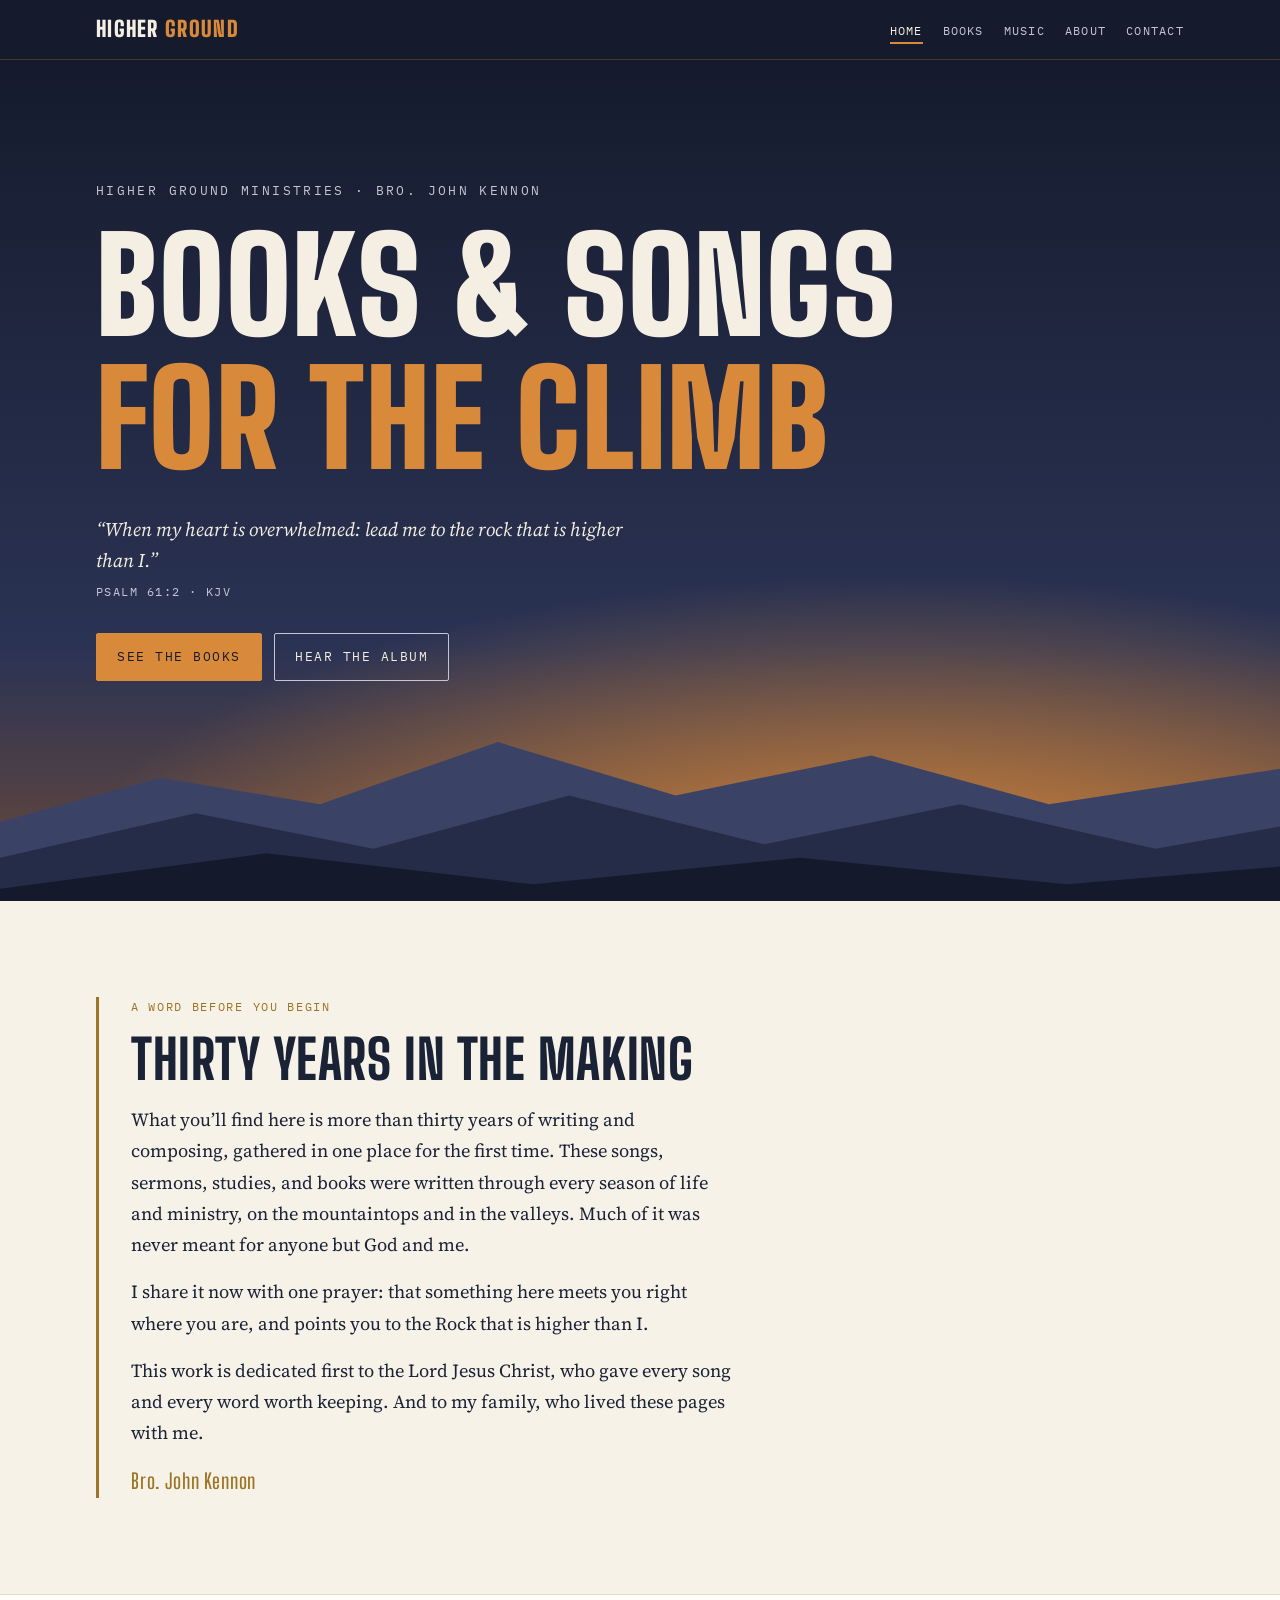
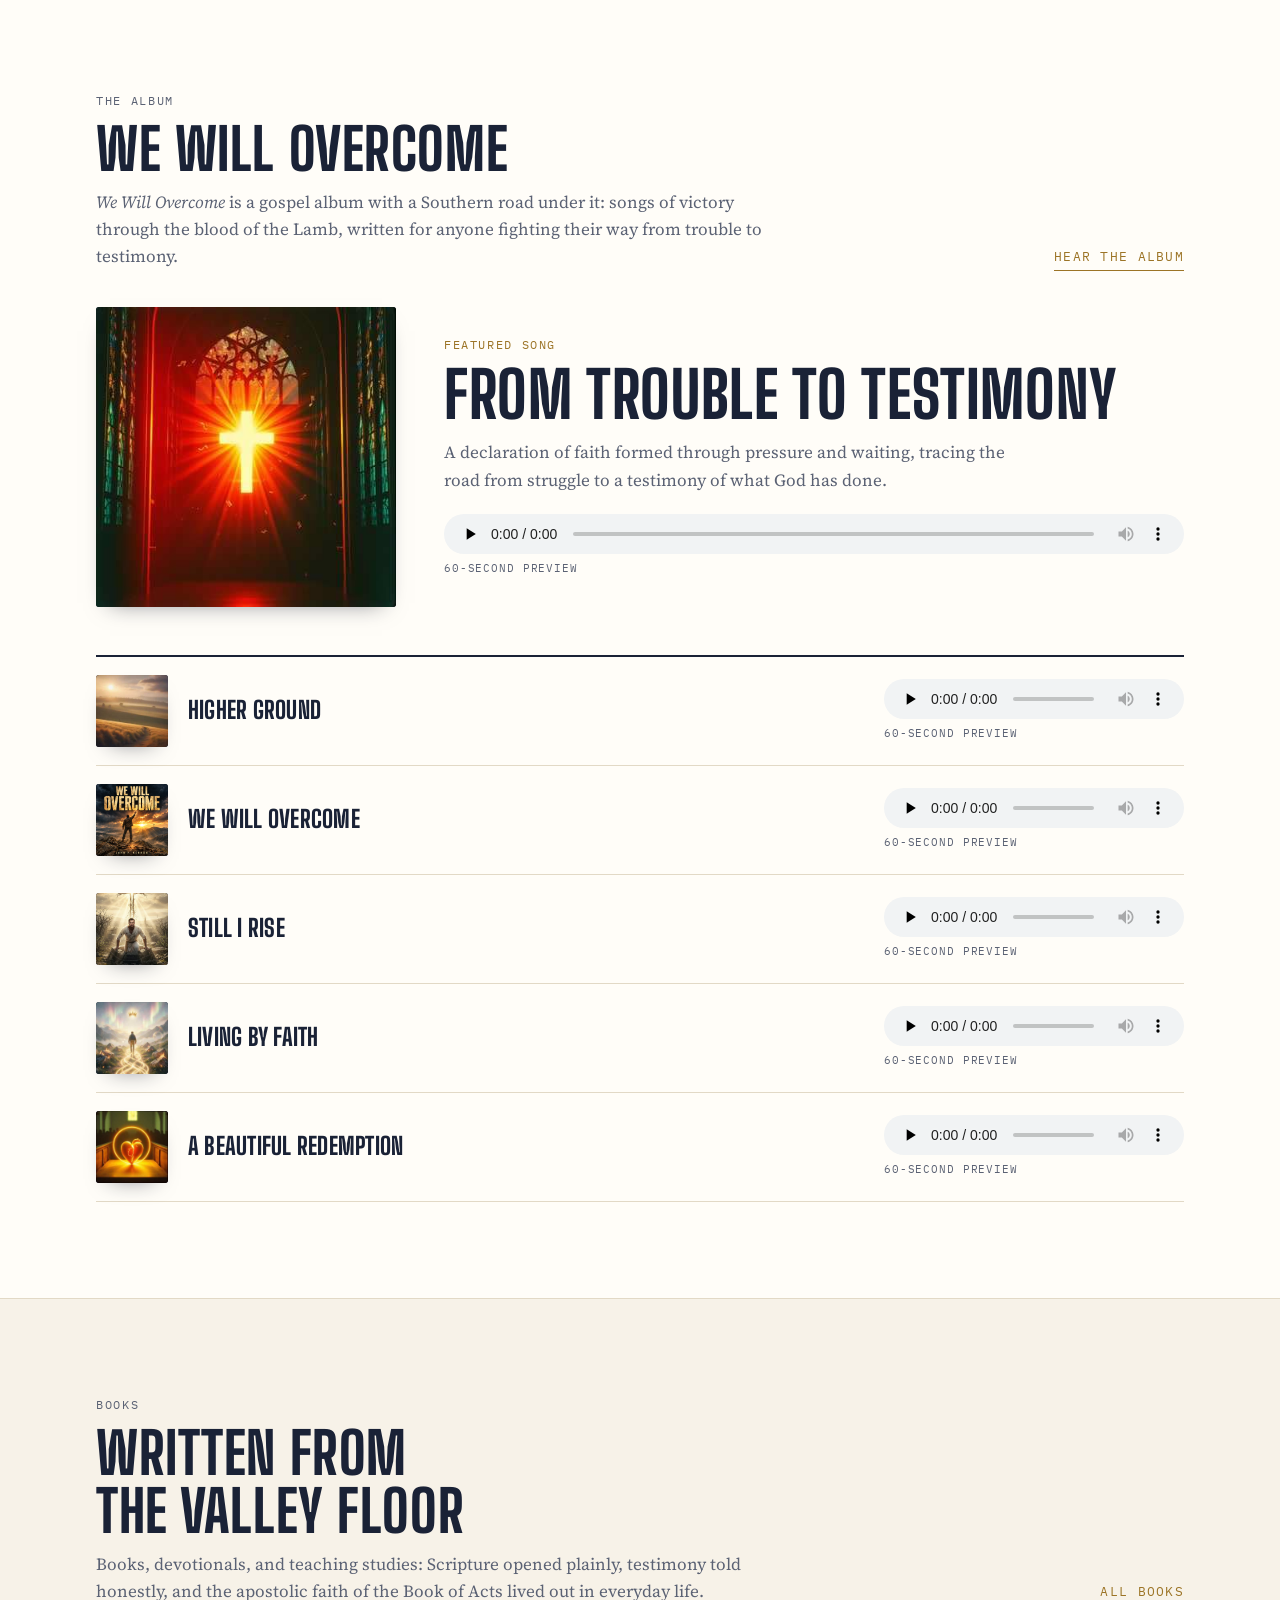
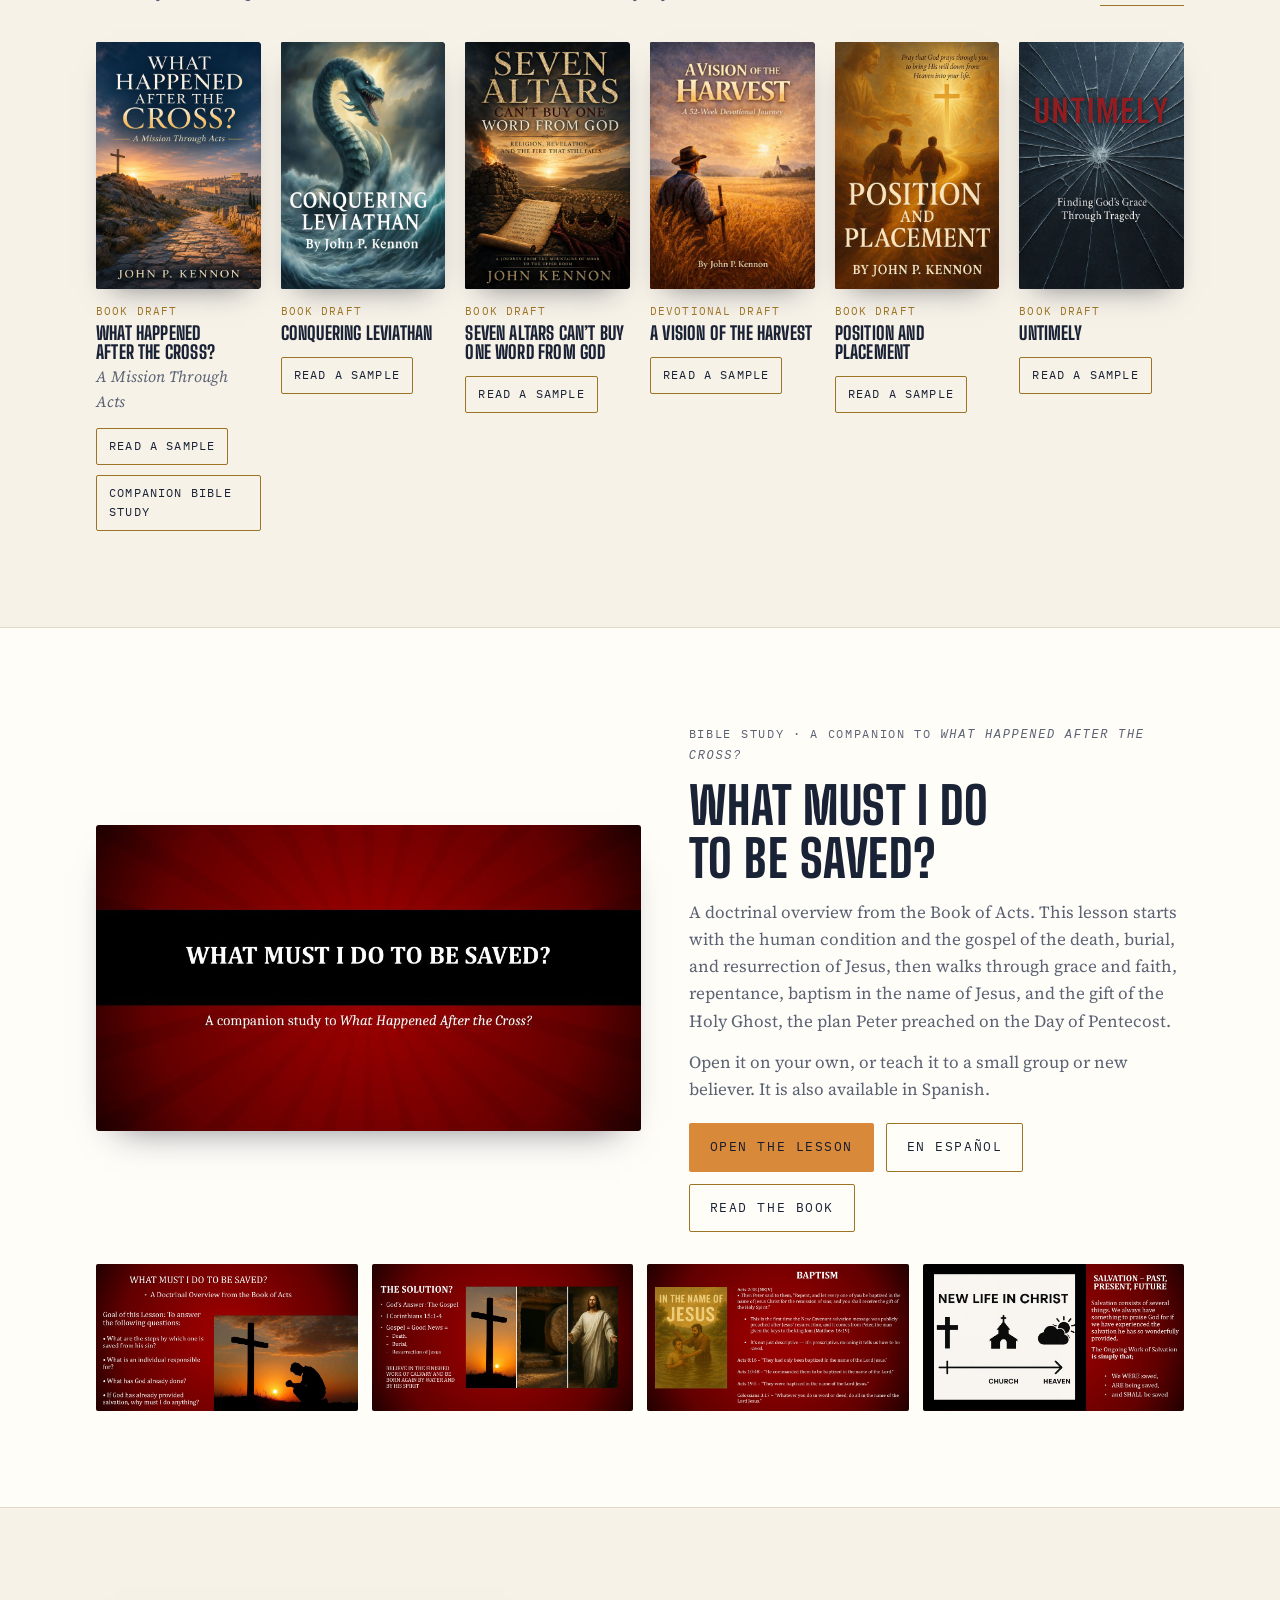
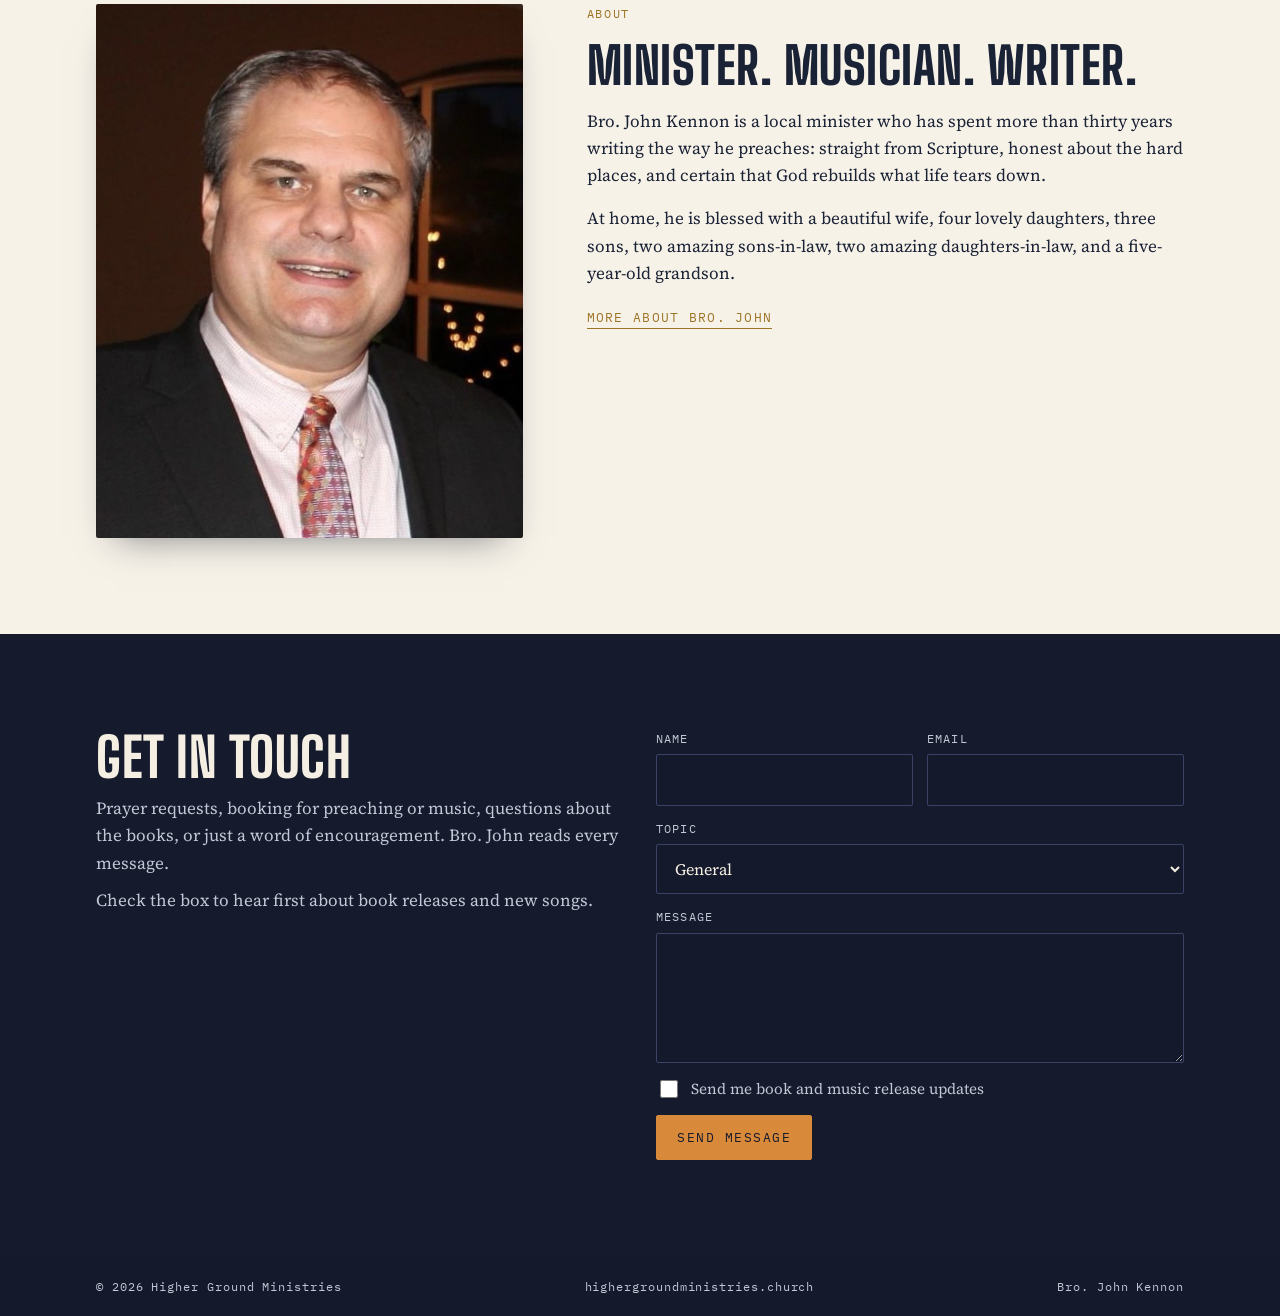
==== commit 2e392d9a: "Merge pull request #25 from therevjpk/site/names-blurbs Consistent name credits and two new song blu" ====
--- a/index.html
+++ b/index.html
@@ -65,7 +65,7 @@
   <div class="wrap">
     <div class="head-row">
       <div class="head">
-        <p class="eyebrow">The album &middot; John P. Kennon</p>
+        <p class="eyebrow">The album</p>
         <h2 id="music-h">We Will Overcome</h2>
         <p><em>We Will Overcome</em> is a gospel album with a Southern road under it: songs of victory through the blood of the Lamb, written for anyone fighting their way from trouble to testimony.</p>
       </div>
@@ -79,9 +79,9 @@
   <div class="wrap">
     <div class="head-row">
       <div class="head">
-        <p class="eyebrow">Books &middot; John P. Kennon</p>
+        <p class="eyebrow">Books</p>
         <h2 id="books-h">Written from the valley floor</h2>
-        <p>Books, devotionals, and teaching studies by John P. Kennon: Scripture opened plainly, testimony told honestly, and the apostolic faith of the Book of Acts lived out in everyday life.</p>
+        <p>Books, devotionals, and teaching studies: Scripture opened plainly, testimony told honestly, and the apostolic faith of the Book of Acts lived out in everyday life.</p>
       </div>
       <a class="more" href="books.html">All books</a>
     </div>
@@ -158,7 +158,7 @@
   <div class="wrap">
     <span>&copy; 2026 Higher Ground Ministries</span>
     <span>highergroundministries.church</span>
-    <span>Bro. John Kennon &middot; John P. Kennon</span>
+    <span>Bro. John Kennon</span>
   </div>
 </footer>
 <script src="assets/site.js"></script>
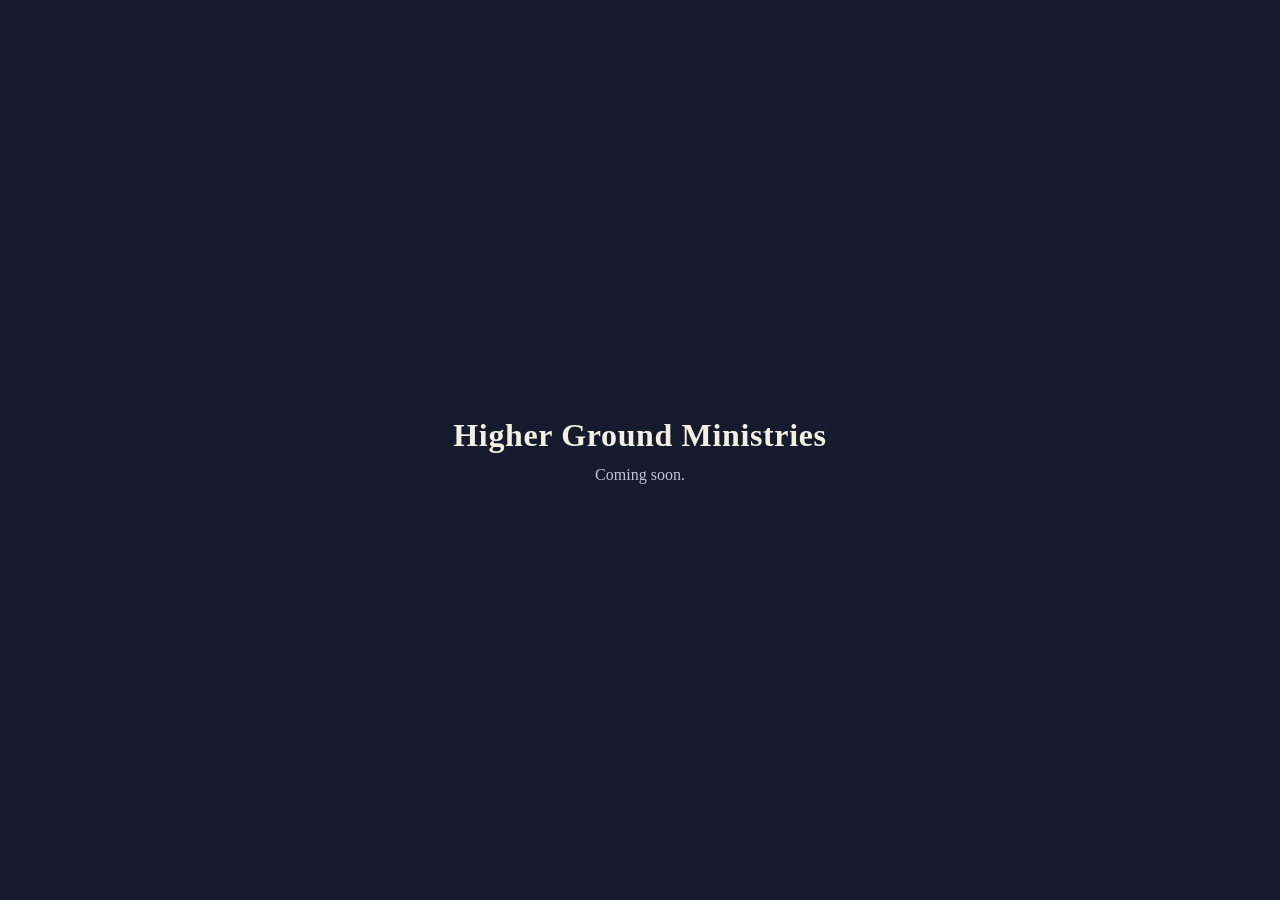
==== commit f6cd15a5: "Take the site offline: coming soon page only Co-Authored-By: Claude Opus 5.5 <noreply@anthropic.com>" ====
--- a/index.html
+++ b/index.html
@@ -2,165 +2,19 @@
 <html lang="en">
 <head>
 <meta charset="utf-8">
-<script>/* myhgm.church is the short name: send visitors to the main address */
-if (/(^|\.)myhgm\.church$/i.test(location.hostname)) location.replace("https://highergroundministries.church" + location.pathname + location.search + location.hash);</script>
 <meta name="viewport" content="width=device-width, initial-scale=1">
+<meta name="robots" content="noindex">
 <title>Higher Ground Ministries</title>
-<meta name="description" content="Books and original gospel music from Bro. John Kennon and Higher Ground Ministries.">
-<meta property="og:title" content="Higher Ground Ministries">
-<meta property="og:description" content="Books and original gospel music from Bro. John Kennon and Higher Ground Ministries.">
-<meta property="og:url" content="https://highergroundministries.church/">
-<link rel="canonical" href="https://highergroundministries.church/">
-<link rel="preconnect" href="https://fonts.googleapis.com">
-<link rel="preconnect" href="https://fonts.gstatic.com" crossorigin>
-<link rel="stylesheet" href="https://fonts.googleapis.com/css2?family=Big+Shoulders+Display:wght@600;800;900&family=Source+Serif+4:ital,opsz,wght@0,8..60,400;0,8..60,600;1,8..60,400&family=IBM+Plex+Mono:wght@400;500&display=swap">
-<link rel="stylesheet" href="assets/site.css">
+<style>
+body{margin:0;min-height:100vh;display:grid;place-items:center;background:#151b2d;color:#f5efe3;font-family:Georgia,serif;text-align:center;padding:24px;box-sizing:border-box}
+h1{font-size:2rem;margin:0 0 12px;letter-spacing:.02em}
+p{margin:0;color:#c3c6d4}
+</style>
 </head>
 <body>
-<a class="skip" href="#main">Skip to content</a>
-<nav class="nav" aria-label="Main">
-  <div class="wrap">
-    <a class="mark" href="index.html">Higher <span>Ground</span></a>
-    <ul>
-      <li><a href="index.html" aria-current="page">Home</a></li>
-      <li><a href="books.html">Books</a></li>
-      <li><a href="music.html">Music</a></li>
-      <li><a href="about.html">About</a></li>
-      <li><a href="index.html#contact">Contact</a></li>
-    </ul>
-  </div>
-</nav>
-
-<header class="hero" id="top">
-  <div class="wrap">
-    <p class="sub">Higher Ground Ministries &middot; Bro. John Kennon</p>
-    <h1>Books &amp; songs <em>for the climb</em></h1>
-    <p class="verse">&ldquo;When my heart is overwhelmed: lead me to the rock that is higher than I.&rdquo;<cite>PSALM 61:2 &middot; KJV</cite></p>
-    <div class="cta">
-      <a class="btn" href="books.html">See the books</a>
-      <a class="btn ghost" href="music.html">Hear the album</a>
-    </div>
-  </div>
-  <svg class="ridges" viewBox="0 0 1440 260" preserveAspectRatio="none" aria-hidden="true">
-    <circle cx="1040" cy="190" r="70"/>
-    <path d="M0 170 L180 120 L360 150 L560 80 L760 140 L980 95 L1180 150 L1440 110 L1440 260 L0 260Z"/>
-    <path d="M0 210 L220 160 L420 200 L640 140 L860 195 L1080 150 L1300 200 L1440 175 L1440 260 L0 260Z"/>
-    <path d="M0 245 L300 205 L600 240 L900 210 L1200 240 L1440 220 L1440 260 L0 260Z"/>
-  </svg>
-</header>
-<main id="main">
-<section class="band dedication" aria-labelledby="dedication-h">
-  <div class="wrap">
-    <div class="dedication-body">
-      <p class="eyebrow">A word before you begin</p>
-      <h2 id="dedication-h">Thirty years in the making</h2>
-      <p>What you&rsquo;ll find here is more than thirty years of writing and composing, gathered in one place for the first time. These songs, sermons, studies, and books were written through every season of life and ministry, on the mountaintops and in the valleys. Much of it was never meant for anyone but God and me.</p>
-      <p>I share it now with one prayer: that something here meets you right where you are, and points you to the Rock that is higher than I.</p>
-      <p>This work is dedicated first to the Lord Jesus Christ, who gave every song and every word worth keeping. And to my family, who lived these pages with me.</p>
-      <p class="sig">Bro. John Kennon</p>
-    </div>
-  </div>
-</section>
-<section class="band alt" aria-labelledby="music-h">
-  <div class="wrap">
-    <div class="head-row">
-      <div class="head">
-        <p class="eyebrow">The album</p>
-        <h2 id="music-h">We Will Overcome</h2>
-        <p><em>We Will Overcome</em> is a gospel album with a Southern road under it: songs of victory through the blood of the Lamb, written for anyone fighting their way from trouble to testimony.</p>
-      </div>
-      <a class="more" href="music.html">Hear the album</a>
-    </div>
-    <div data-songs="featured"></div>
-    <ul class="songs compact" data-songs="teaser"></ul>
-  </div>
-</section>
-<section class="band" aria-labelledby="books-h">
-  <div class="wrap">
-    <div class="head-row">
-      <div class="head">
-        <p class="eyebrow">Books</p>
-        <h2 id="books-h">Written from the valley floor</h2>
-        <p>Books, devotionals, and teaching studies: Scripture opened plainly, testimony told honestly, and the apostolic faith of the Book of Acts lived out in everyday life.</p>
-      </div>
-      <a class="more" href="books.html">All books</a>
-    </div>
-    <div class="books compact" data-books="teaser"></div>
-  </div>
-</section>
-<section class="band alt study" id="study" aria-labelledby="study-h">
-  <div class="wrap">
-    <div class="study-grid">
-      <a class="study-cover" href="studies/next-steps-1-what-must-i-do-to-be-saved.pdf" target="_blank" rel="noopener"><img src="img/studies/ns1-1-01.jpg" alt="Title slide: What Must I Do to Be Saved? A companion study to What Happened After the Cross?" width="960" height="540" loading="lazy"></a>
-      <div class="study-text">
-        <p class="eyebrow">Bible study &middot; A companion to <i>What Happened After the Cross?</i></p>
-        <h2 id="study-h">What Must I Do to Be Saved?</h2>
-        <p>A doctrinal overview from the Book of Acts. This lesson starts with the human condition and the gospel of the death, burial, and resurrection of Jesus, then walks through grace and faith, repentance, baptism in the name of Jesus, and the gift of the Holy Ghost, the plan Peter preached on the Day of Pentecost.</p>
-        <p>Open it on your own, or teach it to a small group or new believer. It is also available in Spanish.</p>
-        <div class="study-actions">
-          <a class="btn" href="studies/next-steps-1-what-must-i-do-to-be-saved.pdf" target="_blank" rel="noopener">Open the lesson</a>
-          <a class="btn line" href="studies/next-steps-1-que-debo-hacer-para-ser-salvo.pdf" target="_blank" rel="noopener" lang="es">En espa&ntilde;ol</a>
-          <a class="btn line" href="books.html#book-after-the-cross">Read the book</a>
-        </div>
-      </div>
-    </div>
-    <ul class="study-slides" aria-label="Slides from the lesson">
-      <li><img src="img/studies/ns1-2-02.jpg" alt="Slide: goal of the lesson" width="960" height="540" loading="lazy"></li>
-      <li><img src="img/studies/ns1-4-04.jpg" alt="Slide: the solution, the gospel" width="960" height="540" loading="lazy"></li>
-      <li><img src="img/studies/ns1-12-12.jpg" alt="Slide: baptism" width="960" height="540" loading="lazy"></li>
-      <li><img src="img/studies/ns1-15-15.jpg" alt="Slide: salvation past, present, future" width="960" height="540" loading="lazy"></li>
-    </ul>
-  </div>
-</section>
-<section class="band" aria-labelledby="about-h">
-  <div class="wrap about">
-    <img class="portrait-img" src="img/john-kennon.jpg" alt="Bro. John Kennon" width="640" height="800">
-    <div class="about-body">
-      <p class="eyebrow">About</p>
-      <h2 id="about-h">Minister. Musician. Writer.</h2>
-      <p>Bro. John Kennon is a local minister who has spent more than thirty years writing the way he preaches: straight from Scripture, honest about the hard places, and certain that God rebuilds what life tears down.</p>
-      <p>At home, he is blessed with a beautiful wife, four lovely daughters, three sons, two amazing sons-in-law, two amazing daughters-in-law, and a five-year-old grandson.</p>
-      <p><a class="more" href="about.html">More about Bro. John</a></p>
-    </div>
-  </div>
-</section>
-<section class="band contact" id="contact" aria-labelledby="contact-h">
-  <div class="wrap">
-    <div>
-      <h2 id="contact-h">Get in touch</h2>
-      <p>Prayer requests, booking for preaching or music, questions about the books, or just a word of encouragement. Bro. John reads every message.</p>
-      <p>Check the box to hear first about book releases and new songs.</p>
-    </div>
-    <div>
-      <p class="thanks" id="thanks" hidden>Thank you. Your message is on its way, and Bro. John will get back to you.</p>
-      <form id="contact-form" action="https://formsubmit.co/stackskennon@gmail.com" method="POST">
-        <input type="hidden" name="_subject" value="New message from highergroundministries.church">
-        <input type="hidden" name="_next" value="https://highergroundministries.church/?sent=1#contact">
-        <input type="hidden" name="_template" value="table">
-        <input type="text" name="_honey" class="hp" tabindex="-1" autocomplete="off" aria-hidden="true">
-        <div class="row2">
-          <div class="fld"><label for="cf-name">Name</label><input id="cf-name" name="name" type="text" autocomplete="name" required></div>
-          <div class="fld"><label for="cf-email">Email</label><input id="cf-email" name="email" type="email" autocomplete="email" required></div>
-        </div>
-        <div class="fld"><label for="cf-topic">Topic</label>
-          <select id="cf-topic" name="topic">
-            <option>General</option><option>Prayer request</option><option>Booking: preaching or music</option><option>Books</option><option>Music</option>
-          </select></div>
-        <div class="fld"><label for="cf-msg">Message</label><textarea id="cf-msg" name="message" required></textarea></div>
-        <label class="chk"><input id="cf-updates" type="checkbox" name="updates" value="Yes, send release updates"> Send me book and music release updates</label>
-        <button class="btn" type="submit">Send message</button>
-      </form>
-    </div>
-  </div>
-</section>
-</main>
-<footer>
-  <div class="wrap">
-    <span>&copy; 2026 Higher Ground Ministries</span>
-    <span>highergroundministries.church</span>
-    <span>Bro. John Kennon</span>
-  </div>
-</footer>
-<script src="assets/site.js"></script>
+<div>
+<h1>Higher Ground Ministries</h1>
+<p>Coming soon.</p>
+</div>
 </body>
 </html>
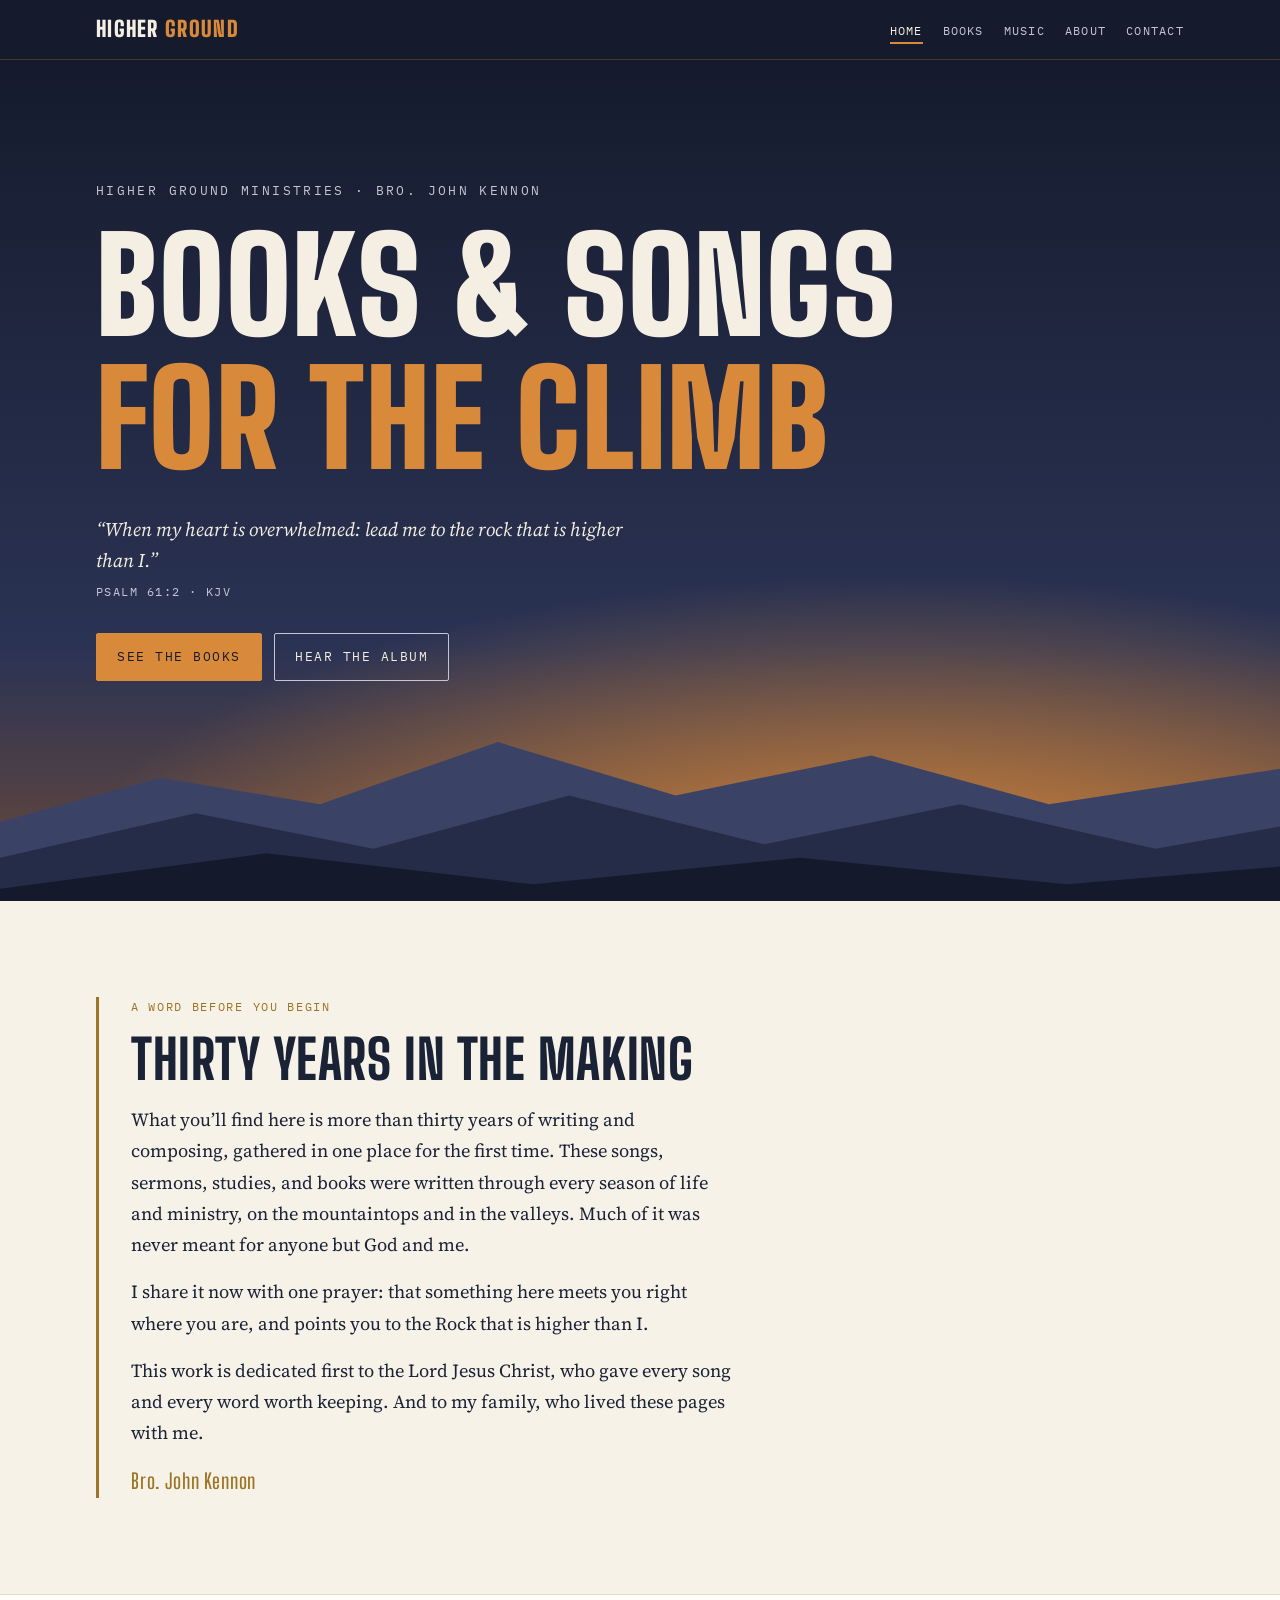
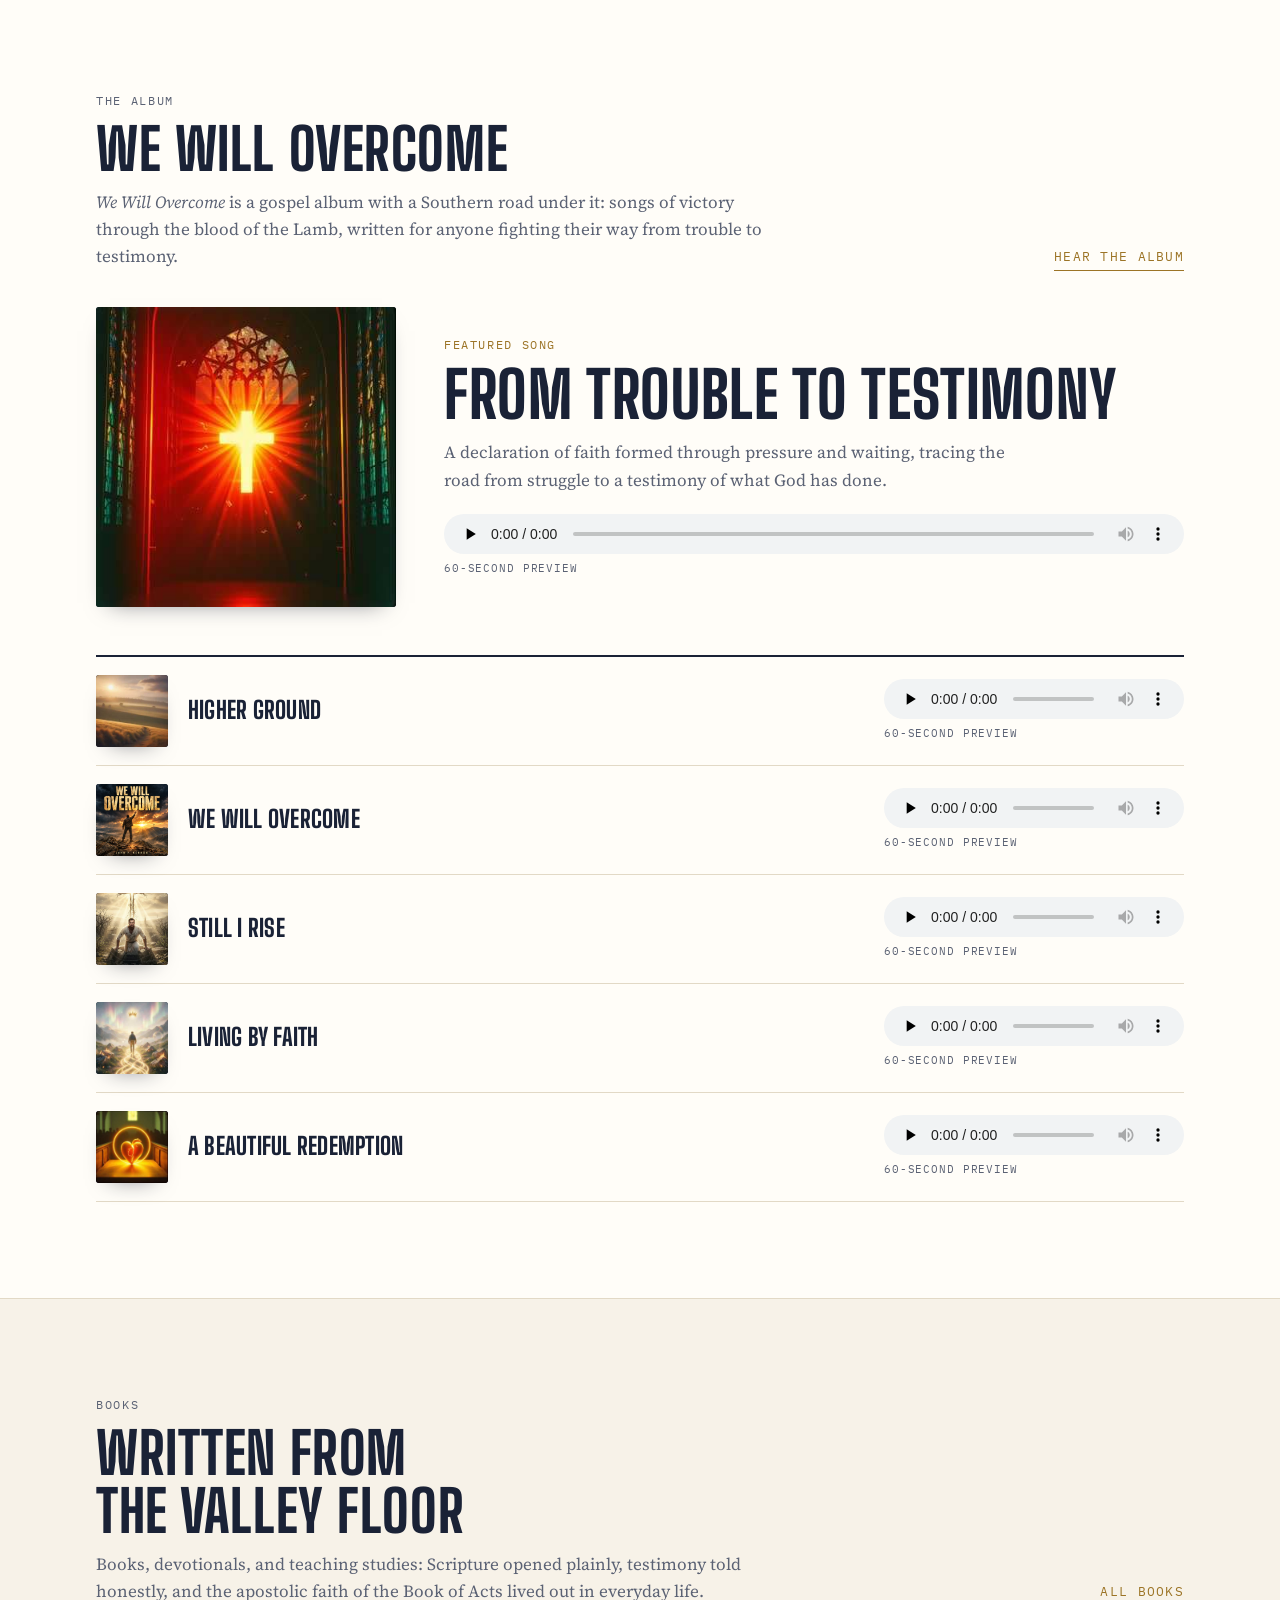
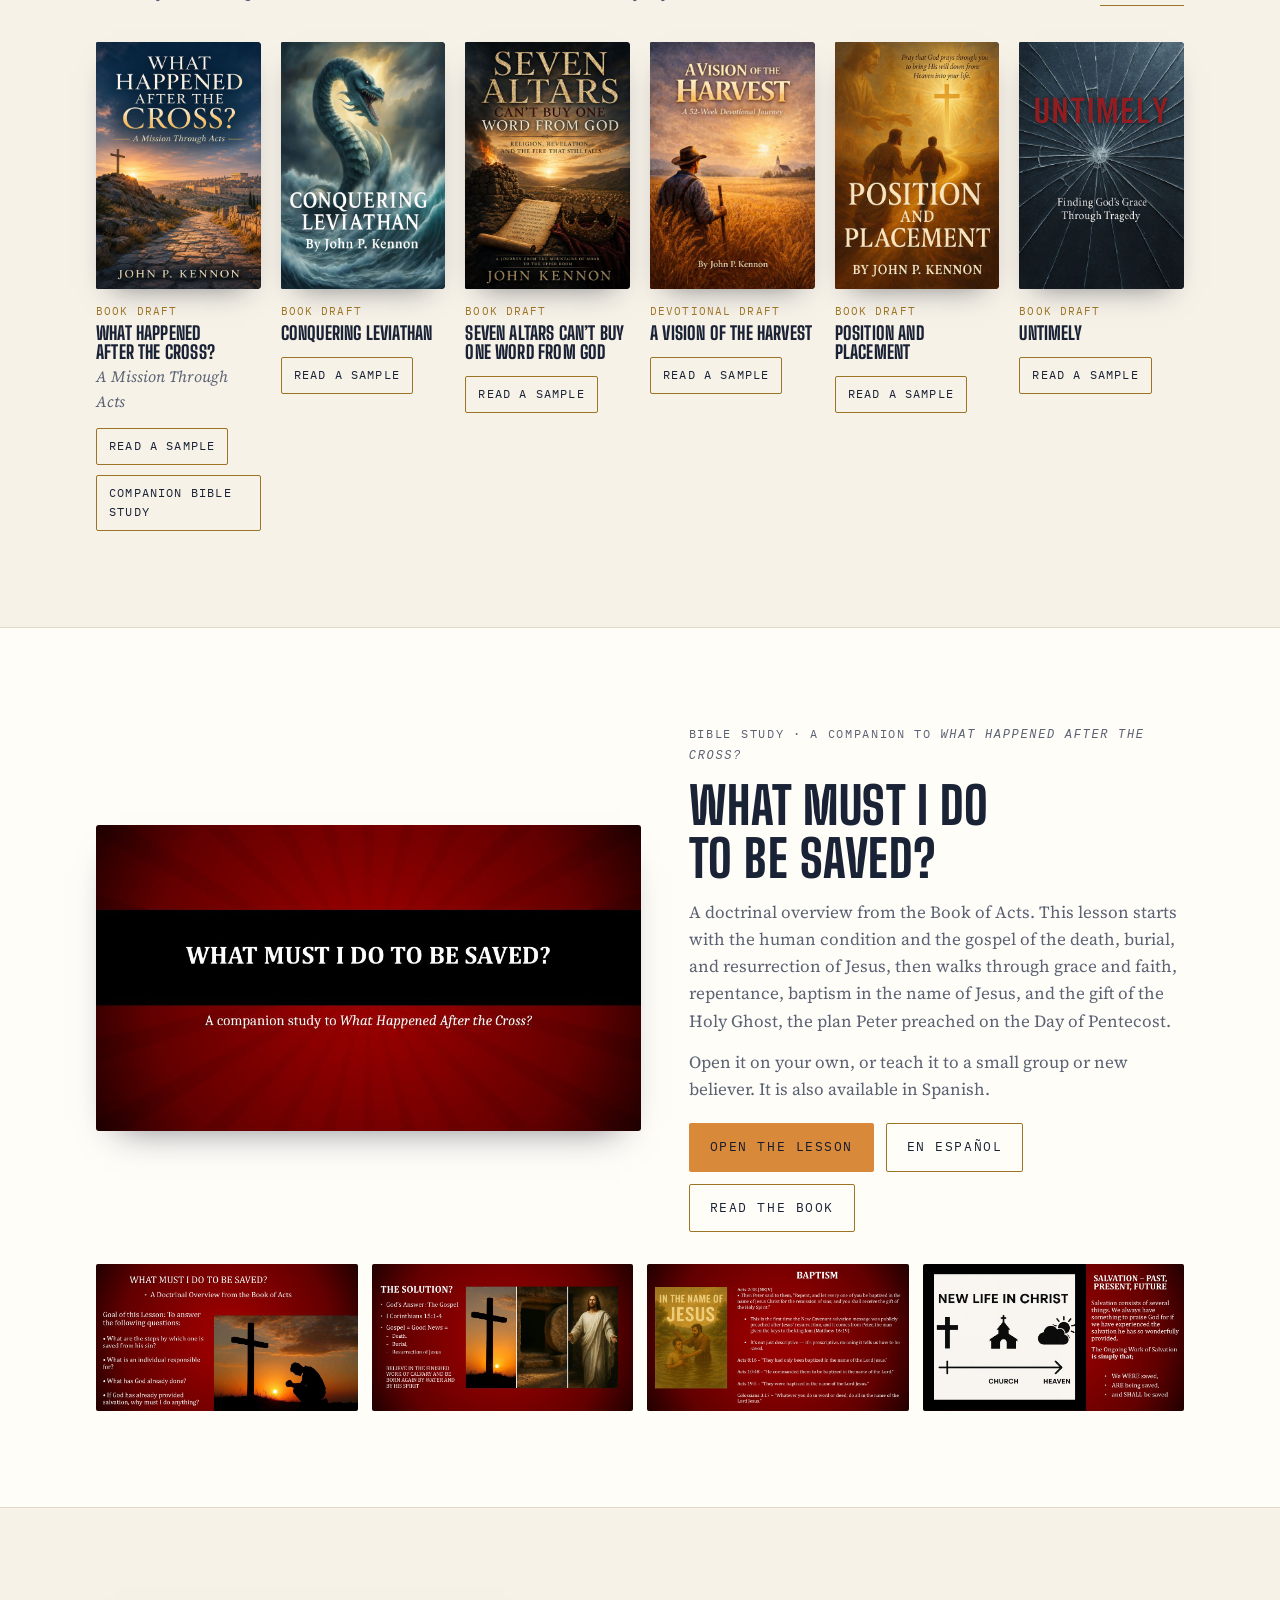
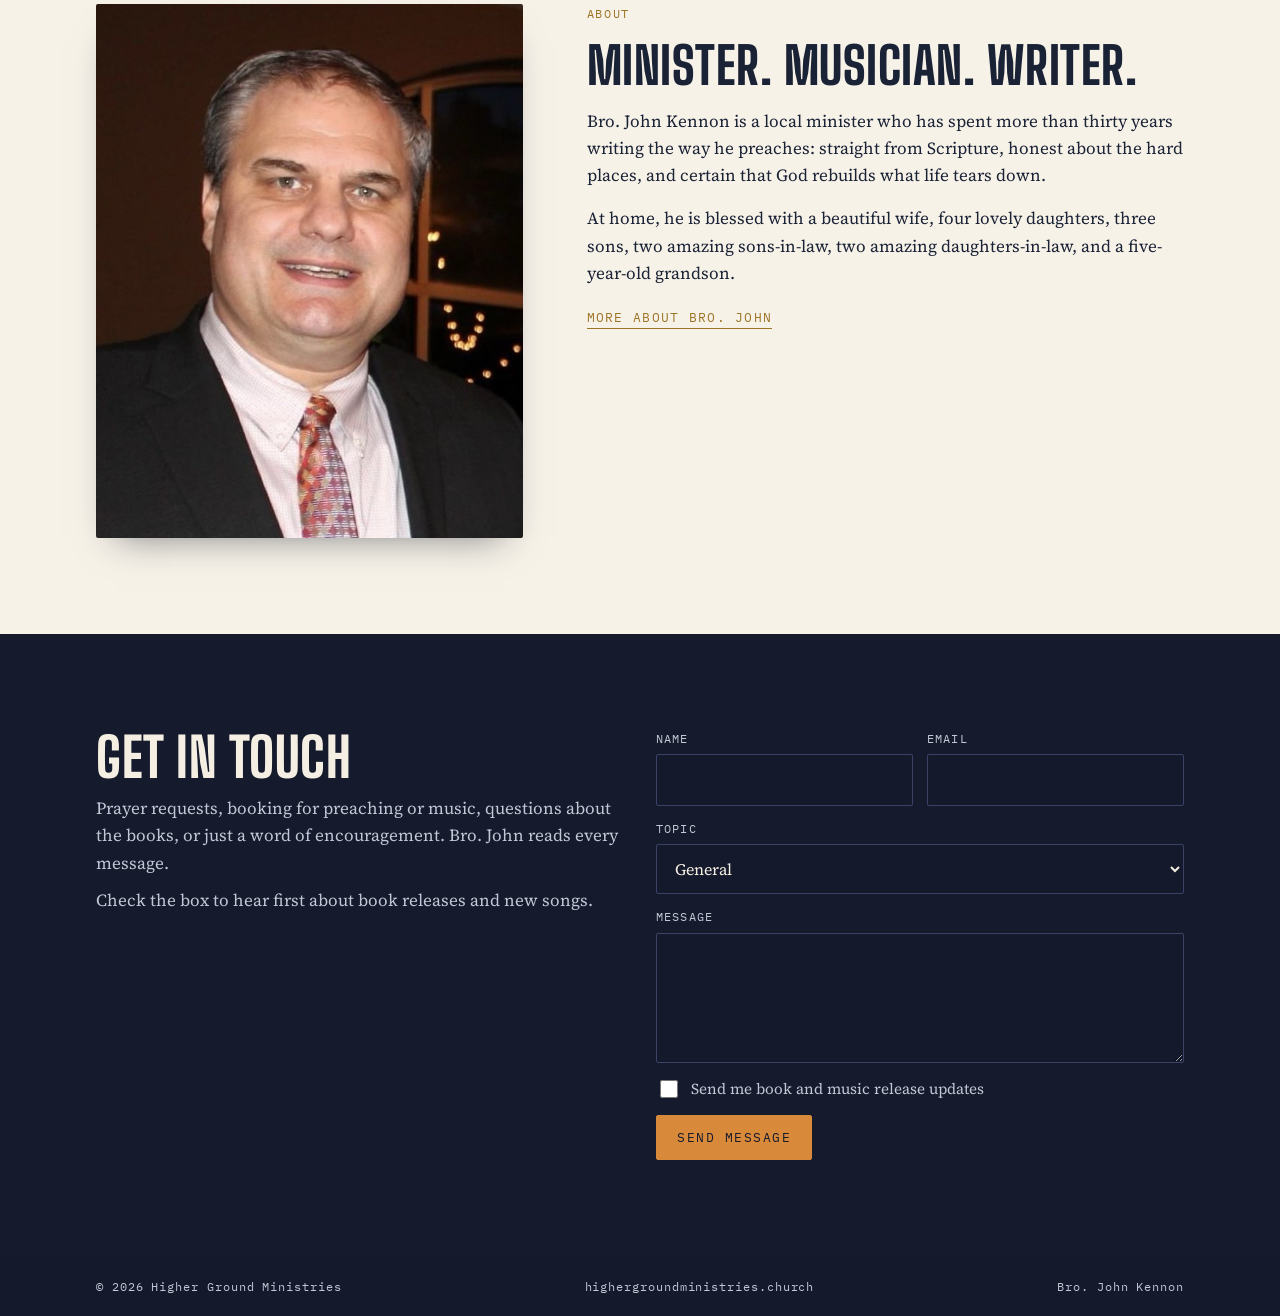
==== commit 5413dadd: "Bring the site back online Restores the full site removed in #27.  Co-Authored-By: Claude Opus 5.5 <" ====
--- a/index.html
+++ b/index.html
@@ -2,19 +2,165 @@
 <html lang="en">
 <head>
 <meta charset="utf-8">
+<script>/* myhgm.church is the short name: send visitors to the main address */
+if (/(^|\.)myhgm\.church$/i.test(location.hostname)) location.replace("https://highergroundministries.church" + location.pathname + location.search + location.hash);</script>
 <meta name="viewport" content="width=device-width, initial-scale=1">
-<meta name="robots" content="noindex">
 <title>Higher Ground Ministries</title>
-<style>
-body{margin:0;min-height:100vh;display:grid;place-items:center;background:#151b2d;color:#f5efe3;font-family:Georgia,serif;text-align:center;padding:24px;box-sizing:border-box}
-h1{font-size:2rem;margin:0 0 12px;letter-spacing:.02em}
-p{margin:0;color:#c3c6d4}
-</style>
+<meta name="description" content="Books and original gospel music from Bro. John Kennon and Higher Ground Ministries.">
+<meta property="og:title" content="Higher Ground Ministries">
+<meta property="og:description" content="Books and original gospel music from Bro. John Kennon and Higher Ground Ministries.">
+<meta property="og:url" content="https://highergroundministries.church/">
+<link rel="canonical" href="https://highergroundministries.church/">
+<link rel="preconnect" href="https://fonts.googleapis.com">
+<link rel="preconnect" href="https://fonts.gstatic.com" crossorigin>
+<link rel="stylesheet" href="https://fonts.googleapis.com/css2?family=Big+Shoulders+Display:wght@600;800;900&family=Source+Serif+4:ital,opsz,wght@0,8..60,400;0,8..60,600;1,8..60,400&family=IBM+Plex+Mono:wght@400;500&display=swap">
+<link rel="stylesheet" href="assets/site.css">
 </head>
 <body>
-<div>
-<h1>Higher Ground Ministries</h1>
-<p>Coming soon.</p>
-</div>
+<a class="skip" href="#main">Skip to content</a>
+<nav class="nav" aria-label="Main">
+  <div class="wrap">
+    <a class="mark" href="index.html">Higher <span>Ground</span></a>
+    <ul>
+      <li><a href="index.html" aria-current="page">Home</a></li>
+      <li><a href="books.html">Books</a></li>
+      <li><a href="music.html">Music</a></li>
+      <li><a href="about.html">About</a></li>
+      <li><a href="index.html#contact">Contact</a></li>
+    </ul>
+  </div>
+</nav>
+
+<header class="hero" id="top">
+  <div class="wrap">
+    <p class="sub">Higher Ground Ministries &middot; Bro. John Kennon</p>
+    <h1>Books &amp; songs <em>for the climb</em></h1>
+    <p class="verse">&ldquo;When my heart is overwhelmed: lead me to the rock that is higher than I.&rdquo;<cite>PSALM 61:2 &middot; KJV</cite></p>
+    <div class="cta">
+      <a class="btn" href="books.html">See the books</a>
+      <a class="btn ghost" href="music.html">Hear the album</a>
+    </div>
+  </div>
+  <svg class="ridges" viewBox="0 0 1440 260" preserveAspectRatio="none" aria-hidden="true">
+    <circle cx="1040" cy="190" r="70"/>
+    <path d="M0 170 L180 120 L360 150 L560 80 L760 140 L980 95 L1180 150 L1440 110 L1440 260 L0 260Z"/>
+    <path d="M0 210 L220 160 L420 200 L640 140 L860 195 L1080 150 L1300 200 L1440 175 L1440 260 L0 260Z"/>
+    <path d="M0 245 L300 205 L600 240 L900 210 L1200 240 L1440 220 L1440 260 L0 260Z"/>
+  </svg>
+</header>
+<main id="main">
+<section class="band dedication" aria-labelledby="dedication-h">
+  <div class="wrap">
+    <div class="dedication-body">
+      <p class="eyebrow">A word before you begin</p>
+      <h2 id="dedication-h">Thirty years in the making</h2>
+      <p>What you&rsquo;ll find here is more than thirty years of writing and composing, gathered in one place for the first time. These songs, sermons, studies, and books were written through every season of life and ministry, on the mountaintops and in the valleys. Much of it was never meant for anyone but God and me.</p>
+      <p>I share it now with one prayer: that something here meets you right where you are, and points you to the Rock that is higher than I.</p>
+      <p>This work is dedicated first to the Lord Jesus Christ, who gave every song and every word worth keeping. And to my family, who lived these pages with me.</p>
+      <p class="sig">Bro. John Kennon</p>
+    </div>
+  </div>
+</section>
+<section class="band alt" aria-labelledby="music-h">
+  <div class="wrap">
+    <div class="head-row">
+      <div class="head">
+        <p class="eyebrow">The album</p>
+        <h2 id="music-h">We Will Overcome</h2>
+        <p><em>We Will Overcome</em> is a gospel album with a Southern road under it: songs of victory through the blood of the Lamb, written for anyone fighting their way from trouble to testimony.</p>
+      </div>
+      <a class="more" href="music.html">Hear the album</a>
+    </div>
+    <div data-songs="featured"></div>
+    <ul class="songs compact" data-songs="teaser"></ul>
+  </div>
+</section>
+<section class="band" aria-labelledby="books-h">
+  <div class="wrap">
+    <div class="head-row">
+      <div class="head">
+        <p class="eyebrow">Books</p>
+        <h2 id="books-h">Written from the valley floor</h2>
+        <p>Books, devotionals, and teaching studies: Scripture opened plainly, testimony told honestly, and the apostolic faith of the Book of Acts lived out in everyday life.</p>
+      </div>
+      <a class="more" href="books.html">All books</a>
+    </div>
+    <div class="books compact" data-books="teaser"></div>
+  </div>
+</section>
+<section class="band alt study" id="study" aria-labelledby="study-h">
+  <div class="wrap">
+    <div class="study-grid">
+      <a class="study-cover" href="studies/next-steps-1-what-must-i-do-to-be-saved.pdf" target="_blank" rel="noopener"><img src="img/studies/ns1-1-01.jpg" alt="Title slide: What Must I Do to Be Saved? A companion study to What Happened After the Cross?" width="960" height="540" loading="lazy"></a>
+      <div class="study-text">
+        <p class="eyebrow">Bible study &middot; A companion to <i>What Happened After the Cross?</i></p>
+        <h2 id="study-h">What Must I Do to Be Saved?</h2>
+        <p>A doctrinal overview from the Book of Acts. This lesson starts with the human condition and the gospel of the death, burial, and resurrection of Jesus, then walks through grace and faith, repentance, baptism in the name of Jesus, and the gift of the Holy Ghost, the plan Peter preached on the Day of Pentecost.</p>
+        <p>Open it on your own, or teach it to a small group or new believer. It is also available in Spanish.</p>
+        <div class="study-actions">
+          <a class="btn" href="studies/next-steps-1-what-must-i-do-to-be-saved.pdf" target="_blank" rel="noopener">Open the lesson</a>
+          <a class="btn line" href="studies/next-steps-1-que-debo-hacer-para-ser-salvo.pdf" target="_blank" rel="noopener" lang="es">En espa&ntilde;ol</a>
+          <a class="btn line" href="books.html#book-after-the-cross">Read the book</a>
+        </div>
+      </div>
+    </div>
+    <ul class="study-slides" aria-label="Slides from the lesson">
+      <li><img src="img/studies/ns1-2-02.jpg" alt="Slide: goal of the lesson" width="960" height="540" loading="lazy"></li>
+      <li><img src="img/studies/ns1-4-04.jpg" alt="Slide: the solution, the gospel" width="960" height="540" loading="lazy"></li>
+      <li><img src="img/studies/ns1-12-12.jpg" alt="Slide: baptism" width="960" height="540" loading="lazy"></li>
+      <li><img src="img/studies/ns1-15-15.jpg" alt="Slide: salvation past, present, future" width="960" height="540" loading="lazy"></li>
+    </ul>
+  </div>
+</section>
+<section class="band" aria-labelledby="about-h">
+  <div class="wrap about">
+    <img class="portrait-img" src="img/john-kennon.jpg" alt="Bro. John Kennon" width="640" height="800">
+    <div class="about-body">
+      <p class="eyebrow">About</p>
+      <h2 id="about-h">Minister. Musician. Writer.</h2>
+      <p>Bro. John Kennon is a local minister who has spent more than thirty years writing the way he preaches: straight from Scripture, honest about the hard places, and certain that God rebuilds what life tears down.</p>
+      <p>At home, he is blessed with a beautiful wife, four lovely daughters, three sons, two amazing sons-in-law, two amazing daughters-in-law, and a five-year-old grandson.</p>
+      <p><a class="more" href="about.html">More about Bro. John</a></p>
+    </div>
+  </div>
+</section>
+<section class="band contact" id="contact" aria-labelledby="contact-h">
+  <div class="wrap">
+    <div>
+      <h2 id="contact-h">Get in touch</h2>
+      <p>Prayer requests, booking for preaching or music, questions about the books, or just a word of encouragement. Bro. John reads every message.</p>
+      <p>Check the box to hear first about book releases and new songs.</p>
+    </div>
+    <div>
+      <p class="thanks" id="thanks" hidden>Thank you. Your message is on its way, and Bro. John will get back to you.</p>
+      <form id="contact-form" action="https://formsubmit.co/stackskennon@gmail.com" method="POST">
+        <input type="hidden" name="_subject" value="New message from highergroundministries.church">
+        <input type="hidden" name="_next" value="https://highergroundministries.church/?sent=1#contact">
+        <input type="hidden" name="_template" value="table">
+        <input type="text" name="_honey" class="hp" tabindex="-1" autocomplete="off" aria-hidden="true">
+        <div class="row2">
+          <div class="fld"><label for="cf-name">Name</label><input id="cf-name" name="name" type="text" autocomplete="name" required></div>
+          <div class="fld"><label for="cf-email">Email</label><input id="cf-email" name="email" type="email" autocomplete="email" required></div>
+        </div>
+        <div class="fld"><label for="cf-topic">Topic</label>
+          <select id="cf-topic" name="topic">
+            <option>General</option><option>Prayer request</option><option>Booking: preaching or music</option><option>Books</option><option>Music</option>
+          </select></div>
+        <div class="fld"><label for="cf-msg">Message</label><textarea id="cf-msg" name="message" required></textarea></div>
+        <label class="chk"><input id="cf-updates" type="checkbox" name="updates" value="Yes, send release updates"> Send me book and music release updates</label>
+        <button class="btn" type="submit">Send message</button>
+      </form>
+    </div>
+  </div>
+</section>
+</main>
+<footer>
+  <div class="wrap">
+    <span>&copy; 2026 Higher Ground Ministries</span>
+    <span>highergroundministries.church</span>
+    <span>Bro. John Kennon</span>
+  </div>
+</footer>
+<script src="assets/site.js"></script>
 </body>
 </html>
--- a/assets/site.css
+++ b/assets/site.css
@@ -0,0 +1,238 @@
+/* Higher Ground Ministries
+   Layout: dusk ridgeline hero, then warm ivory reading bands; navy for nav, contact and footer.
+   Covers carry the color; the page stays quiet around them. */
+:root{
+  --bg:#f7f2e8;           /* warm ivory */
+  --surface:#fffdf8;
+  --ink:#1a2236;          /* deep navy ink */
+  --muted:#5b6274;
+  --line:#e2d9c6;
+  --gold:#9c7426;         /* muted gold, readable on ivory */
+  --gold-soft:#efe3c6;
+  --navy:#151b2d; --navy-2:#2b3354; --glow:#d9893a;
+  --ridge1:#3a4366; --ridge2:#252c47; --ridge3:#141a2b;
+  --on-navy:#f5efe3; --on-navy-muted:#c3c6d4;
+  --f-display:"Big Shoulders Display","Oswald","Arial Narrow",Impact,sans-serif;
+  --f-body:"Source Serif 4",Georgia,"Times New Roman",serif;
+  --f-mono:"IBM Plex Mono",ui-monospace,Menlo,Consolas,monospace;
+}
+@media (prefers-color-scheme:dark){:root:not([data-theme="light"]){
+  --bg:#12161f;--surface:#1a1f2c;--ink:#ece6da;--muted:#a3a9b8;--line:#2d3343;--gold:#d9ad5c;--gold-soft:#3a3020;color-scheme:dark}}
+:root[data-theme="dark"]{--bg:#12161f;--surface:#1a1f2c;--ink:#ece6da;--muted:#a3a9b8;--line:#2d3343;--gold:#d9ad5c;--gold-soft:#3a3020;color-scheme:dark}
+
+*{box-sizing:border-box}
+html{scroll-padding-top:72px}
+body{margin:0;background:var(--bg);color:var(--ink);font-family:var(--f-body);font-size:1.0625rem;line-height:1.6;-webkit-font-smoothing:antialiased}
+img{max-width:100%;display:block}
+[hidden]{display:none!important}
+.wrap{max-width:1120px;margin:0 auto;padding-left:max(16px,env(safe-area-inset-left,0px));padding-right:max(16px,env(safe-area-inset-right,0px))}
+h1,h2,h3{font-family:var(--f-display);font-weight:800;line-height:1.02;letter-spacing:.01em;text-wrap:balance;margin:0}
+p{margin:0}
+a{color:inherit}
+:focus-visible{outline:3px solid var(--glow);outline-offset:3px;border-radius:2px}
+.eyebrow{font-family:var(--f-mono);font-size:.75rem;letter-spacing:.14em;text-transform:uppercase;color:var(--gold)}
+.skip{position:absolute;left:-9999px;top:8px;z-index:20;background:var(--surface);color:var(--ink);padding:8px 12px}
+.skip:focus{left:16px}
+
+/* nav */
+.nav{position:sticky;top:0;z-index:9;background:var(--navy);border-bottom:1px solid rgba(217,137,58,.25)}
+.nav .wrap{display:flex;align-items:center;justify-content:space-between;gap:12px 20px;padding-block:12px;flex-wrap:wrap}
+.mark{font-family:var(--f-display);font-weight:900;font-size:1.35rem;letter-spacing:.06em;text-transform:uppercase;color:var(--on-navy);text-decoration:none}
+.mark span{color:var(--glow)}
+.nav ul{display:flex;gap:6px 20px;list-style:none;margin:0;padding:0;flex-wrap:wrap}
+.nav ul a{color:var(--on-navy-muted);text-decoration:none;font-family:var(--f-mono);font-size:.78rem;letter-spacing:.1em;text-transform:uppercase;padding:4px 0}
+.nav ul a:hover,.nav ul a[aria-current="page"]{color:var(--on-navy)}
+.nav ul a[aria-current="page"]{box-shadow:0 2px 0 var(--glow)}
+
+/* hero */
+.hero{position:relative;overflow:hidden;color:var(--on-navy);
+  background:radial-gradient(120% 70% at 70% 100%,var(--glow) 0%,transparent 55%),linear-gradient(180deg,var(--navy) 0%,var(--navy-2) 70%,#6b4a3a 100%)}
+.hero .wrap{position:relative;z-index:2;padding-block:clamp(56px,10vw,120px) clamp(140px,19vw,220px)}
+.hero h1{font-size:clamp(3.2rem,10.5vw,8.2rem);font-weight:900;text-transform:uppercase}
+.hero h1 em{font-style:normal;color:var(--glow);display:block}
+.hero .sub{font-family:var(--f-mono);font-size:.82rem;letter-spacing:.18em;text-transform:uppercase;color:var(--on-navy-muted);margin-bottom:18px}
+.hero .verse{max-width:34rem;margin-top:28px;font-size:1.2rem;font-style:italic}
+.hero .verse cite{display:block;font-style:normal;font-family:var(--f-mono);font-size:.75rem;letter-spacing:.12em;color:var(--on-navy-muted);margin-top:6px}
+.page-hero .wrap{padding-block:clamp(44px,7vw,80px) clamp(110px,14vw,170px)}
+.page-hero h1{font-size:clamp(2.8rem,8vw,5.6rem)}
+.page-hero p.lead{max-width:38rem;margin-top:16px;font-size:1.15rem;color:var(--on-navy-muted)}
+.ridges{position:absolute;inset:auto 0 -1px 0;width:100%;height:auto;z-index:1;display:block}
+.ridges path:nth-of-type(1){fill:var(--ridge1)} .ridges path:nth-of-type(2){fill:var(--ridge2)} .ridges path:nth-of-type(3){fill:var(--ridge3)}
+.ridges circle{fill:var(--glow);opacity:.9}
+
+.cta{display:flex;gap:12px;flex-wrap:wrap;margin-top:32px}
+.btn{display:inline-block;font-family:var(--f-mono);font-size:.8rem;letter-spacing:.12em;text-transform:uppercase;text-decoration:none;padding:13px 20px;border-radius:2px;border:1.5px solid var(--glow);color:var(--navy);background:var(--glow);cursor:pointer}
+.btn.ghost{background:transparent;color:var(--on-navy);border-color:var(--on-navy-muted)}
+.btn.line{background:transparent;color:var(--ink);border-color:var(--gold)}
+.btn:hover{filter:brightness(1.08)}
+
+/* bands */
+.band{padding-block:clamp(56px,8vw,96px)}
+.band.alt{background:var(--surface);border-block:1px solid var(--line)}
+.head{display:grid;gap:10px;margin-bottom:36px;max-width:42rem}
+.head h2{font-size:clamp(2.3rem,5.5vw,3.6rem);text-transform:uppercase}
+.head p{color:var(--muted)}
+.head-row{display:flex;justify-content:space-between;align-items:end;gap:16px 32px;flex-wrap:wrap;margin-bottom:36px}
+.head-row .head{margin-bottom:0}
+.more{font-family:var(--f-mono);font-size:.8rem;letter-spacing:.1em;text-transform:uppercase;color:var(--gold);text-decoration:none;border-bottom:1px solid currentColor;padding-bottom:2px;white-space:nowrap}
+.group-title{font-family:var(--f-mono);font-size:.78rem;letter-spacing:.14em;text-transform:uppercase;color:var(--muted);margin:48px 0 20px;padding-top:16px;border-top:1px solid var(--line)}
+.group-title:first-child{margin-top:0}
+
+/* covers */
+.cover{aspect-ratio:2/3;width:100%;max-width:100%;border-radius:2px 4px 4px 2px;overflow:hidden;background:var(--navy);
+  box-shadow:inset 5px 0 0 rgba(0,0,0,.16),0 14px 28px -16px rgba(20,26,43,.55)}
+.cover img{width:100%;height:100%;object-fit:cover}
+.cover.square{aspect-ratio:1/1;border-radius:3px;box-shadow:0 10px 22px -14px rgba(20,26,43,.55)}
+.titlecard{width:100%;height:100%;display:flex;flex-direction:column;justify-content:space-between;padding:14% 12%;color:var(--on-navy);
+  background:radial-gradient(100% 60% at 70% 100%,rgba(217,137,58,.45),transparent 60%),linear-gradient(170deg,var(--navy-2),var(--navy))}
+.titlecard b{font-family:var(--f-display);font-weight:800;text-transform:uppercase;font-size:clamp(1rem,2.4vw,1.4rem);line-height:1;text-wrap:balance}
+.titlecard small{font-family:var(--f-mono);font-size:.6rem;letter-spacing:.14em;text-transform:uppercase;color:var(--on-navy-muted)}
+.square .titlecard{padding:12%}
+.square .titlecard b{font-size:1rem}
+.titlecard.mono{justify-content:center;align-items:center;padding:0}
+.titlecard.mono b{font-size:2rem;color:var(--glow)}
+
+/* book grid */
+.books{display:grid;grid-template-columns:repeat(auto-fill,minmax(min(100%,210px),1fr));gap:40px 28px}
+.book{display:grid;gap:14px;align-content:start;min-width:0;scroll-margin-top:84px}
+#study{scroll-margin-top:64px}
+.book .kind{font-family:var(--f-mono);font-size:.7rem;letter-spacing:.1em;text-transform:uppercase;color:var(--gold)}
+.book h3{font-size:1.45rem;text-transform:uppercase;margin-top:4px}
+.book .subtitle{font-style:italic;color:var(--muted);font-size:.98rem;margin-top:2px}
+.book .byline{font-family:var(--f-mono);font-size:.74rem;letter-spacing:.1em;text-transform:uppercase;color:var(--gold);margin-top:6px}
+.family{display:grid;grid-template-columns:minmax(0,260px) minmax(0,1fr);gap:clamp(24px,4vw,48px);align-items:start}
+.family-intro{display:grid;gap:12px;max-width:42rem;color:var(--muted);margin-bottom:32px}
+.family-intro h2{font-size:clamp(2rem,4.5vw,3rem);text-transform:uppercase;color:var(--ink)}
+@media (max-width:760px){.family{grid-template-columns:1fr}}
+.book .desc{display:grid;gap:10px;font-size:.98rem;color:var(--muted);line-height:1.65}
+.book .desc p:first-child{color:var(--ink);font-style:italic}
+/* Books page: cover beside text so longer copy reads well */
+.books.shelf{grid-template-columns:repeat(auto-fill,minmax(min(100%,520px),1fr));gap:48px 40px}
+.books.shelf .book{grid-template-columns:minmax(0,150px) minmax(0,1fr);gap:8px 24px;align-items:start}
+.books.shelf .book>.cover{grid-row:span 3}
+@media (max-width:560px){.books.shelf .book{grid-template-columns:minmax(0,110px) minmax(0,1fr)}.books.shelf .book .desc,.books.shelf .book .actions{grid-column:1/-1}}
+.book .actions{display:flex;gap:10px;flex-wrap:wrap}
+.book .actions a{font-family:var(--f-mono);font-size:.74rem;letter-spacing:.1em;text-transform:uppercase;color:var(--ink);text-decoration:none;border:1.5px solid var(--gold);padding:8px 12px;border-radius:2px}
+.book .actions a:hover{background:var(--gold-soft)}
+.books.compact{grid-template-columns:repeat(auto-fill,minmax(min(100%,150px),1fr));gap:28px 20px}
+.books.compact .desc{display:none}
+.books.compact h3{font-size:1.15rem}
+
+/* songs */
+.featured{display:grid;grid-template-columns:minmax(0,300px) minmax(0,1fr);gap:clamp(24px,4vw,48px);align-items:center;margin-bottom:48px}
+.featured .label{font-family:var(--f-mono);font-size:.72rem;letter-spacing:.14em;text-transform:uppercase;color:var(--gold)}
+.featured h3{font-size:clamp(2.4rem,6vw,4rem);text-transform:uppercase;margin:8px 0 12px}
+.featured p.desc{color:var(--muted);max-width:36rem}
+.featured audio{margin-top:20px}
+.songs{list-style:none;margin:0;padding:0;border-top:2px solid var(--ink)}
+.song{display:grid;grid-template-columns:72px minmax(0,1fr) minmax(0,300px);gap:8px 20px;align-items:center;padding:18px 0;border-bottom:1px solid var(--line)}
+.song .cover{width:72px}
+.song h3{font-size:1.5rem;text-transform:uppercase}
+.song .credit{font-family:var(--f-mono);font-size:.7rem;letter-spacing:.08em;text-transform:uppercase;color:var(--gold);margin-top:2px}
+.song p.desc{color:var(--muted);font-size:.95rem;margin-top:4px}
+audio{width:100%;max-width:100%;height:40px;display:block}
+.preview-note{font-family:var(--f-mono);font-size:.68rem;letter-spacing:.08em;text-transform:uppercase;color:var(--muted);margin-top:6px}
+.songs.compact .desc{display:none}
+
+/* album / books intro */
+.intro-block{display:grid;grid-template-columns:minmax(0,180px) minmax(0,1fr);gap:12px 32px;margin-bottom:56px;padding-bottom:40px;border-bottom:1px solid var(--line)}
+.intro-text{display:grid;gap:14px;max-width:42rem;font-size:1.08rem;line-height:1.7}
+.intro-text .note{font-family:var(--f-mono);font-size:.74rem;letter-spacing:.08em;text-transform:uppercase;color:var(--muted)}
+@media (max-width:760px){.intro-block{grid-template-columns:1fr}}
+
+.intro-block.album{grid-template-columns:minmax(0,380px) minmax(0,1fr);gap:24px 48px;align-items:start}
+.album-art img{width:100%;height:auto;aspect-ratio:1/1;border-radius:3px;box-shadow:0 22px 44px -22px rgba(20,26,43,.65)}
+@media (max-width:760px){.intro-block.album{grid-template-columns:1fr}.album-art{max-width:340px}}
+
+/* the shattered vase (Books page) */
+.vase{display:grid;gap:32px;margin-bottom:64px;padding-bottom:56px;border-bottom:1px solid var(--line)}
+.vase-text{display:grid;gap:14px;max-width:42rem}
+.vase-text h2{font-size:clamp(2.2rem,5vw,3.4rem);text-transform:uppercase}
+.vase blockquote{margin:0;padding-left:clamp(16px,3vw,28px);border-left:3px solid var(--gold);display:grid;gap:12px;font-size:1.12rem;line-height:1.7}
+.vase blockquote p:last-child{font-style:italic}
+.vase-panels{list-style:none;margin:0;padding:0;display:grid;grid-template-columns:repeat(4,minmax(0,1fr));gap:18px}
+.vase-panels li{display:grid;gap:10px;align-content:start}
+.vase-panels img{width:100%;height:auto;aspect-ratio:4/5;object-fit:cover;border-radius:2px;box-shadow:0 14px 28px -18px rgba(20,26,43,.6)}
+.vase-panels span{font-size:.95rem;font-style:italic;color:var(--muted)}
+@media (max-width:760px){.vase-panels{grid-template-columns:repeat(2,minmax(0,1fr))}}
+
+/* dedication */
+.dedication-body{display:grid;gap:16px;max-width:40rem;padding-left:clamp(16px,3vw,32px);border-left:3px solid var(--gold)}
+.dedication-body h2{font-size:clamp(2.2rem,5vw,3.4rem);text-transform:uppercase}
+.dedication-body p:not(.eyebrow):not(.sig){font-size:1.15rem;line-height:1.7}
+
+/* about */
+.portrait-img{width:100%;height:auto;max-width:100%;aspect-ratio:4/5;object-fit:cover;border-radius:2px;box-shadow:0 18px 36px -20px rgba(20,26,43,.55)}
+@media (max-width:760px){.portrait-img{max-width:320px}}
+.about{display:grid;grid-template-columns:minmax(0,1fr) minmax(0,1.4fr);gap:clamp(28px,5vw,64px);align-items:start}
+.portrait{aspect-ratio:4/5;max-width:100%;border:1.5px dashed var(--line);border-radius:2px;display:grid;place-items:center;text-align:center;padding:20px;color:var(--muted);font-family:var(--f-mono);font-size:.75rem;letter-spacing:.08em;text-transform:uppercase;background:var(--surface)}
+.about-body{display:grid;gap:16px;max-width:38rem}
+.about-body h2{font-size:clamp(2.2rem,5vw,3.2rem);text-transform:uppercase}
+.sig{font-family:var(--f-display);font-weight:600;font-size:1.3rem;letter-spacing:.04em;color:var(--gold)}
+
+/* about gallery */
+.gallery{display:grid;grid-template-columns:repeat(2,minmax(0,1fr));gap:24px;margin-top:56px;max-width:760px}
+.gallery .wide{grid-column:1/-1}
+.gallery .wide img{aspect-ratio:3/2}
+
+.gallery figure{margin:0;display:grid;gap:10px}
+.gallery img{width:100%;height:auto;aspect-ratio:4/5;object-fit:cover;border-radius:2px;box-shadow:0 14px 28px -18px rgba(20,26,43,.55)}
+.gallery figcaption{font-family:var(--f-mono);font-size:.72rem;letter-spacing:.1em;text-transform:uppercase;color:var(--muted)}
+
+/* about scrapbook */
+.scrapbook{margin-top:72px;display:grid;gap:12px}
+.scrapbook .group-title{margin:0}
+.scrap-lead{max-width:38rem;color:var(--muted)}
+.scrap-pages{display:grid;grid-template-columns:repeat(3,minmax(0,1fr));gap:24px;align-items:start;margin-top:12px}
+.scrap-pages figure{margin:0;display:grid;gap:10px}
+.scrap-pages a{display:block;background:#fff;padding:8px;border-radius:2px;box-shadow:0 14px 28px -18px rgba(20,26,43,.55);transition:transform .2s}
+.scrap-pages a:hover{transform:translateY(-3px) rotate(-.4deg)}
+.scrap-pages img{display:block;width:100%;height:auto}
+.scrap-pages figcaption{font-family:var(--f-mono);font-size:.72rem;letter-spacing:.1em;text-transform:uppercase;color:var(--muted)}
+@media (max-width:760px){.scrap-pages{grid-template-columns:minmax(0,1fr)}}
+
+/* bible study */
+.study-grid{display:grid;grid-template-columns:minmax(0,1.1fr) minmax(0,1fr);gap:32px 48px;align-items:center}
+.study-cover{display:block;border-radius:3px;overflow:hidden;box-shadow:0 18px 36px -22px rgba(20,26,43,.6)}
+.study-cover img,.study-slides img{display:block;width:100%;height:auto}
+.study-text{display:grid;gap:14px;min-width:0}
+.study-text h2{font-size:clamp(2.1rem,4.6vw,3.2rem);text-transform:uppercase}
+.study-text p{color:var(--muted);max-width:36rem}
+.study-actions{display:flex;flex-wrap:wrap;gap:12px;margin-top:6px}
+.study-slides{list-style:none;margin:32px 0 0;padding:0;display:grid;grid-template-columns:repeat(4,minmax(0,1fr));gap:14px}
+.study-slides img{border-radius:2px}
+@media (max-width:860px){.study-grid{grid-template-columns:minmax(0,1fr)}.study-slides{grid-template-columns:repeat(2,minmax(0,1fr))}}
+
+/* contact */
+.contact{background:var(--navy);color:var(--on-navy)}
+.contact .wrap{display:grid;grid-template-columns:minmax(0,1fr) minmax(0,1fr);gap:32px}
+.contact h2{font-size:clamp(2.2rem,5vw,3.4rem);text-transform:uppercase}
+.contact p{color:var(--on-navy-muted);margin-top:10px}
+form{display:grid;gap:14px;min-width:0}
+.row2{display:grid;grid-template-columns:1fr 1fr;gap:14px}
+.fld{display:grid;gap:6px;min-width:0}
+.fld label{font-family:var(--f-mono);font-size:.72rem;letter-spacing:.1em;text-transform:uppercase;color:var(--on-navy-muted)}
+.fld input,.fld select,.fld textarea{width:100%;min-width:0;font:inherit;font-size:1rem;padding:12px 14px;border-radius:2px;border:1.5px solid var(--ridge1);background:var(--ridge3);color:var(--on-navy);color-scheme:dark}
+.fld textarea{min-height:130px;resize:vertical}
+.chk{display:flex;gap:10px;align-items:center;color:var(--on-navy-muted);font-size:.95rem}
+.chk input{width:18px;height:18px;accent-color:var(--glow)}
+.hp{position:absolute;left:-9999px}
+.thanks{padding:14px 16px;border-left:3px solid var(--glow);background:var(--ridge3);color:var(--on-navy)}
+form .btn{justify-self:start}
+
+footer{background:var(--ridge3);color:var(--on-navy-muted);font-family:var(--f-mono);font-size:.72rem;letter-spacing:.08em}
+footer .wrap{display:flex;justify-content:space-between;gap:12px;flex-wrap:wrap;padding-block:22px}
+
+@media (max-width:760px){
+  .about,.contact .wrap,.featured{grid-template-columns:1fr}
+  .featured .cover{max-width:260px}
+  .portrait{max-width:280px}
+  .song{grid-template-columns:56px minmax(0,1fr)}
+  .song .cover{width:56px}
+  .song .player{grid-column:1/-1}
+}
+@media (max-width:520px){.row2{grid-template-columns:1fr}}
+@media (prefers-reduced-motion:no-preference){
+  .ridges circle{animation:rise 2.4s ease-out both}
+  @keyframes rise{from{transform:translateY(40px)}to{transform:none}}
+}
